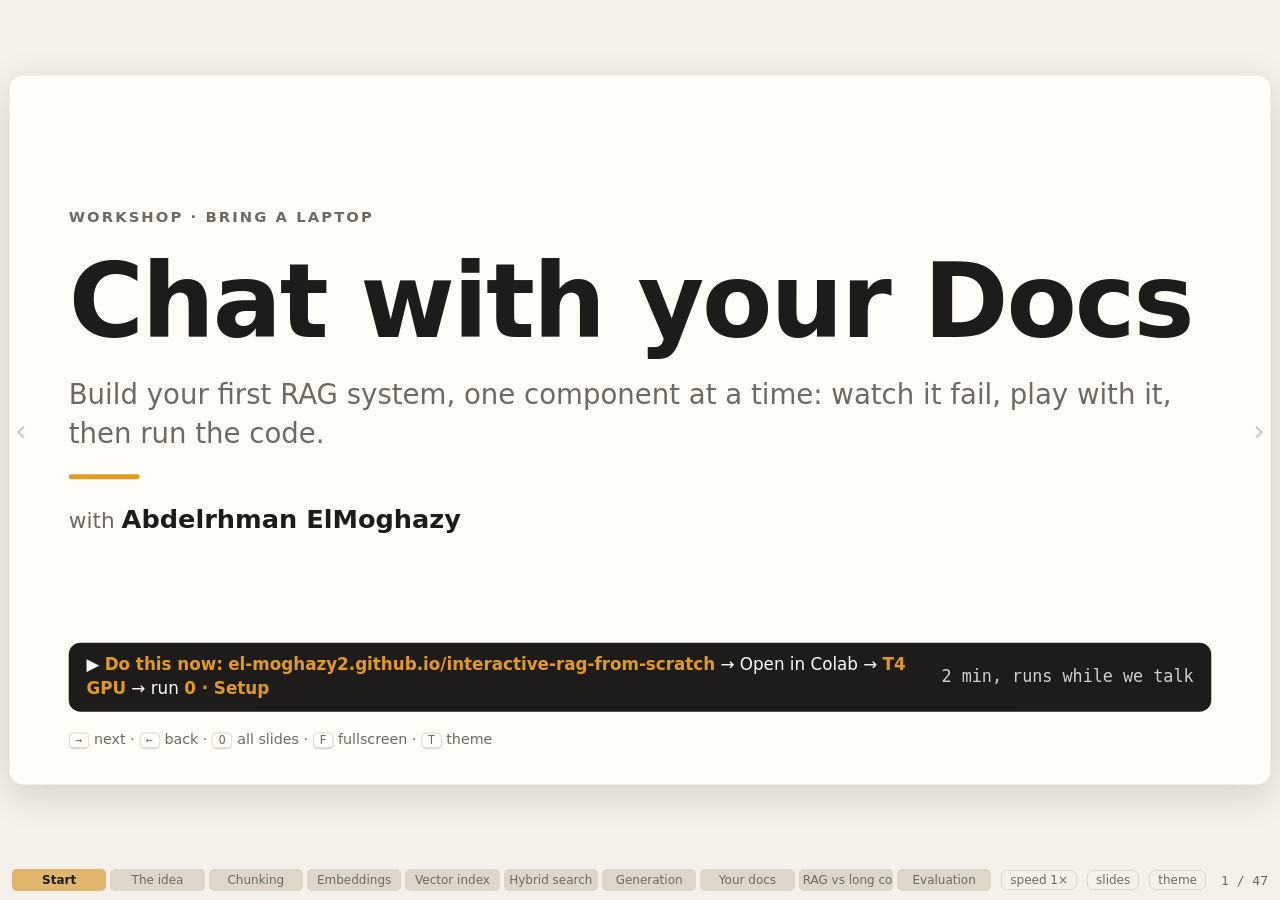
==== site/index.html @ 186dcc96 "Give the pipeline picture's top lane more room so its label no longer touches the pictures" ====
<!doctype html>
<html lang="en" data-theme="light">
<head>
<meta charset="utf-8">
<meta name="viewport" content="width=device-width, initial-scale=1">
<title>Chat with your Docs: build your first RAG</title>
<link rel="stylesheet" href="style.css?v=57937">
</head>
<body>
<div id="viewport"><div id="stage">

<!-- ======================= START ======================= -->
<section class="slide" id="title" data-part="0" style="gap:18px">
  <div class="title-main">
    <div class="kicker">Workshop · bring a laptop</div>
    <h1>Chat with your Docs</h1>
    <p class="lead">Build your first RAG system, one component at a time: watch it fail, play with it, then run the code.</p>
    <div class="rule"></div>
    <p class="speaker">with <b>Abdelrhman ElMoghazy</b></p>
  </div>
  <div class="banner"><span>▶ <b>Do this now:</b> <b>el-moghazy2.github.io/interactive-rag-from-scratch</b> → Open in Colab → <b>T4 GPU</b> → run <b>0 · Setup</b></span><span class="time">2 min, runs while we talk</span></div>
  <div class="title-foot"><span><kbd>→</kbd> next · <kbd>←</kbd> back · <kbd>O</kbd> all slides · <kbd>F</kbd> fullscreen · <kbd>T</kbd> theme</span><span></span></div>
</section>

<!-- ======================= 1 · THE IDEA ======================= -->
<section class="slide" id="ask" data-part="1">
  <div class="kicker"><b>1</b> · The idea · watch it fail</div>
  <h2>Ask a model about a document it has never read</h2>
  <div class="col grow" style="gap:12px">
    <div class="bubble q">Can I retake an exam I failed? <span style="opacity:.6">(I study at Moghazy University)</span></div>
    <div class="bubble a" data-step="1" id="ask-answer" style="font-size:17px"></div>
    <div class="card hit" data-step="2" style="font-size:18px"><span class="tag hit">What the handbook really says</span><br>
      A student who does not pass a final assessment may attempt it again <b>once</b>, during the <b>August resit period</b>. The grade for a repeated attempt is <b>capped at C</b>, and a third attempt is not permitted.</div>
  </div>
  <p class="small" data-step="2">Fluent and confident, but none of it comes from our handbook. The model was never given it. (Answer recorded from gemma3:4b.)</p>
</section>

<section class="slide" id="openbook" data-part="1">
  <div class="kicker"><b>1</b> · The idea</div>
  <h2>Closed-book exam vs open-book exam</h2>
  <div class="cols2" style="align-items:stretch;margin-top:10px">
    <div class="card bad" data-step="1"><span class="tag bad">Closed book</span>
      <h3>The model alone</h3><p>Answers from memory. It has never seen your handbook, your notes or last week's news, so it guesses in a confident voice.</p></div>
    <div class="card hit" data-step="2"><span class="tag hit">Open book</span>
      <h3>The model + the right page</h3><p>Before answering, we look up the relevant page and put it on the desk. Now it only has to read and explain.</p></div>
  </div>
  <div class="card res" data-step="3" style="margin-top:auto;font-size:25px"><b>R</b>etrieval-<b>A</b>ugmented <b>G</b>eneration: <b>retrieve</b> the right pieces of your documents, <b>augment</b> the prompt with them, let the model <b>generate</b> the answer.</div>
</section>

<section class="slide" id="pipeline" data-part="1">
  <div class="kicker"><b>1</b> · The idea</div>
  <h2>The whole system on one slide</h2>
  <div class="grow">
    <svg class="pipe" id="pipe-svg" viewBox="0 0 1160 432">
      <g class="band ret"><rect x="8" y="10" width="588" height="412" rx="16"/><text x="24" y="34">RETRIEVAL</text></g>
      <g class="band aug"><rect x="616" y="238" width="184" height="184" rx="16"/><text x="632" y="262">AUGMENTATION</text></g>
      <g class="band gen"><rect x="820" y="238" width="332" height="184" rx="16"/><text x="836" y="262">GENERATION</text></g>
      <text class="lane" x="130" y="34">INDEXING · once, ahead of time</text>
      <path class="lanesplit" d="M24 234H580"/>
      <text class="lane" x="24" y="258">SEARCH · for every question</text>
      <path class="edge" data-at="1" d="M126 108H187m-8 -6l8 6l-8 6"/>
      <path class="edge" data-at="2" d="M271 108H322m-8 -6l8 6l-8 6"/>
      <path class="edge" data-at="2" d="M426 108H461m-8 -6l8 6l-8 6"/>
      <path class="edge" data-at="4" d="M519 196V272m-6 -8l6 8l6 -8"/>
      <path class="edge" data-at="3" d="M156 322H210m-8 -6l8 6l-8 6"/>
      <path class="edge" data-at="4" d="M314 322H461m-8 -6l8 6l-8 6"/>
      <path class="edge" data-at="5" d="M577 322H666m-8 -6l8 6l-8 6"/>
      <path class="edge" data-at="6" d="M750 322H856m-8 -6l8 6l-8 6"/>
      <path class="edge" data-at="6" d="M952 322H998m-8 -6l8 6l-8 6"/>
      <g class="stage" data-at="1"><g transform="translate(9 -8)"><rect class="pg" x="55.0" y="70.0" width="58" height="76" rx="5"/><path class="tl" d="M64.0 84.0h40"/><path class="tl" d="M64.0 94.0h40"/><path class="tl" d="M64.0 104.0h26"/><path class="tl" d="M64.0 114.0h40"/><path class="tl" d="M64.0 124.0h40"/><path class="tl" d="M64.0 134.0h26"/></g><rect class="pg" x="55.0" y="70.0" width="58" height="76" rx="5"/><path class="tl" d="M64.0 84.0h40"/><path class="tl" d="M64.0 94.0h40"/><path class="tl" d="M64.0 104.0h26"/><path class="tl" d="M64.0 114.0h40"/><path class="tl" d="M64.0 124.0h40"/><path class="tl" d="M64.0 134.0h26"/><text class="t" x="84" y="170">Documents</text><text class="sub" x="84" y="189">the handbook</text></g>
      <g class="stage" data-at="1"><rect x="200" y="70" width="58" height="16" rx="4" fill="#f3c766"/><path class="tl dark" d="M207 78h44"/><rect x="200" y="90" width="58" height="16" rx="4" fill="#6fcabb"/><path class="tl dark" d="M207 98h36"/><rect x="200" y="110" width="58" height="16" rx="4" fill="#9d90ee"/><path class="tl dark" d="M207 118h44"/><rect x="200" y="130" width="58" height="16" rx="4" fill="#ee8fa0"/><path class="tl dark" d="M207 138h36"/><text class="t" x="229" y="170">Chunks</text><text class="sub" x="229" y="189">cut into pieces</text></g>
      <g class="stage" data-at="2"><rect x="336.5" y="73.5" width="9" height="9" rx="2" fill="#f3c766" opacity="0.9"/><rect x="347.5" y="73.5" width="9" height="9" rx="2" fill="#f3c766" opacity="0.3"/><rect x="358.5" y="73.5" width="9" height="9" rx="2" fill="#f3c766" opacity="0.6"/><rect x="369.5" y="73.5" width="9" height="9" rx="2" fill="#f3c766" opacity="1"/><rect x="380.5" y="73.5" width="9" height="9" rx="2" fill="#f3c766" opacity="0.45"/><rect x="391.5" y="73.5" width="9" height="9" rx="2" fill="#f3c766" opacity="0.75"/><rect x="402.5" y="73.5" width="9" height="9" rx="2" fill="#f3c766" opacity="0.25"/><rect x="336.5" y="93.5" width="9" height="9" rx="2" fill="#6fcabb" opacity="0.4"/><rect x="347.5" y="93.5" width="9" height="9" rx="2" fill="#6fcabb" opacity="0.95"/><rect x="358.5" y="93.5" width="9" height="9" rx="2" fill="#6fcabb" opacity="0.3"/><rect x="369.5" y="93.5" width="9" height="9" rx="2" fill="#6fcabb" opacity="0.6"/><rect x="380.5" y="93.5" width="9" height="9" rx="2" fill="#6fcabb" opacity="0.8"/><rect x="391.5" y="93.5" width="9" height="9" rx="2" fill="#6fcabb" opacity="0.2"/><rect x="402.5" y="93.5" width="9" height="9" rx="2" fill="#6fcabb" opacity="0.7"/><rect x="336.5" y="113.5" width="9" height="9" rx="2" fill="#9d90ee" opacity="0.7"/><rect x="347.5" y="113.5" width="9" height="9" rx="2" fill="#9d90ee" opacity="0.5"/><rect x="358.5" y="113.5" width="9" height="9" rx="2" fill="#9d90ee" opacity="1"/><rect x="369.5" y="113.5" width="9" height="9" rx="2" fill="#9d90ee" opacity="0.25"/><rect x="380.5" y="113.5" width="9" height="9" rx="2" fill="#9d90ee" opacity="0.55"/><rect x="391.5" y="113.5" width="9" height="9" rx="2" fill="#9d90ee" opacity="0.9"/><rect x="402.5" y="113.5" width="9" height="9" rx="2" fill="#9d90ee" opacity="0.35"/><rect x="336.5" y="133.5" width="9" height="9" rx="2" fill="#ee8fa0" opacity="0.3"/><rect x="347.5" y="133.5" width="9" height="9" rx="2" fill="#ee8fa0" opacity="0.65"/><rect x="358.5" y="133.5" width="9" height="9" rx="2" fill="#ee8fa0" opacity="0.45"/><rect x="369.5" y="133.5" width="9" height="9" rx="2" fill="#ee8fa0" opacity="0.85"/><rect x="380.5" y="133.5" width="9" height="9" rx="2" fill="#ee8fa0" opacity="1"/><rect x="391.5" y="133.5" width="9" height="9" rx="2" fill="#ee8fa0" opacity="0.5"/><rect x="402.5" y="133.5" width="9" height="9" rx="2" fill="#ee8fa0" opacity="0.6"/><text class="t" x="374" y="170">Embeddings</text><text class="sub" x="374" y="189">chunk → numbers</text></g>
      <g class="stage" data-at="2"><rect class="box" x="469" y="66" width="100" height="84" rx="10"/><circle cx="489" cy="88" r="4.5" fill="#f3c766"/><circle cx="497" cy="100" r="4.5" fill="#f3c766"/><circle cx="485" cy="104" r="4.5" fill="#f3c766"/><circle cx="501" cy="84" r="4.5" fill="#f3c766"/><circle cx="533" cy="86" r="4.5" fill="#6fcabb"/><circle cx="545" cy="94" r="4.5" fill="#6fcabb"/><circle cx="539" cy="80" r="4.5" fill="#6fcabb"/><circle cx="551" cy="82" r="4.5" fill="#6fcabb"/><circle cx="511" cy="124" r="4.5" fill="#9d90ee"/><circle cx="525" cy="130" r="4.5" fill="#9d90ee"/><circle cx="517" cy="136" r="4.5" fill="#9d90ee"/><circle cx="533" cy="120" r="4.5" fill="#9d90ee"/><circle cx="545" cy="132" r="4.5" fill="#ee8fa0"/><circle cx="553" cy="122" r="4.5" fill="#ee8fa0"/><text class="t" x="519" y="170">Index</text><text class="sub" x="519" y="189">grouped by meaning</text></g>
      <g class="stage" data-at="3"><path class="qb" d="M40.0 291.0h104a10 10 0 0 1 10 10v34a10 10 0 0 1 -10 10h-80l-12 12v-12h-12a10 10 0 0 1 -10 -10v-34a10 10 0 0 1 10 -10z"/><text class="bt" x="92" y="323">Can I retake…?</text><text class="t" x="92" y="384">Question</text><text class="sub" x="92" y="403">from a student</text></g>
      <g class="stage" data-at="3"><rect x="224.5" y="317.5" width="9" height="9" rx="2" fill="var(--bad)" opacity="0.7"/><rect x="235.5" y="317.5" width="9" height="9" rx="2" fill="var(--bad)" opacity="0.5"/><rect x="246.5" y="317.5" width="9" height="9" rx="2" fill="var(--bad)" opacity="1"/><rect x="257.5" y="317.5" width="9" height="9" rx="2" fill="var(--bad)" opacity="0.25"/><rect x="268.5" y="317.5" width="9" height="9" rx="2" fill="var(--bad)" opacity="0.55"/><rect x="279.5" y="317.5" width="9" height="9" rx="2" fill="var(--bad)" opacity="0.9"/><rect x="290.5" y="317.5" width="9" height="9" rx="2" fill="var(--bad)" opacity="0.35"/><text class="t" x="262" y="384">Embed it</text><text class="sub" x="262" y="403">same model</text></g>
      <g class="stage" data-at="4"><rect class="box" x="469" y="280" width="100" height="84" rx="10"/><path class="hitline" d="M521 328L511 338"/><path class="hitline" d="M521 328L525 344"/><path class="hitline" d="M521 328L533 334"/><circle cx="489" cy="302" r="4.5" fill="#f3c766"/><circle cx="497" cy="314" r="4.5" fill="#f3c766"/><circle cx="485" cy="318" r="4.5" fill="#f3c766"/><circle cx="501" cy="298" r="4.5" fill="#f3c766"/><circle cx="533" cy="300" r="4.5" fill="#6fcabb"/><circle cx="545" cy="308" r="4.5" fill="#6fcabb"/><circle cx="539" cy="294" r="4.5" fill="#6fcabb"/><circle cx="551" cy="296" r="4.5" fill="#6fcabb"/><circle cx="511" cy="338" r="6" fill="#9d90ee" class="hitdot"/><circle cx="525" cy="344" r="6" fill="#9d90ee" class="hitdot"/><circle cx="517" cy="350" r="4.5" fill="#9d90ee"/><circle cx="533" cy="334" r="6" fill="#9d90ee" class="hitdot"/><circle cx="545" cy="346" r="4.5" fill="#ee8fa0"/><circle cx="553" cy="336" r="4.5" fill="#ee8fa0"/><path class="qmark" d="M521.0 319.0L523.4 324.8L529.6 325.2L524.8 329.2L526.3 335.3L521.0 332.0L515.7 335.3L517.2 329.2L512.4 325.2L518.6 324.8Z"/><text class="t" x="519" y="384">Search</text><text class="sub" x="519" y="403">nearest chunks win</text></g>
      <g class="stage" data-at="5"><rect class="pg" x="675" y="278" width="66" height="88" rx="6"/><rect x="682" y="285" width="52" height="12" rx="3" fill="var(--muted)" opacity=".55"/><rect x="682" y="302" width="52" height="12" rx="3" fill="#9d90ee"/><rect x="682" y="317" width="52" height="12" rx="3" fill="#9d90ee"/><rect x="682" y="332" width="52" height="12" rx="3" fill="#9d90ee"/><rect x="682" y="347" width="52" height="12" rx="3" fill="var(--bad)"/><text class="t" x="708" y="384">Prompt</text><text class="sub" x="708" y="403">rules + chunks + question</text></g>
      <g class="stage" data-at="6"><path class="pin" d="M862 302h8M938 302h8M884 280v8M884 356v8"/><path class="pin" d="M862 322h8M938 322h8M904 280v8M904 356v8"/><path class="pin" d="M862 342h8M938 342h8M924 280v8M924 356v8"/><rect class="chip" x="870" y="288" width="68" height="68" rx="12"/><text class="ct" x="904" y="329">LLM</text><text class="t" x="904" y="384">Model</text><text class="sub" x="904" y="403">reads, then writes</text></g>
      <g class="stage final" data-at="6"><path class="ab" d="M1012.0 287.0h104a10 10 0 0 1 10 10v42a10 10 0 0 1 -10 10h-80l-12 12v-12h-12a10 10 0 0 1 -10 -10v-42a10 10 0 0 1 10 -10z"/><path class="tl dark" d="M1016 302h96M1016 314h80M1016 326h52"/><rect x="1074" y="318" width="38" height="15" rx="4" fill="#9d90ee"/><text class="cite" x="1093" y="329">[c20]</text><text class="t" x="1064" y="384">Answer</text><text class="sub" x="1064" y="403">with its source</text></g>
    </svg>
  </div>
  <div class="caps" style="font-size:22px;min-height:64px">
    <p data-only="0" class="on">Two lanes. Press <kbd>→</kbd> to walk through them.</p>
    <p data-only="1"><b>Chunking.</b> Cut the documents into pieces small enough to send to a model.</p>
    <p data-only="2"><b>Embedding + indexing.</b> Turn each piece into numbers that capture its meaning, and store them so they are quick to search.</p>
    <p data-only="3">A question arrives. We turn it into numbers with the <b>same</b> embedding model.</p>
    <p data-only="4"><b>Retrieval.</b> Find the chunks whose numbers are closest to the question's.</p>
    <p data-only="5"><b>Augmentation.</b> Paste those chunks into the prompt, next to the question.</p>
    <p data-only="6"><b>Generation.</b> The model answers from what is on its desk. Today you build every box.</p>
  </div>
</section>

<section class="slide" id="colab1" data-part="1" style="justify-content:center">
  <div class="kicker"><b>1</b> · Your turn</div>
  <h2>See both versions with your own eyes</h2>
  <ul class="big-list" style="margin:14px 0">
    <li>Run the <b>Part 1</b> cells: ask the model with no documents.</li>
    <li>Run the next cell: the same question with the right paragraph pasted in by hand.</li>
    <li>Compare the two answers with your neighbour's. Did the first ones even agree?</li>
  </ul>
  <p class="lead">Pasting by hand works for one question. The rest of today is about finding the right paragraph automatically.</p>
  <div class="banner"><span>▶ <b>Colab · Part 1</b> run the two cells and compare the answers</span><span class="time">3 min</span></div>
</section>

<!-- ======================= 2 · CHUNKING ======================= -->
<section class="slide" id="map-2" data-part="2" data-focus="1">
  <div class="kicker"><b>2</b> · Chunking · where we are</div>
  <h2>Step 1 of 5: cut the documents into chunks</h2>
  <div class="grow mapholder"></div>
  <p style="font-size:22px">Everything downstream works on chunks, so this first cut decides what can be found later.</p>
</section>

<section class="slide" id="chunk-why" data-part="2">
  <div class="kicker"><b>2</b> · Chunking · watch it fail</div>
  <h2>Why not paste the whole handbook into every prompt?</h2>
  <ul class="big-list grow" style="margin-top:14px">
    <li data-step="1"><b>It may not fit.</b> Ours is 4 pages. A real handbook is 300, a company wiki is millions.</li>
    <li data-step="2"><b>You pay and wait for every word, on every question.</b> Even when the answer is one sentence.</li>
    <li data-step="3"><b>Needles get lost in haystacks.</b> The more unrelated text around the answer, the more often models miss it.</li>
  </ul>
  <div class="card work" data-step="4"><span class="tag work">Predict</span><br>So we cut the document into <b>chunks</b> and send only the useful ones. How big should a chunk be: a sentence, a paragraph, a page? What goes wrong at each extreme?</div>
</section>

<section class="slide" id="chunk-demo" data-part="2">
  <div class="kicker"><b>2</b> · Chunking · play</div>
  <h2>Move the sliders. When does the late-work rule get cut in two?</h2>
  <div class="grow" id="chunk-root"></div>
  <p class="small">Each colour is one chunk. Striped text belongs to two chunks (the overlap). Try: size 150 with overlap 0, then raise the overlap, then switch to paragraphs.</p>
</section>

<section class="slide" id="chunk-rec" data-part="2" style="gap:11px">
  <div class="kicker"><b>2</b> · Chunking · a smarter cut</div>
  <h2>Recursive splitting: cut at the biggest natural break that fits</h2>
  <div class="controls">
    <label>maximum chunk size <input type="range" id="rc-size" min="80" max="400" step="20" value="200"><output id="rc-size-o"></output></label>
    <button class="btn go" id="rc-play">▶ Play</button>
    <button class="btn" id="rc-step">Step</button>
    <button class="btn" id="rc-reset">Reset</button>
    <span class="recrow" id="rc-ladder" style="margin-left:auto"></span>
  </div>
  <div class="recdemo grow">
    <div class="panel"><div class="rctext" id="rc-text"></div></div>
    <div class="panel col" style="gap:6px"><h3 id="rc-title"></h3><div class="rclist" id="rc-list"></div></div>
  </div>
  <div class="card" id="rc-cap" style="font-size:18.5px;padding:10px 16px;min-height:66px;transition:all .3s"></div>
</section>

<section class="slide" id="chunk-code" data-part="2">
  <div class="kicker"><b>2</b> · Chunking · code</div>
  <h2>Recursive splitting is one library call</h2>
<pre class="code" data-hl="1:1;2:5-6;3:7;4:8;5:10" style="font-size:17px">
from langchain_text_splitters import RecursiveCharacterTextSplitter

def make_splitter(size=300, overlap=50):
    return RecursiveCharacterTextSplitter(
        chunk_size=size,                    # the longest a chunk may be, in characters
        chunk_overlap=overlap,              # how much two neighbours share
        separators=["\n\n", "\n", ". ", " ", ""],   # biggest break first
        keep_separator="end")               # a full stop stays with its sentence

pieces = make_splitter(200, 0).split_text(text)
</pre>
  <div class="caps card" style="min-height:104px">
    <p data-only="0" class="on">Press <kbd>→</kbd> to step through the code.</p>
    <p data-only="1"><b>The library.</b> LangChain ships the algorithm you just watched. You do not write the splitting yourself.</p>
    <p data-only="2"><b>Size and overlap.</b> The same two dials as in the first demo: the most characters a chunk may hold, and how much two neighbours repeat.</p>
    <p data-only="3"><b>The separators.</b> The list from the demo, from the biggest break to the smallest: blank line, line break, full stop, space, and finally "anywhere".</p>
    <p data-only="4"><b>Where the separator goes.</b> <span class="mono">"end"</span> keeps each full stop attached to the sentence before it, so chunks do not start with a stray dot.</p>
    <p data-only="5"><b>Use it.</b> A list of strings comes back. In Part 7 your own PDF is cut with this function.</p>
  </div>
</section>

<section class="slide" id="chunk-quiz" data-part="2">
  <div class="kicker"><b>2</b> · Chunking · check</div>
  <h2>Quick check</h2>
  <div class="quiz grow" data-answer="1">
    <p class="q">Your chunks are 2,000 characters long. Answers come back vague and mix several unrelated rules. What do you try first?</p>
    <div class="opts"><button>Even bigger chunks</button><button>Smaller chunks, split at paragraph boundaries</button><button>A bigger language model</button><button>Remove the overlap</button></div>
    <p class="explain">A big chunk carries several topics at once, so it matches many questions weakly and fills the prompt with noise. Chunks that hold one idea each are easier to find and easier to use.</p>
  </div>
  <div class="banner"><span>▶ <b>Colab · Part 2</b> run the cells: fixed size first, then the recursive splitter, then build the chunks</span><span class="time">5 min</span></div>
</section>

<!-- ======================= 3 · EMBEDDINGS ======================= -->
<section class="slide" id="map-3" data-part="3" data-focus="2">
  <div class="kicker"><b>3</b> · Embeddings · where we are</div>
  <h2>Step 2 of 5: turn text into numbers</h2>
  <div class="grow mapholder"></div>
  <p style="font-size:22px">The same embedding model is used twice: once for every chunk ahead of time, and once for each question.</p>
</section>

<section class="slide" id="emb-why" data-part="3">
  <div class="kicker"><b>3</b> · Embeddings · watch it fail</div>
  <h2>Matching words is not matching meaning</h2>
  <div class="cols2" style="font-size:20px">
    <div class="card"><span class="tag">Question</span><br>Can I <u>retake</u> an <u>exam</u> I <u>failed</u>?</div>
    <div class="card"><span class="tag">The right chunk</span><br>A student who does <u>not pass</u> a <u>final assessment</u> may <u>attempt it again</u> once, during the August <u>resit</u> period…</div>
  </div>
  <p data-step="1">Not one important word in common. Here is what a word search returns for this question:</p>
  <div class="rank" id="why-kw" data-step="1" style="max-width:820px"></div>
  <p data-step="2" id="why-kw-note"></p>
  <div class="card work" data-step="3" style="margin-top:auto"><span class="tag work">The idea</span><br>We need to compare <b>meaning</b>, not spelling. So we turn every text into numbers that capture what it means.</div>
</section>

<section class="slide" id="emb-idea" data-part="3" data-steps="1">
  <div class="kicker"><b>3</b> · Embeddings · the idea</div>
  <h2>One query, six sentences: which are closest in meaning?</h2>
  <div class="demo split grow" style="grid-template-columns:1.2fr 1fr">
    <div class="col" style="gap:10px">
      <div class="chips" id="sim-chips"></div>
      <div class="card" style="padding:10px 16px"><span class="tag res">Query</span> <b id="sim-query" style="font-size:22px"></b>
        <div id="sim-vec" style="margin-top:8px"></div>
        <p class="small" style="font-size:14px;margin-top:4px">An embedding model turns the text into a list of 384 numbers. Every sentence below gets its own list.</p></div>
      <div class="col grow" id="sim-rows" style="gap:7px"></div>
    </div>
    <div class="panel col">
      <h3>Each text is a direction. Compare by angle.</h3>
      <svg id="sim-fan" viewBox="0 0 420 400" style="width:100%;flex:1;min-height:0"></svg>
      <p class="small" id="sim-note">cosine similarity = cos(angle). Same direction → 1, unrelated → near 0.</p>
    </div>
  </div>
  <div class="caps small" style="font-size:18px">
    <p data-only="0" class="on"><b>Predict:</b> rank the six sentences from closest to furthest. Then press <kbd>→</kbd>.</p>
    <p data-only="1">Real scores from all-MiniLM-L6-v2. Hover a sentence to find its arrow. Note the ones that share a word with the query but not its meaning.</p>
  </div>
</section>

<section class="slide" id="emb-demo" data-part="3" data-steps="1">
  <div class="kicker"><b>3</b> · Embeddings · play</div>
  <h2>All 47 chunks on a map. Where does your question land?</h2>
  <div class="demo split grow">
    <div class="panel"><svg class="map" id="emb-map"></svg></div>
    <div class="col" style="min-height:0">
      <div id="emb-q"></div>
      <div class="rank" id="emb-rank"></div>
      <div class="panel grow"><h3>Chunk text</h3><p class="hover-text" id="emb-hover">Hover a dot to read it. Which dots sit close together?</p></div>
    </div>
  </div>
  <p class="small">The map squeezes 384 dimensions into 2, so distances on screen are approximate. The scores on the right are the real cosine similarities.</p>
</section>

<section class="slide" id="emb-code" data-part="3">
  <div class="kicker"><b>3</b> · Embeddings · code</div>
  <h2>Embed once, compare with a dot product</h2>
<pre class="code" data-hl="1:1-2;2:4-5;3:7-8">
from sentence_transformers import SentenceTransformer
embedder = SentenceTransformer("all-MiniLM-L6-v2")     # small, free, runs on a laptop

def cosine(a, b):
    return a @ b / (np.linalg.norm(a) * np.linalg.norm(b))

emb = embedder.encode(texts, normalize_embeddings=True)
emb.shape                                              # (47, 384)
</pre>
  <div class="caps card" style="min-height:120px">
    <p data-only="0" class="on">Press <kbd>→</kbd> to step through the code.</p>
    <p data-only="1"><b>The model.</b> The same one that drew the map on the last slide. It is 90 MB and needs no API key.</p>
    <p data-only="2"><b>Cosine similarity.</b> The dot product <span class="mono">a @ b</span> divided by both lengths <span class="mono">np.linalg.norm(a)</span>, <span class="mono">np.linalg.norm(b)</span>.</p>
    <p data-only="3"><b>Embed every chunk once.</b> One row per chunk. <span class="mono">normalize_embeddings=True</span> makes every length 1, so from here on cosine similarity is a plain dot product. That is what the vector index in the next part computes.</p>
  </div>
</section>

<section class="slide" id="emb-quiz" data-part="3">
  <div class="kicker"><b>3</b> · Embeddings · check</div>
  <h2>Quick check</h2>
  <div class="quiz grow" data-answer="2">
    <p class="q">Two texts have a cosine similarity of 0.9. What does that tell you?</p>
    <div class="opts"><button>They share 90% of their words</button><button>One is the correct answer to the other</button><button>The model places their meanings very close together</button><button>They are about the same length</button></div>
    <p class="explain">Similarity is about meaning as the model sees it. It says nothing about shared words, length or truth: a question and a wrong answer on the same topic also score high. That is why generation still has to read carefully.</p>
  </div>
  <div class="banner"><span>▶ <b>Colab · Part 3</b> run the cells: one embedding, cosine similarity, then embed every chunk</span><span class="time">5 min</span></div>
</section>

<!-- ======================= 4 · INDEX ======================= -->
<section class="slide" id="map-4" data-part="4" data-focus="3">
  <div class="kicker"><b>4</b> · Vector index · where we are</div>
  <h2>Step 3 of 5: store the numbers so they are fast to search</h2>
  <div class="grow mapholder"></div>
  <p style="font-size:22px">Built once, ahead of time. Every question will look things up in it.</p>
</section>

<section class="slide" id="idx-why" data-part="4">
  <div class="kicker"><b>4</b> · Vector index · watch it fail</div>
  <h2>Comparing with everything does not scale</h2>
  <div class="row grow" style="align-items:stretch;margin-top:8px">
    <div class="card" style="flex:1"><span class="tag">Our handbook</span><div class="counter" style="margin:14px 0">47</div><p>comparisons per question. Instant.</p></div>
    <div class="card bad" style="flex:1" data-step="1"><span class="tag bad">A university's documents</span><div class="counter" style="margin:14px 0">5,000,000</div><p>comparisons per question, for every student, all day.</p></div>
    <div class="card hit" style="flex:1.2" data-step="2"><span class="tag hit">The trick</span><p style="margin-top:10px">Group similar vectors into <b>clusters</b> ahead of time. For a question, find the nearest cluster centres and search <b>only inside those</b>.</p><p class="small" style="margin-top:8px">Like going to the right shelf in a library instead of reading every spine.</p></div>
  </div>
  <div class="card work" data-step="3"><span class="tag work">Predict</span><br>We skip most of the vectors. Can this shortcut ever return the wrong chunk?</div>
</section>

<section class="slide" id="idx-demo" data-part="4">
  <div class="kicker"><b>4</b> · Vector index · play</div>
  <h2>Open fewer clusters: faster, but sometimes wrong</h2>
  <div class="demo split grow">
    <div class="panel"><svg class="map" id="idx-map"></svg></div>
    <div class="col" style="min-height:0">
      <div id="idx-q"></div>
      <div class="controls"><label>clusters to open <input type="range" id="idx-np" min="1" max="6" value="1" style="width:120px"><output id="idx-np-o"></output></label><button class="btn go" id="idx-run">▶ Run</button></div>
      <div class="row">
        <div class="card" style="flex:1"><span class="small">Exact search</span><div class="counter" id="idx-exact"></div><span class="small">comparisons</span></div>
        <div class="card work" style="flex:1"><span class="small">With the index</span><div class="counter" id="idx-ivf">0</div><span class="small">comparisons</span></div>
      </div>
      <div id="idx-out" class="grow"></div>
    </div>
  </div>
  <p class="small">Colours are 6 clusters found in the real 384-dimensional space; diamonds are their centres. Try each question with 1 cluster, then 2.</p>
</section>

<section class="slide" id="idx-what" data-part="4" style="gap:14px">
  <div class="kicker"><b>4</b> · Vector index · the kinds</div>
  <h2>A vector index answers one question: which stored vectors are nearest?</h2>
  <div class="cols3">
    <div class="card" data-step="1"><svg viewBox="0 0 210 112" class="ixpic"><path class="ix-l" d="M122 70L30 25"/><path class="ix-l" d="M122 70L55 40"/><path class="ix-l" d="M122 70L40 72"/><path class="ix-l" d="M122 70L70 84"/><path class="ix-l" d="M122 70L95 30"/><path class="ix-l" d="M122 70L115 55"/><path class="ix-l" d="M122 70L100 88"/><path class="ix-l" d="M122 70L140 25"/><path class="ix-l" d="M122 70L160 50"/><path class="ix-l" d="M122 70L145 82"/><path class="ix-l" d="M122 70L176 76"/><path class="ix-l" d="M122 70L180 30"/><circle cx="30" cy="25" r="6" class="ix-d hot"/><circle cx="55" cy="40" r="6" class="ix-d hot"/><circle cx="40" cy="72" r="6" class="ix-d hot"/><circle cx="70" cy="84" r="6" class="ix-d hot"/><circle cx="95" cy="30" r="6" class="ix-d hot"/><circle cx="115" cy="55" r="6" class="ix-d hot"/><circle cx="100" cy="88" r="6" class="ix-d hot"/><circle cx="140" cy="25" r="6" class="ix-d hot"/><circle cx="160" cy="50" r="6" class="ix-d hot"/><circle cx="145" cy="82" r="6" class="ix-d hot"/><circle cx="176" cy="76" r="6" class="ix-d hot"/><circle cx="180" cy="30" r="6" class="ix-d hot"/><path class="ix-q" d="M122 59l3.2 7.2l7.8 .8l-5.8 5.3l1.6 7.7l-6.8 -3.9l-6.8 3.9l1.6 -7.7l-5.8 -5.3l7.8 -.8z"/></svg><h3>Flat</h3><p class="ixp">Compare with <b>every</b> vector. Always exact. Fine for thousands of chunks, and what your Colab uses.</p></div>
    <div class="card" data-step="2"><svg viewBox="0 0 210 112" class="ixpic"><circle class="ix-c" cx="48" cy="55" r="40"/><circle class="ix-c on" cx="106" cy="60" r="38"/><circle class="ix-c" cx="161" cy="52" r="40"/><path class="ix-l" d="M122 70L95 30"/><path class="ix-l" d="M122 70L115 55"/><path class="ix-l" d="M122 70L100 88"/><circle cx="30" cy="25" r="6" class="ix-d dim"/><circle cx="55" cy="40" r="6" class="ix-d dim"/><circle cx="40" cy="72" r="6" class="ix-d dim"/><circle cx="70" cy="84" r="6" class="ix-d dim"/><circle cx="95" cy="30" r="6" class="ix-d hot"/><circle cx="115" cy="55" r="6" class="ix-d hot"/><circle cx="100" cy="88" r="6" class="ix-d hot"/><circle cx="140" cy="25" r="6" class="ix-d dim"/><circle cx="160" cy="50" r="6" class="ix-d dim"/><circle cx="145" cy="82" r="6" class="ix-d dim"/><circle cx="176" cy="76" r="6" class="ix-d dim"/><circle cx="180" cy="30" r="6" class="ix-d dim"/><path class="ix-q" d="M122 59l3.2 7.2l7.8 .8l-5.8 5.3l1.6 7.7l-6.8 -3.9l-6.8 3.9l1.6 -7.7l-5.8 -5.3l7.8 -.8z"/></svg><h3>Clusters (IVF)</h3><p class="ixp">Search only inside the <b>nearest clusters</b>. Much faster, can miss. The demo you just played.</p></div>
    <div class="card" data-step="3"><svg viewBox="0 0 210 112" class="ixpic"><path class="ix-e on" d="M30 25L55 40"/><path class="ix-e" d="M55 40L40 72"/><path class="ix-e" d="M40 72L70 84"/><path class="ix-e on" d="M55 40L95 30"/><path class="ix-e on" d="M95 30L115 55"/><path class="ix-e" d="M115 55L100 88"/><path class="ix-e" d="M70 84L100 88"/><path class="ix-e" d="M95 30L140 25"/><path class="ix-e" d="M140 25L160 50"/><path class="ix-e" d="M160 50L145 82"/><path class="ix-e" d="M145 82L176 76"/><path class="ix-e" d="M160 50L180 30"/><path class="ix-e" d="M115 55L160 50"/><path class="ix-e" d="M100 88L145 82"/><circle cx="30" cy="25" r="6" class="ix-d hot"/><circle cx="55" cy="40" r="6" class="ix-d hot"/><circle cx="40" cy="72" r="6" class="ix-d dim"/><circle cx="70" cy="84" r="6" class="ix-d dim"/><circle cx="95" cy="30" r="6" class="ix-d hot"/><circle cx="115" cy="55" r="6" class="ix-d hot"/><circle cx="100" cy="88" r="6" class="ix-d dim"/><circle cx="140" cy="25" r="6" class="ix-d dim"/><circle cx="160" cy="50" r="6" class="ix-d dim"/><circle cx="145" cy="82" r="6" class="ix-d dim"/><circle cx="176" cy="76" r="6" class="ix-d dim"/><circle cx="180" cy="30" r="6" class="ix-d dim"/><path class="ix-q" d="M122 59l3.2 7.2l7.8 .8l-5.8 5.3l1.6 7.7l-6.8 -3.9l-6.8 3.9l1.6 -7.7l-5.8 -5.3l7.8 -.8z"/></svg><h3>Graph (HNSW)</h3><p class="ixp">Hop along <b>links between neighbours</b> toward the question. Fast and accurate, uses more memory. The default in most vector databases.</p></div>
  </div>
  <div data-step="4" class="col" style="gap:10px">
<pre class="code" style="font-size:17.5px;padding:12px 0">
index = faiss.IndexFlatIP(384)           # an empty index for 384-number vectors
index.add(emb)                           # store every chunk's vector
scores, ids = index.search(q, 3)         # ask for the 3 chunks nearest to the question
</pre>
    <p class="small">A vector database (Chroma, Qdrant, pgvector) is an index like these, plus storage on disk, filters and updates.</p>
  </div>
</section>

<section class="slide" id="idx-code" data-part="4">
  <div class="kicker"><b>4</b> · Vector index · code</div>
  <h2>A real vector index in your pipeline</h2>
<pre class="code" data-hl="1:1-2;2:5;3:6-7;4:9-11" style="font-size:17px">
index = faiss.IndexFlatIP(emb.shape[1])        # an empty index for 384-number vectors
index.add(emb)                                 # store every chunk's vector

def semantic_search(question, k=3):
    q = embedder.encode([question], normalize_embeddings=True)
    scores, ids = index.search(q, k)           # ask the index
    return [(int(i), float(s)) for i, s in zip(ids[0], scores[0]) if i >= 0]

ivf = faiss.IndexIVFFlat(faiss.IndexFlatIP(384), 384, 6, faiss.METRIC_INNER_PRODUCT)
ivf.train(emb); ivf.add(emb)                   # find 6 clusters, file every chunk
ivf.nprobe = 2                                 # clusters to open per question
</pre>
  <div class="caps card" style="min-height:104px">
    <p data-only="0" class="on">Press <kbd>→</kbd> to step through the code.</p>
    <p data-only="1"><b>Build the index once.</b> A flat index compares with everything, so it is exact. "IP" is inner product, which equals cosine similarity because our vectors have length 1.</p>
    <p data-only="2"><b>Embed the question</b> with the same model as the chunks. A different model would give numbers from a different space.</p>
    <p data-only="3"><b>Ask the index.</b> It returns two arrays: the scores, and the positions of the nearest chunks. Every later part of your RAG searches through this function.</p>
    <p data-only="4"><b>The shortcut at scale.</b> The same call on a clustered index; <span class="mono">nprobe</span> is the slider you just played with. Your pipeline keeps the exact index.</p>
  </div>
</section>

<section class="slide" id="idx-quiz" data-part="4">
  <div class="kicker"><b>4</b> · Vector index · check</div>
  <h2>Quick check</h2>
  <div class="quiz grow" data-answer="0">
    <p class="q">With one cluster open, the index missed the best chunk. What is the cheapest fix?</p>
    <div class="opts"><button>Open more clusters per question (raise nprobe)</button><button>Embed all documents again</button><button>Use a bigger language model</button><button>Make the chunks smaller</button></div>
    <p class="explain">An index trades a little accuracy for a lot of speed, and nprobe is the dial. Nothing has to be rebuilt. With all clusters open you are back to exact search.</p>
  </div>
  <div class="banner"><span>▶ <b>Colab · Part 4</b> run the cells: build the index, search it, then try the clustered index</span><span class="time">5 min</span></div>
</section>

<!-- ======================= 5 · HYBRID ======================= -->
<section class="slide" id="map-5" data-part="5" data-focus="4">
  <div class="kicker"><b>5</b> · Hybrid search · where we are</div>
  <h2>Step 4 of 5: find the right chunks for this question</h2>
  <div class="grow mapholder"></div>
  <p style="font-size:22px">This is the R in RAG. If the right chunk is not found here, nothing later can fix it.</p>
</section>

<section class="slide" id="hyb-why" data-part="5">
  <div class="kicker"><b>5</b> · Hybrid search · watch it fail</div>
  <h2>Now semantic search lets us down</h2>
  <div class="bubble q" id="hyb-why-q" style="align-self:flex-start"></div>
  <div data-step="1" class="col" style="gap:8px">
    <p class="small">Semantic search, top 4:</p>
    <div class="rank" id="hyb-why-rank" style="max-width:760px"></div>
  </div>
  <p data-step="2">To an embedding model, <span class="mono">CS-240</span> and <span class="mono">CS-204</span> both mean "some computer science course". Exact codes, names and numbers get blurred.</p>
  <div class="card work" data-step="3" style="margin-top:auto"><span class="tag work">Predict</span><br>Old-fashioned keyword search would nail <span class="mono">CS-240</span>. But which search wins on "Can I retake an exam I failed?" And what if we used both?</div>
</section>

<section class="slide" id="hyb-demo" data-part="5" data-steps="1">
  <div class="kicker"><b>5</b> · Hybrid search · play</div>
  <h2>Keyword vs meaning vs both</h2>
  <div id="hyb-q"></div>
  <p class="small">Keywords the search sees: <span class="mono" id="hyb-tokens"></span></p>
  <div class="cols3 grow">
    <div class="panel"><h3>Keyword (BM25)</h3><div class="rank" id="hyb-kw"></div></div>
    <div class="panel"><h3>Meaning (embeddings)</h3><div class="rank" id="hyb-sem"></div></div>
    <div class="panel" style="border-color:var(--res)"><h3>Hybrid (rank fusion)</h3><div class="flip" id="hyb-fused"></div></div>
  </div>
  <div class="controls"><span>trust keywords</span><input type="range" id="hyb-mix" min="0" max="100" value="50" style="width:320px"><span>trust meaning</span><output id="hyb-mix-o" style="min-width:140px"></output>
    <span class="small" style="margin-left:auto">Each search nominates its top 5; a chunk earns 1 / (60 + position) per list. Purple marks the right chunk.</span></div>
</section>

<section class="slide" id="hyb-code" data-part="5">
  <div class="kicker"><b>5</b> · Hybrid search · code</div>
  <h2>BM25 for keywords, rank fusion to combine</h2>
<pre class="code" data-hl="1:1-2;2:6-7;3:8;4:9">
bm25 = BM25Okapi([tokenize(t) for t in texts])        # count words in every chunk
scores = bm25.get_scores(tokenize(question))          # rare matching words score high

def rrf(rankings, k=60):
    points = {}
    for ranking in rankings:                          # one ranked list per search method
        for rank, i in enumerate(ranking, start=1):
            points[i] = points.get(i, 0) + 1 / (k + rank)
    return sorted(points.items(), key=lambda item: -item[1])
</pre>
  <div class="caps card" style="min-height:110px">
    <p data-only="0" class="on">Press <kbd>→</kbd> to step through the code.</p>
    <p data-only="1"><b>BM25.</b> A chunk scores when it contains the question's words. A rare word such as <span class="mono">cs-240</span> counts far more than a common one such as <span class="mono">semester</span>.</p>
    <p data-only="2"><b>Two lists in.</b> BM25 scores (0 to 10) and cosine scores (0 to 1) cannot be added. So we throw the scores away and keep only the positions.</p>
    <p data-only="3"><b>Reciprocal rank fusion.</b> Position 1 earns 1/61, position 2 earns 1/62, and so on. A chunk that is near the top of both lists collects the most points.</p>
    <p data-only="4"><b>Sort by points.</b> That is the whole algorithm, and it is what many production search systems use.</p>
  </div>
</section>

<section class="slide" id="hyb-quiz" data-part="5">
  <div class="kicker"><b>5</b> · Hybrid search · check</div>
  <h2>Quick check</h2>
  <div class="quiz grow" data-answer="1">
    <p class="q">Users of a support bot paste error codes like "E-4012" and also describe problems in their own words. Which retrieval do you ship?</p>
    <div class="opts"><button>Semantic only: it understands meaning</button><button>Hybrid: keywords catch the codes, embeddings catch the paraphrases</button><button>Keyword only: it is exact</button><button>No retrieval, a bigger model will know</button></div>
    <p class="explain">Each method fails on the other's strength. Fusing the two rankings costs a few lines and covers both kinds of question.</p>
  </div>
  <div class="banner"><span>▶ <b>Colab · Part 5</b> run the cells and compare keyword, semantic and hybrid search</span><span class="time">6 min</span></div>
</section>

<!-- ======================= 6 · GENERATION ======================= -->
<section class="slide" id="map-6" data-part="6" data-focus="5">
  <div class="kicker"><b>6</b> · Generation · where we are</div>
  <h2>Step 5 of 5: build the prompt and let the model answer</h2>
  <div class="grow mapholder"></div>
  <p style="font-size:22px">The A and the G: paste the retrieved chunks next to the question, then generate.</p>
</section>

<section class="slide" id="gen-why" data-part="6">
  <div class="kicker"><b>6</b> · Generation · watch it fail</div>
  <h2>The model can only be as good as what is on its desk</h2>
  <div class="bubble q" style="align-self:flex-start">How much does a campus parking permit cost? <span style="opacity:.6">(the handbook never mentions parking)</span></div>
  <div class="cols2" style="align-items:start">
    <div class="card bad" data-step="1"><span class="tag bad">No retrieval</span><p class="answer" id="gen-why-loose" style="font-size:17px"></p></div>
    <div class="card hit" data-step="2"><span class="tag hit">3 retrieved chunks + rules: only the context, say when you don't know</span><p class="answer" id="gen-why-strict" style="font-size:19px"></p></div>
  </div>
  <div class="card work" data-step="3"><span class="tag work">And when retrieval hands over the wrong chunk?</span>
    <p style="font-size:18px">"Can I retake an exam I failed?" with only <b>one</b> retrieved chunk (the absence rule, not the resit rule):</p>
    <p class="answer" id="gen-why-k1" style="font-size:18px;font-style:italic"></p></div>
  <p class="small" data-step="3">All three answers recorded from gemma3:4b. It followed the rules faithfully, and was confidently wrong when given the wrong page.</p>
</section>

<section class="slide" id="gen-demo" data-part="6">
  <div class="kicker"><b>6</b> · Generation · play</div>
  <h2>Build the prompt, watch the answer change</h2>
  <div id="gen-q"></div>
  <div class="controls">
    <label class="switch"><input type="checkbox" id="gen-ret" checked> retrieval on</label>
    <label>chunks <select id="gen-k"><option>1</option><option selected>3</option><option>5</option></select></label>
    <label class="switch"><input type="checkbox" id="gen-strict" checked> "only the context"</label>
    <label class="switch"><input type="checkbox" id="gen-cite" checked> "cite your sources"</label>
    <span class="small" id="gen-words" style="margin-left:auto"></span>
  </div>
  <div class="demo split grow">
    <div class="panel"><h3>The prompt we send</h3><div class="prompt" id="gen-prompt" style="height:calc(100% - 26px)"></div></div>
    <div class="panel" style="border-color:var(--res)"><h3>The model's answer (recorded, gemma3:4b)</h3><div class="answer" id="gen-answer" style="height:calc(100% - 26px)"></div></div>
  </div>
  <p class="small"><span class="prompt" style="font-size:14px"><span class="rule">rules</span> · <span class="ctx">retrieved chunks</span> · <span class="qq">question</span></span> &nbsp; Try: any question with retrieval off · "retake" with 1 chunk, then 3 · the rules off and on.</p>
</section>

<section class="slide" id="gen-code" data-part="6">
  <div class="kicker"><b>6</b> · Generation · code</div>
  <h2>The last two functions: your RAG is complete</h2>
<pre class="code" data-hl="1:2;2:3-6;3:7-8;4:10-12" style="font-size:16.5px">
def build_prompt(question, results):
    context = "\n".join(f"[{chunks[i]['id']}] {chunks[i]['text']}" for i, _ in results)
    return f"""You are a helpful assistant for Moghazy University students.
Answer the question using ONLY the context below.
If the answer is not in the context, say "I don't know based on the handbook."
Cite the chunk ids you used in square brackets, like [c12].
Context: {context}
Question: {question}"""

def rag(question, k=3):
    results = hybrid_search(question, k)                 # retrieve
    return ask_llm(build_prompt(question, results))      # augment + generate
</pre>
  <div class="caps card" style="min-height:92px">
    <p data-only="0" class="on">Press <kbd>→</kbd> to step through the code.</p>
    <p data-only="1"><b>Context.</b> One line per retrieved chunk, each starting with its id so the model can cite it.</p>
    <p data-only="2"><b>Rules.</b> Stay inside the context, admit when the answer is missing, say where the answer came from.</p>
    <p data-only="3"><b>The open book and the question.</b> This is the "augmented" in RAG: plain text pasted into a prompt.</p>
    <p data-only="4"><b>Three lines for the whole system:</b> retrieve, augment, generate.</p>
  </div>
</section>

<section class="slide" id="gen-quiz" data-part="6">
  <div class="kicker"><b>6</b> · Generation · check</div>
  <h2>Quick check</h2>
  <div class="quiz grow" data-answer="3">
    <p class="q">The answer is wrong. You print the retrieved chunks and the right one is there, at position 1. Where is the problem?</p>
    <div class="opts"><button>Chunking</button><button>The embedding model</button><button>The vector index</button><button>Generation: the prompt or the model</button></div>
    <p class="explain">Always look at the retrieved chunks first. Right chunk present: fix the prompt or the model. Right chunk missing: fix chunking or search. This one habit solves most RAG bugs.</p>
  </div>
  <div class="banner"><span>▶ <b>Colab · Part 6</b> run the cells: build the prompt, then ask all four questions</span><span class="time">6 min</span></div>
</section>

<!-- ======================= 7 · YOUR DOCS ======================= -->
<section class="slide" id="clinic" data-part="7">
  <div class="kicker"><b>7</b> · Failure clinic</div>
  <h2>Three broken RAGs. Which part do you fix?</h2>
  <div class="col grow" style="gap:10px">
    <div class="card quiz mini" data-answer="0"><p class="q"><b>Case 1.</b> "What is the late penalty?" → "You lose 10% per day." It never mentions the zero after five days. The retrieved chunk ends in the middle of a sentence.</p>
      <div class="opts"><button>Chunking</button><button>Search</button><button>Prompt rules</button><button>Bigger LLM</button></div><p class="explain">The fact was split across two chunks. Split at paragraph boundaries or add overlap.</p></div>
    <div class="card quiz mini" data-answer="1"><p class="q"><b>Case 2.</b> "Which semester is CS-240 taught in?" → a confident answer about CS-204. The CS-240 chunk is not among the retrieved chunks.</p>
      <div class="opts"><button>Chunking</button><button>Search</button><button>Prompt rules</button><button>Bigger LLM</button></div><p class="explain">The right chunk was never retrieved. Add keyword search and fuse the rankings.</p></div>
    <div class="card quiz mini" data-answer="2"><p class="q"><b>Case 3.</b> "How much is a parking permit?" → "A permit costs 50 lumens per semester." The handbook has no parking section.</p>
      <div class="opts"><button>Chunking</button><button>Search</button><button>Prompt rules</button><button>Bigger LLM</button></div><p class="explain">Nothing to retrieve, so the model filled the gap. Tell it to answer only from the context and to say when it does not know.</p></div>
  </div>
</section>

<section class="slide" id="yours" data-part="7" style="justify-content:center">
  <div class="kicker"><b>7</b> · Your turn</div>
  <h2>Now chat with your own document</h2>
  <ul class="big-list" style="margin:14px 0">
    <li>Upload any text PDF: a course syllabus, lecture notes, a paper.</li>
    <li>The notebook cuts it with the recursive splitter, embeds it and rebuilds both indexes.</li>
    <li>Ask it three things: one easy, one with an exact name or number, one it cannot know.</li>
    <li>When an answer is wrong, print the retrieved chunks and name the broken part.</li>
  </ul>
  <div class="banner"><span>▶ <b>Colab · Part 7</b> upload a PDF and start the chat loop</span><span class="time">8 min</span></div>
</section>

<section class="slide" id="recap" data-part="7">
  <div class="kicker"><b>7</b> · Recap</div>
  <h2>You built every box</h2>
  <div id="recap-pipe" style="height:330px"></div>
  <div class="row" style="font-size:18px">
    <div class="card" style="flex:1"><b>Reranking</b><br><span class="small">Retrieve 20, let a stronger model pick the best 3.</span></div>
    <div class="card" style="flex:1"><b>Evaluation</b><br><span class="small">20 questions with known answers; how often is the right chunk in the top 3?</span></div>
    <div class="card" style="flex:1"><b>Vector databases</b><br><span class="small">Chroma, Qdrant, pgvector: the same index, kept on disk.</span></div>
    <div class="card" style="flex:1"><b>Agentic search</b><br><span class="small">Let the model decide what to look up, and when.</span></div>
  </div>
</section>

<!-- ======================= 8 · RAG VS LONG CONTEXT ======================= -->
<section class="slide" id="lc-question" data-part="8">
  <div class="kicker"><b>8</b> · RAG vs long context</div>
  <h2>Some models now read a million tokens at once. Is RAG still needed?</h2>
  <div class="cols2" style="align-items:stretch;margin-top:10px">
    <div class="card hit"><span class="tag hit">RAG</span><h3>Select, then read</h3>
      <p>Chunk, embed, index, search. Send the model a few passages.</p>
      <p class="small" style="margin-top:8px">What you built today.</p></div>
    <div class="card work" data-step="1"><span class="tag work">Long context</span><h3>Read everything, every time</h3>
      <p>No chunks, no embeddings, no index. Paste all the documents into the prompt and let the model find the answer.</p>
      <p class="small" style="margin-top:8px">A million tokens is roughly 700,000 words: several long novels.</p></div>
  </div>
  <div class="card" data-step="2" style="margin-top:auto">Our whole handbook is about 2,500 tokens. It fits in any model, hundreds of times over. So was today a waste? Two views coming up, then a calculator.</div>
</section>

<section class="slide" id="lc-debate" data-part="8">
  <div class="kicker"><b>8</b> · RAG vs long context</div>
  <h2>Three points each way</h2>
  <div class="cols2 grow" style="align-items:start">
    <div class="col">
      <span class="tag work" style="align-self:flex-start">For long context</span>
      <div class="card" data-step="1"><b>Far fewer moving parts.</b> <span class="small">No chunking strategy, embedding model, vector store or sync job to break.</span></div>
      <div class="card" data-step="2"><b>No retrieval misses.</b> <span class="small">RAG can fail silently: the answer was in the data, but search never showed it to the model.</span></div>
      <div class="card" data-step="3"><b>Whole-document questions.</b> <span class="small">"What is in the requirements but missing from the release notes?" needs both documents in full, not a few snippets.</span></div>
    </div>
    <div class="col">
      <span class="tag hit" style="align-self:flex-start">For RAG</span>
      <div class="card" data-step="4"><b>No re-reading.</b> <span class="small">Long context processes every document again on every question. RAG pays once, at indexing time. Caching helps when the documents rarely change.</span></div>
      <div class="card" data-step="5"><b>Less noise.</b> <span class="small">Models can miss a detail buried deep inside a huge prompt. A handful of relevant chunks keeps the model on the signal.</span></div>
      <div class="card" data-step="6"><b>Data bigger than any window.</b> <span class="small">A company's documents are measured in terabytes. Something has to choose what goes in.</span></div>
    </div>
  </div>
  <p class="small">Summarised from Martin Keen, "Is RAG Still Needed? Choosing the Best Approach for LLMs", IBM Technology (YouTube, 2026).</p>
</section>

<section class="slide" id="lc-cache" data-part="8">
  <div class="kicker"><b>8</b> · RAG vs long context · caching</div>
  <h2>Prompt caching: the model skips what it has just read</h2>
  <div class="cols2 grow" style="grid-template-columns:1.5fr 1fr;align-items:stretch">
    <div class="panel col" style="gap:14px;justify-content:center">
      <div class="pc-legend"><span><i class="pc-new"></i>read now · full price</span><span><i class="pc-hit"></i>reused from the cache · a small fraction of the price</span></div>
      <div class="pc-axis"><span>start of the prompt</span><span>end</span></div>
      <div class="pc-row">
        <b>Question 1</b>
        <div class="pc-bar"><span class="pc-new" style="flex:8">instructions + documents</span><span class="pc-new" style="flex:1.3">Q1</span></div>
        <em class="pc-full">full price</em>
        <p>The first time, the model reads everything. The provider keeps that work for a while.</p>
      </div>
      <div class="pc-row" data-step="1">
        <b>Question 2</b>
        <div class="pc-bar"><span class="pc-hit" style="flex:8">instructions + documents · not read again</span><span class="pc-new" style="flex:1.3">Q2</span></div>
        <em class="pc-cheap">a fraction</em>
        <p>The prompt starts exactly like the last one, so only the new question is read.</p>
      </div>
      <div class="pc-row" data-step="2">
        <b>Question 3</b>
        <div class="pc-bar"><span class="pc-new pc-chg" style="flex:1.2">date</span><span class="pc-new" style="flex:6.8">instructions + documents · read again</span><span class="pc-new" style="flex:1.3">Q3</span></div>
        <em class="pc-full">full price again</em>
        <p>Someone added today's date at the top. The prompt no longer starts the same, so nothing can be reused.</p>
      </div>
    </div>
    <div class="col" style="justify-content:center">
      <div class="card" data-step="3"><b>Keep the start identical.</b> <span class="small">Instructions and documents first, the question last. Anything that changes goes at the end.</span></div>
      <div class="card" data-step="3"><b>It does not last.</b> <span class="small">The saved work is kept for minutes to hours, so it pays off when questions come often.</span></div>
      <div class="card bad" data-step="4"><b>It saves money and time, not attention.</b> <span class="small">The model still looks across every document, so a detail buried in a huge prompt is as easy to miss as before. And the documents still have to fit in the window.</span></div>
    </div>
  </div>
</section>

<section class="slide" id="lc-caches" data-part="8">
  <div class="kicker"><b>8</b> · RAG vs long context · caching</div>
  <h2>Four caches, four different jobs</h2>
  <div class="cachegrid grow">
    <div class="ch">&nbsp;</div><div class="ch">What is reused</div><div class="ch">What it saves</div><div class="ch">Helps</div>
    <div class="cn" data-step="1"><b>KV cache</b><span>inside the model, during one answer</span></div>
    <div data-step="1">The attention keys and values already computed for earlier tokens. Each new word reuses them instead of re-reading the whole prompt.</div>
    <div data-step="1">Time per generated word. Always on; you never configure it.</div>
    <div data-step="1"><span class="tag">both</span></div>
    <div class="cn" data-step="2"><b>Prompt cache</b><span>at the provider, across requests</span></div>
    <div data-step="2">That same KV state for an identical prompt prefix, kept between calls.</div>
    <div data-step="2">Input cost and time to first word, when many questions share the same long prefix.</div>
    <div data-step="2"><span class="tag work">long context</span></div>
    <div class="cn" data-step="3"><b>Embeddings + index</b><span>in your system, built once</span></div>
    <div data-step="3">The vector of every chunk. Documents are read once at indexing time, not on every question.</div>
    <div data-step="3">Almost all document processing. Only changed documents are embedded again.</div>
    <div data-step="3"><span class="tag hit">RAG</span></div>
    <div class="cn" data-step="4"><b>Answer cache</b><span>in your system, across users</span></div>
    <div data-step="4">A stored answer, returned when a new question is close enough in meaning to an earlier one (a semantic cache).</div>
    <div data-step="4">The whole model call. Risky when answers must be fresh or personal.</div>
    <div data-step="4"><span class="tag">both</span></div>
  </div>
  <p class="small" data-step="5">Put the first two together and you get <b>cache-augmented generation</b>: load a fixed set of documents into the model's cache once, then ask many questions with no retrieval step. It works while the documents are stable and fit in the window.</p>
</section>

<section class="slide" id="lc-calc" data-part="8">
  <div class="kicker"><b>8</b> · RAG vs long context · play</div>
  <h2>What does each question cost? Real prices, your scenario</h2>
  <div class="demo split grow" style="grid-template-columns:1fr 1.3fr">
    <div class="panel col" style="gap:12px">
      <h3>Model (OpenAI list prices per 1M tokens)</h3>
      <div class="chips" id="lc-models"></div>
      <p class="mono" id="lc-rates" style="font-size:14.5px;line-height:1.6"></p>
      <h3 style="margin-top:6px">Your scenario</h3>
      <div class="controls"><label style="flex:1">documents <input type="range" id="lc-size" min="3.4" max="6.3" step="0.02" value="5.7"><output id="lc-size-o"></output></label></div>
      <div class="controls"><label style="flex:1">questions <input type="range" id="lc-q" min="0" max="4" step="0.05" value="2.3"><output id="lc-q-o"></output></label></div>
      <div class="controls"><label style="flex:1">RAG sends per question <input type="range" id="lc-rag" min="500" max="20000" step="500" value="3000"><output id="lc-rag-o"></output></label></div>
    </div>
    <div class="col" style="min-height:0;gap:10px">
      <div class="panel"><h3>Input cost per question</h3><div id="lc-bars" style="margin-top:8px"></div></div>
      <p><span class="verdict" id="lc-fit"></span></p>
      <p id="lc-ratio" style="font-size:18px"></p>
    </div>
  </div>
  <p class="small" style="font-size:14.5px">Prices: OpenAI API pricing page, Standard tier, read on 12 Nov 2026; check before presenting. A request with more than 272K input tokens is billed at 2× the input and cache rates. Left out: output tokens, the one-off cost of embedding the documents, hosting the index, and engineering time.</p>
</section>

<section class="slide" id="lc-bench" data-part="8">
  <div class="kicker"><b>8</b> · RAG vs long context · measured</div>
  <h2>A small benchmark: same documents, same model, two approaches</h2>
  <div class="cols2 grow" style="align-items:start">
    <div class="col">
      <div class="card"><span class="tag">Documents</span><p style="font-size:19px">37 open-access papers in four nested collections: about 45K, 200K, 500K and 780K tokens.</p></div>
      <div class="card work"><span class="tag work">Long context + prompt caching</span><p style="font-size:19px">Send the full collection with every question, keeping the document prefix identical so its processing can be reused.</p></div>
      <div class="card hit"><span class="tag hit">RAG + answer caching</span><p style="font-size:19px">FAISS vector search fused with BM25, top six passages to the model. Reuse a stored answer when a new question is close enough to an earlier one.</p></div>
    </div>
    <div class="col">
      <div class="card"><span class="tag">Workload</span><p style="font-size:19px">20 questions with reference answers, each asked three ways (original + two paraphrases): 60 queries per system, per collection size.</p></div>
      <div class="card res"><span class="tag res">Measured</span><p style="font-size:19px"><b>Cost</b> per query · <b>Latency</b> (median) · <b>Quality</b>: correctness, faithfulness and relevance graded blind by a second model, plus whether the right page was cited.</p></div>
      <div class="card" id="lc-results" data-step="1"><span class="tag">Results</span>
        <img src="benchmark.png" alt="Benchmark results" style="max-width:100%;max-height:150px;display:block" onerror="this.style.display='none';this.nextElementSibling.style.display='block'">
        <p class="small" style="display:none">Add your results chart as <code>site/benchmark.png</code> and it appears here.</p></div>
    </div>
  </div>
  <p class="small">Limits worth saying out loud: 20 underlying questions, one run, one model and provider, single-page lookups, an AI judge, API cost only.</p>
</section>

<section class="slide" id="lc-decide" data-part="8">
  <div class="kicker"><b>8</b> · RAG vs long context</div>
  <h2>So which one? Ask four questions about your problem</h2>
  <div class="cols2" style="align-items:stretch">
    <div class="card work" data-step="1"><span class="tag work">Lean to long context when</span>
      <ul style="margin:6px 0 0;padding-left:22px;font-size:21px;line-height:1.55"><li>the documents are few and bounded (one contract, one book)</li><li>the question needs the whole text: summarise, compare, find what is missing</li><li>questions are rare, or the text is stable enough to cache</li></ul></div>
    <div class="card hit" data-step="2"><span class="tag hit">Lean to RAG when</span>
      <ul style="margin:6px 0 0;padding-left:22px;font-size:21px;line-height:1.55"><li>the data is larger than the window, or keeps growing</li><li>questions are lookups: one fact, one rule, one page</li><li>many people ask, all day: cost and waiting time add up</li><li>you must show the source of every answer</li></ul></div>
  </div>
  <div class="card res" data-step="3" style="margin-top:auto;font-size:23px">In practice it is often <b>both</b>: retrieve generously, then give a long-context model whole sections instead of tiny snippets. Retrieval decides <i>what</i> the model reads; the window decides <i>how much</i>.</div>
</section>

<!-- ======================= 9 · EVALUATION ======================= -->
<section class="slide" id="ev-why" data-part="9">
  <div class="kicker"><b>9</b> · Evaluation</div>
  <h2>"It looks right" is not a measurement</h2>
  <p class="lead" style="font-size:22px">You changed the chunk size. Is the system better or worse? Ragas scores a RAG from 0 to 1 on separate questions, so you can tell <b>which part</b> got better or worse.</p>
  <div class="evalgrid grow">
    <div class="ch">Metric</div><div class="ch">The question it answers</div><div class="ch">What it reads</div><div class="ch">Watches</div>
    <div class="cn" data-step="1"><b>Context precision</b></div><div data-step="1">Are the useful chunks ranked above the useless ones?</div><div data-step="1" class="small">question · retrieved chunks · reference answer</div><div data-step="1"><span class="tag hit">retrieval</span></div>
    <div class="cn" data-step="2"><b>Context recall</b></div><div data-step="2">Did we retrieve everything the right answer needs?</div><div data-step="2" class="small">retrieved chunks · reference answer</div><div data-step="2"><span class="tag hit">retrieval</span></div>
    <div class="cn" data-step="3"><b>Faithfulness</b></div><div data-step="3">Is every claim in the answer backed by the retrieved chunks?</div><div data-step="3" class="small">answer · retrieved chunks</div><div data-step="3"><span class="tag res">generation</span></div>
    <div class="cn" data-step="4"><b>Response relevancy</b></div><div data-step="4">Does the answer address the question that was asked, and only that?</div><div data-step="4" class="small">question · answer</div><div data-step="4"><span class="tag res">generation</span></div>
    <div class="cn" data-step="5"><b>Answer accuracy</b></div><div data-step="5">Does the answer agree with the reference answer?</div><div data-step="5" class="small">question · answer · reference answer</div><div data-step="5"><span class="tag">end to end</span></div>
  </div>
  <p class="small" data-step="6">A <b>reference answer</b> is the correct answer written by a person. Three of the five metrics need one. An LLM acts as the judge for all five.</p>
</section>

<section class="slide" id="ev-bars" data-part="9" style="gap:11px">
  <div class="kicker"><b>9</b> · Evaluation · play</div>
  <h2>Drag a score. See what it means, and what to fix first.</h2>
  <div class="chips" id="eb-presets"></div>
  <div class="col grow" id="eb-rows" style="gap:9px;min-height:0"></div>
  <div class="card" id="eb-head" style="font-size:18px;padding:11px 18px;transition:all .3s"></div>
  <p class="small" style="font-size:14px">You set the levels; nothing here is measured. The pictures are sketches: four retrieved chunks, a four-sentence answer, four facts in the reference answer.</p>
</section>

<section class="slide" id="ev-code" data-part="9">
  <div class="kicker"><b>9</b> · Evaluation · code</div>
  <h2>Scoring your RAG with Ragas</h2>
<pre class="code" data-hl="1:1-6;2:8-10;3:12-14;4:16-18" style="font-size:16.5px">
from openai import AsyncOpenAI
from ragas.llms import llm_factory
from ragas.metrics.collections import Faithfulness, ContextRecall

judge = llm_factory("gemma3:4b",                               # the judge: our own Ollama model
    client=AsyncOpenAI(base_url="http://localhost:11434/v1", api_key="ollama"))

results = hybrid_search(question, 3)                           # your pipeline from today
contexts = [chunks[i]["text"] for i, _ in results]
answer = rag(question)

faith = await Faithfulness(llm=judge).ascore(
    user_input=question, response=answer, retrieved_contexts=contexts)
print(faith.value)                                             # 0 to 1

recall = await ContextRecall(llm=judge).ascore(
    user_input=question, retrieved_contexts=contexts,
    reference="Yes, once, in the August resit period, capped at grade C.")
</pre>
  <div class="caps card" style="min-height:96px">
    <p data-only="0" class="on">Press <kbd>→</kbd> to step through the code.</p>
    <p data-only="1"><b>The judge.</b> Ragas needs an LLM to split answers into claims and check them. Ollama speaks the same protocol as OpenAI, so the model already running in your Colab can be the judge, with no API key. A small judge is lenient; a stronger one is more trustworthy.</p>
    <p data-only="2"><b>Your system's output.</b> Ragas does not run your RAG. You hand it the question, the chunks you retrieved and the answer you generated.</p>
    <p data-only="3"><b>Faithfulness</b> needs no reference answer, so it can run on real user questions.</p>
    <p data-only="4"><b>Context recall</b> needs a reference answer. <span class="mono">ContextPrecision</span> and <span class="mono">AnswerAccuracy</span> follow the same pattern.</p>
  </div>
  <div class="banner"><span>▶ <b>Colab · Part 8</b> (optional) score three questions, then set <code>k=1</code> and watch which score falls</span><span class="time">take home</span></div>
</section>

<section class="slide" id="end" data-part="9" style="justify-content:center">
  <div class="row" style="align-items:center;gap:60px">
    <div class="col" style="flex:1;gap:22px">
      <div class="kicker">Thank you</div>
      <h1>Questions?</h1>
      <p class="lead">You now have a working RAG in your Colab. Break it on purpose, then fix it: that is how the ideas stick.</p>
      <p class="small">Press <kbd>O</kbd> to jump back to any slide or demo during questions.</p>
    </div>
    <div class="card col center" style="gap:10px;padding:22px 26px">
      <svg viewBox="0 0 37 37" width="210" height="210" role="img" aria-label="QR code for linkedin.com/in/abdelrhman-elmoghazy"><rect width="37" height="37" fill="#fff"/><path d="M2 2h1v1h-1zM3 2h1v1h-1zM4 2h1v1h-1zM5 2h1v1h-1zM6 2h1v1h-1zM7 2h1v1h-1zM8 2h1v1h-1zM13 2h1v1h-1zM14 2h1v1h-1zM16 2h1v1h-1zM17 2h1v1h-1zM20 2h1v1h-1zM21 2h1v1h-1zM23 2h1v1h-1zM24 2h1v1h-1zM25 2h1v1h-1zM28 2h1v1h-1zM29 2h1v1h-1zM30 2h1v1h-1zM31 2h1v1h-1zM32 2h1v1h-1zM33 2h1v1h-1zM34 2h1v1h-1zM2 3h1v1h-1zM8 3h1v1h-1zM14 3h1v1h-1zM17 3h1v1h-1zM19 3h1v1h-1zM23 3h1v1h-1zM24 3h1v1h-1zM25 3h1v1h-1zM28 3h1v1h-1zM34 3h1v1h-1zM2 4h1v1h-1zM4 4h1v1h-1zM5 4h1v1h-1zM6 4h1v1h-1zM8 4h1v1h-1zM12 4h1v1h-1zM13 4h1v1h-1zM16 4h1v1h-1zM18 4h1v1h-1zM19 4h1v1h-1zM21 4h1v1h-1zM22 4h1v1h-1zM24 4h1v1h-1zM25 4h1v1h-1zM28 4h1v1h-1zM30 4h1v1h-1zM31 4h1v1h-1zM32 4h1v1h-1zM34 4h1v1h-1zM2 5h1v1h-1zM4 5h1v1h-1zM5 5h1v1h-1zM6 5h1v1h-1zM8 5h1v1h-1zM11 5h1v1h-1zM12 5h1v1h-1zM13 5h1v1h-1zM14 5h1v1h-1zM15 5h1v1h-1zM17 5h1v1h-1zM19 5h1v1h-1zM24 5h1v1h-1zM28 5h1v1h-1zM30 5h1v1h-1zM31 5h1v1h-1zM32 5h1v1h-1zM34 5h1v1h-1zM2 6h1v1h-1zM4 6h1v1h-1zM5 6h1v1h-1zM6 6h1v1h-1zM8 6h1v1h-1zM12 6h1v1h-1zM13 6h1v1h-1zM15 6h1v1h-1zM18 6h1v1h-1zM21 6h1v1h-1zM23 6h1v1h-1zM25 6h1v1h-1zM28 6h1v1h-1zM30 6h1v1h-1zM31 6h1v1h-1zM32 6h1v1h-1zM34 6h1v1h-1zM2 7h1v1h-1zM8 7h1v1h-1zM10 7h1v1h-1zM11 7h1v1h-1zM13 7h1v1h-1zM16 7h1v1h-1zM19 7h1v1h-1zM22 7h1v1h-1zM23 7h1v1h-1zM26 7h1v1h-1zM28 7h1v1h-1zM34 7h1v1h-1zM2 8h1v1h-1zM3 8h1v1h-1zM4 8h1v1h-1zM5 8h1v1h-1zM6 8h1v1h-1zM7 8h1v1h-1zM8 8h1v1h-1zM10 8h1v1h-1zM12 8h1v1h-1zM14 8h1v1h-1zM16 8h1v1h-1zM18 8h1v1h-1zM20 8h1v1h-1zM22 8h1v1h-1zM24 8h1v1h-1zM26 8h1v1h-1zM28 8h1v1h-1zM29 8h1v1h-1zM30 8h1v1h-1zM31 8h1v1h-1zM32 8h1v1h-1zM33 8h1v1h-1zM34 8h1v1h-1zM11 9h1v1h-1zM12 9h1v1h-1zM13 9h1v1h-1zM19 9h1v1h-1zM20 9h1v1h-1zM21 9h1v1h-1zM22 9h1v1h-1zM23 9h1v1h-1zM26 9h1v1h-1zM2 10h1v1h-1zM5 10h1v1h-1zM7 10h1v1h-1zM8 10h1v1h-1zM10 10h1v1h-1zM11 10h1v1h-1zM12 10h1v1h-1zM15 10h1v1h-1zM16 10h1v1h-1zM17 10h1v1h-1zM18 10h1v1h-1zM21 10h1v1h-1zM23 10h1v1h-1zM25 10h1v1h-1zM26 10h1v1h-1zM27 10h1v1h-1zM29 10h1v1h-1zM2 11h1v1h-1zM5 11h1v1h-1zM6 11h1v1h-1zM10 11h1v1h-1zM12 11h1v1h-1zM13 11h1v1h-1zM18 11h1v1h-1zM23 11h1v1h-1zM26 11h1v1h-1zM27 11h1v1h-1zM28 11h1v1h-1zM29 11h1v1h-1zM34 11h1v1h-1zM4 12h1v1h-1zM5 12h1v1h-1zM6 12h1v1h-1zM7 12h1v1h-1zM8 12h1v1h-1zM13 12h1v1h-1zM14 12h1v1h-1zM18 12h1v1h-1zM19 12h1v1h-1zM21 12h1v1h-1zM22 12h1v1h-1zM26 12h1v1h-1zM29 12h1v1h-1zM30 12h1v1h-1zM32 12h1v1h-1zM34 12h1v1h-1zM3 13h1v1h-1zM4 13h1v1h-1zM5 13h1v1h-1zM6 13h1v1h-1zM11 13h1v1h-1zM13 13h1v1h-1zM14 13h1v1h-1zM16 13h1v1h-1zM18 13h1v1h-1zM19 13h1v1h-1zM23 13h1v1h-1zM24 13h1v1h-1zM25 13h1v1h-1zM26 13h1v1h-1zM28 13h1v1h-1zM30 13h1v1h-1zM31 13h1v1h-1zM33 13h1v1h-1zM34 13h1v1h-1zM3 14h1v1h-1zM7 14h1v1h-1zM8 14h1v1h-1zM10 14h1v1h-1zM11 14h1v1h-1zM12 14h1v1h-1zM14 14h1v1h-1zM17 14h1v1h-1zM21 14h1v1h-1zM23 14h1v1h-1zM25 14h1v1h-1zM26 14h1v1h-1zM27 14h1v1h-1zM28 14h1v1h-1zM31 14h1v1h-1zM33 14h1v1h-1zM2 15h1v1h-1zM6 15h1v1h-1zM7 15h1v1h-1zM11 15h1v1h-1zM13 15h1v1h-1zM14 15h1v1h-1zM17 15h1v1h-1zM18 15h1v1h-1zM26 15h1v1h-1zM28 15h1v1h-1zM29 15h1v1h-1zM30 15h1v1h-1zM31 15h1v1h-1zM33 15h1v1h-1zM34 15h1v1h-1zM3 16h1v1h-1zM4 16h1v1h-1zM8 16h1v1h-1zM9 16h1v1h-1zM13 16h1v1h-1zM14 16h1v1h-1zM16 16h1v1h-1zM22 16h1v1h-1zM23 16h1v1h-1zM25 16h1v1h-1zM27 16h1v1h-1zM28 16h1v1h-1zM31 16h1v1h-1zM33 16h1v1h-1zM3 17h1v1h-1zM4 17h1v1h-1zM6 17h1v1h-1zM10 17h1v1h-1zM11 17h1v1h-1zM15 17h1v1h-1zM17 17h1v1h-1zM19 17h1v1h-1zM20 17h1v1h-1zM21 17h1v1h-1zM23 17h1v1h-1zM26 17h1v1h-1zM28 17h1v1h-1zM30 17h1v1h-1zM33 17h1v1h-1zM2 18h1v1h-1zM3 18h1v1h-1zM4 18h1v1h-1zM5 18h1v1h-1zM6 18h1v1h-1zM7 18h1v1h-1zM8 18h1v1h-1zM9 18h1v1h-1zM12 18h1v1h-1zM13 18h1v1h-1zM14 18h1v1h-1zM16 18h1v1h-1zM19 18h1v1h-1zM21 18h1v1h-1zM22 18h1v1h-1zM23 18h1v1h-1zM24 18h1v1h-1zM25 18h1v1h-1zM26 18h1v1h-1zM28 18h1v1h-1zM30 18h1v1h-1zM33 18h1v1h-1zM2 19h1v1h-1zM9 19h1v1h-1zM10 19h1v1h-1zM13 19h1v1h-1zM14 19h1v1h-1zM16 19h1v1h-1zM25 19h1v1h-1zM29 19h1v1h-1zM31 19h1v1h-1zM33 19h1v1h-1zM3 20h1v1h-1zM4 20h1v1h-1zM5 20h1v1h-1zM7 20h1v1h-1zM8 20h1v1h-1zM9 20h1v1h-1zM10 20h1v1h-1zM11 20h1v1h-1zM12 20h1v1h-1zM13 20h1v1h-1zM14 20h1v1h-1zM18 20h1v1h-1zM20 20h1v1h-1zM23 20h1v1h-1zM24 20h1v1h-1zM27 20h1v1h-1zM28 20h1v1h-1zM32 20h1v1h-1zM33 20h1v1h-1zM34 20h1v1h-1zM3 21h1v1h-1zM5 21h1v1h-1zM6 21h1v1h-1zM10 21h1v1h-1zM11 21h1v1h-1zM12 21h1v1h-1zM14 21h1v1h-1zM15 21h1v1h-1zM16 21h1v1h-1zM19 21h1v1h-1zM20 21h1v1h-1zM23 21h1v1h-1zM24 21h1v1h-1zM26 21h1v1h-1zM27 21h1v1h-1zM29 21h1v1h-1zM33 21h1v1h-1zM2 22h1v1h-1zM3 22h1v1h-1zM6 22h1v1h-1zM7 22h1v1h-1zM8 22h1v1h-1zM9 22h1v1h-1zM11 22h1v1h-1zM12 22h1v1h-1zM15 22h1v1h-1zM17 22h1v1h-1zM18 22h1v1h-1zM19 22h1v1h-1zM20 22h1v1h-1zM21 22h1v1h-1zM23 22h1v1h-1zM25 22h1v1h-1zM26 22h1v1h-1zM27 22h1v1h-1zM33 22h1v1h-1zM3 23h1v1h-1zM6 23h1v1h-1zM7 23h1v1h-1zM9 23h1v1h-1zM10 23h1v1h-1zM15 23h1v1h-1zM16 23h1v1h-1zM17 23h1v1h-1zM18 23h1v1h-1zM20 23h1v1h-1zM21 23h1v1h-1zM22 23h1v1h-1zM24 23h1v1h-1zM26 23h1v1h-1zM27 23h1v1h-1zM28 23h1v1h-1zM31 23h1v1h-1zM32 23h1v1h-1zM33 23h1v1h-1zM34 23h1v1h-1zM2 24h1v1h-1zM3 24h1v1h-1zM4 24h1v1h-1zM5 24h1v1h-1zM6 24h1v1h-1zM7 24h1v1h-1zM8 24h1v1h-1zM15 24h1v1h-1zM17 24h1v1h-1zM22 24h1v1h-1zM23 24h1v1h-1zM28 24h1v1h-1zM29 24h1v1h-1zM32 24h1v1h-1zM34 24h1v1h-1zM3 25h1v1h-1zM4 25h1v1h-1zM5 25h1v1h-1zM6 25h1v1h-1zM9 25h1v1h-1zM11 25h1v1h-1zM12 25h1v1h-1zM15 25h1v1h-1zM16 25h1v1h-1zM18 25h1v1h-1zM20 25h1v1h-1zM23 25h1v1h-1zM24 25h1v1h-1zM26 25h1v1h-1zM29 25h1v1h-1zM31 25h1v1h-1zM34 25h1v1h-1zM2 26h1v1h-1zM4 26h1v1h-1zM5 26h1v1h-1zM6 26h1v1h-1zM8 26h1v1h-1zM10 26h1v1h-1zM12 26h1v1h-1zM13 26h1v1h-1zM14 26h1v1h-1zM16 26h1v1h-1zM17 26h1v1h-1zM18 26h1v1h-1zM19 26h1v1h-1zM20 26h1v1h-1zM21 26h1v1h-1zM22 26h1v1h-1zM23 26h1v1h-1zM25 26h1v1h-1zM26 26h1v1h-1zM27 26h1v1h-1zM28 26h1v1h-1zM29 26h1v1h-1zM30 26h1v1h-1zM34 26h1v1h-1zM10 27h1v1h-1zM11 27h1v1h-1zM12 27h1v1h-1zM14 27h1v1h-1zM15 27h1v1h-1zM16 27h1v1h-1zM21 27h1v1h-1zM22 27h1v1h-1zM24 27h1v1h-1zM26 27h1v1h-1zM30 27h1v1h-1zM31 27h1v1h-1zM34 27h1v1h-1zM2 28h1v1h-1zM3 28h1v1h-1zM4 28h1v1h-1zM5 28h1v1h-1zM6 28h1v1h-1zM7 28h1v1h-1zM8 28h1v1h-1zM12 28h1v1h-1zM13 28h1v1h-1zM16 28h1v1h-1zM24 28h1v1h-1zM26 28h1v1h-1zM28 28h1v1h-1zM30 28h1v1h-1zM31 28h1v1h-1zM32 28h1v1h-1zM33 28h1v1h-1zM2 29h1v1h-1zM8 29h1v1h-1zM10 29h1v1h-1zM11 29h1v1h-1zM12 29h1v1h-1zM14 29h1v1h-1zM17 29h1v1h-1zM21 29h1v1h-1zM22 29h1v1h-1zM23 29h1v1h-1zM24 29h1v1h-1zM26 29h1v1h-1zM30 29h1v1h-1zM33 29h1v1h-1zM2 30h1v1h-1zM4 30h1v1h-1zM5 30h1v1h-1zM6 30h1v1h-1zM8 30h1v1h-1zM12 30h1v1h-1zM13 30h1v1h-1zM14 30h1v1h-1zM16 30h1v1h-1zM17 30h1v1h-1zM18 30h1v1h-1zM21 30h1v1h-1zM22 30h1v1h-1zM23 30h1v1h-1zM26 30h1v1h-1zM27 30h1v1h-1zM28 30h1v1h-1zM29 30h1v1h-1zM30 30h1v1h-1zM31 30h1v1h-1zM34 30h1v1h-1zM2 31h1v1h-1zM4 31h1v1h-1zM5 31h1v1h-1zM6 31h1v1h-1zM8 31h1v1h-1zM10 31h1v1h-1zM11 31h1v1h-1zM12 31h1v1h-1zM14 31h1v1h-1zM17 31h1v1h-1zM19 31h1v1h-1zM21 31h1v1h-1zM22 31h1v1h-1zM23 31h1v1h-1zM25 31h1v1h-1zM26 31h1v1h-1zM28 31h1v1h-1zM30 31h1v1h-1zM31 31h1v1h-1zM32 31h1v1h-1zM2 32h1v1h-1zM4 32h1v1h-1zM5 32h1v1h-1zM6 32h1v1h-1zM8 32h1v1h-1zM11 32h1v1h-1zM12 32h1v1h-1zM14 32h1v1h-1zM16 32h1v1h-1zM19 32h1v1h-1zM25 32h1v1h-1zM26 32h1v1h-1zM27 32h1v1h-1zM30 32h1v1h-1zM31 32h1v1h-1zM32 32h1v1h-1zM34 32h1v1h-1zM2 33h1v1h-1zM8 33h1v1h-1zM13 33h1v1h-1zM14 33h1v1h-1zM17 33h1v1h-1zM18 33h1v1h-1zM19 33h1v1h-1zM20 33h1v1h-1zM21 33h1v1h-1zM22 33h1v1h-1zM23 33h1v1h-1zM25 33h1v1h-1zM26 33h1v1h-1zM27 33h1v1h-1zM28 33h1v1h-1zM2 34h1v1h-1zM3 34h1v1h-1zM4 34h1v1h-1zM5 34h1v1h-1zM6 34h1v1h-1zM7 34h1v1h-1zM8 34h1v1h-1zM10 34h1v1h-1zM11 34h1v1h-1zM15 34h1v1h-1zM16 34h1v1h-1zM18 34h1v1h-1zM21 34h1v1h-1zM23 34h1v1h-1zM26 34h1v1h-1zM30 34h1v1h-1zM31 34h1v1h-1zM33 34h1v1h-1z" fill="#111"/></svg>
      <b style="font-size:22px">Abdelrhman ElMoghazy</b>
      <span class="mono" style="font-size:15px">linkedin.com/in/abdelrhman-elmoghazy</span>
    </div>
  </div>
</section>

</div></div>

<button class="navbtn" id="prev" aria-label="Previous">‹</button>
<button class="navbtn" id="next" aria-label="Next">›</button>
<div id="bar">
  <div id="parts"></div>
  <button class="mini" id="speed" title="Animation speed">speed 1×</button>
  <button class="mini" id="ovbtn" title="All slides (O)">slides</button>
  <button class="mini" id="theme" title="Light or dark (T)">theme</button>
  <span id="count"></span>
</div>
<div id="overview"></div>

<script src="data.js?v=57937"></script>
<script src="demos.js?v=57937"></script>
<script src="deck.js?v=57937"></script>
</body>
</html>
---- site/style.css ----
:root {
  --bg: #f4f1ea; --stage: #fffdf8; --ink: #1d1c1a; --muted: #6d6a63; --line: #ddd7ca;
  --soft: #efeadf; --work: #e39a22; --work-bg: #fdf0d6; --hit: #14917f; --hit-bg: #d9f1ec;
  --res: #6452d9; --res-bg: #e7e3fb; --bad: #cf4257; --bad-bg: #fbe1e5;
  --code-bg: #23242b; --code-ink: #e8e6df;
  --mono: ui-monospace, "Cascadia Code", Consolas, Menlo, monospace;
  --sans: "Segoe UI", system-ui, -apple-system, Roboto, Helvetica, Arial, sans-serif;
}
:root[data-theme="dark"] {
  --bg: #0f1013; --stage: #18191e; --ink: #ecebe6; --muted: #a09d95; --line: #33353d;
  --soft: #22242b; --work: #f0b24a; --work-bg: #3d3018; --hit: #3cc4b0; --hit-bg: #143a35;
  --res: #9d90ff; --res-bg: #2a2552; --bad: #f0768a; --bad-bg: #45202a;
  --code-bg: #0c0d10; --code-ink: #e8e6df;
}
* { box-sizing: border-box; }
html, body { margin: 0; height: 100%; overflow: hidden; background: var(--bg); color: var(--ink); font-family: var(--sans); }
button, input, select { font: inherit; color: inherit; }

/* ---------- stage ---------- */
#viewport { position: fixed; inset: 0 0 40px 0; }
#stage { position: absolute; left: 50%; top: 50%; width: 1280px; height: 720px; transform-origin: 0 0;
  background: var(--stage); border-radius: 14px; box-shadow: 0 10px 40px rgba(0,0,0,.14); overflow: hidden; font-size: 22px; line-height: 1.4; }
.slide { position: absolute; inset: 0; padding: 44px 60px 36px; display: none; flex-direction: column; gap: 16px; }
.slide.current { display: flex; }
.kicker { font-size: 15px; letter-spacing: .14em; text-transform: uppercase; color: var(--muted); font-weight: 600; }
.kicker b { color: var(--work); }
h1 { font-size: 76px; line-height: 1.02; margin: 0; letter-spacing: -.02em; }
h2 { font-size: 38px; line-height: 1.12; margin: 0; letter-spacing: -.01em; }
h3 { font-size: 21px; margin: 0 0 6px; }
p { margin: 0; }
.lead { font-size: 26px; color: var(--muted); max-width: 980px; }
.small { font-size: 17px; color: var(--muted); }
.grow { flex: 1; min-height: 0; }
.row { display: flex; gap: 22px; }
.col { display: flex; flex-direction: column; gap: 14px; }
.cols2 { display: grid; grid-template-columns: 1fr 1fr; gap: 26px; }
.center { align-items: center; justify-content: center; text-align: center; }

[data-step], [data-only] { opacity: 0; visibility: hidden; transition: opacity .35s; }
[data-step].on, [data-only].on { opacity: 1; visibility: visible; }
.caps { display: grid; }
.caps > * { grid-area: 1 / 1; }

.card { background: var(--soft); border: 1px solid var(--line); border-radius: 12px; padding: 16px 20px; }
.card.bad { background: var(--bad-bg); border-color: var(--bad); }
.card.hit { background: var(--hit-bg); border-color: var(--hit); }
.card.res { background: var(--res-bg); border-color: var(--res); }
.card.work { background: var(--work-bg); border-color: var(--work); }
.tag { display: inline-block; font-size: 14px; font-weight: 700; letter-spacing: .08em; text-transform: uppercase; padding: 2px 9px; border-radius: 99px; background: var(--ink); color: var(--stage); margin-bottom: 8px; }
.tag.bad { background: var(--bad); } .tag.hit { background: var(--hit); } .tag.res { background: var(--res); } .tag.work { background: var(--work); }
.bubble { border-radius: 16px; padding: 12px 18px; max-width: 86%; font-size: 20px; }
.bubble.q { background: var(--ink); color: var(--stage); align-self: flex-end; border-bottom-right-radius: 4px; }
.bubble.a { background: var(--soft); border: 1px solid var(--line); border-bottom-left-radius: 4px; white-space: pre-wrap; }
.big-list { margin: 0; padding: 0; list-style: none; display: flex; flex-direction: column; gap: 14px; }
.big-list li { padding-left: 34px; position: relative; font-size: 25px; }
.big-list li::before { content: ""; position: absolute; left: 4px; top: 12px; width: 14px; height: 14px; border-radius: 4px; background: var(--work); }
.banner { margin-top: auto; display: flex; align-items: center; gap: 14px; background: var(--ink); color: var(--stage); border-radius: 12px; padding: 12px 20px; font-size: 20px; }
.banner b { color: var(--work); }
.banner .time { margin-left: auto; font-family: var(--mono); font-size: 17px; opacity: .8; }

/* ---------- controls ---------- */
.controls { display: flex; flex-wrap: wrap; align-items: center; gap: 12px 20px; font-size: 17px; }
.controls label { display: flex; align-items: center; gap: 8px; color: var(--muted); }
.controls output { font-family: var(--mono); color: var(--ink); min-width: 44px; }
input[type=range] { accent-color: var(--work); width: 170px; }
.chip, .btn { border: 1px solid var(--line); background: var(--stage); border-radius: 99px; padding: 5px 14px; font-size: 16px; cursor: pointer; }
.chip:hover, .btn:hover { border-color: var(--ink); }
.chip.sel { background: var(--ink); color: var(--stage); border-color: var(--ink); }
.btn.go { background: var(--work); border-color: var(--work); color: #1d1c1a; font-weight: 700; }
.btn:disabled { opacity: .5; cursor: default; }
.chips { display: flex; flex-wrap: wrap; gap: 8px; }
.textin { border: 1px solid var(--line); background: var(--stage); border-radius: 8px; padding: 6px 12px; font-size: 17px; flex: 1; min-width: 220px; }
select { border: 1px solid var(--line); background: var(--stage); border-radius: 8px; padding: 5px 8px; }
.switch { display: inline-flex; align-items: center; gap: 8px; cursor: pointer; }
.switch input { width: 18px; height: 18px; accent-color: var(--hit); }

/* ---------- code ---------- */
pre.code { margin: 0; background: var(--code-bg); color: var(--code-ink); border-radius: 12px; padding: 16px 0; font-family: var(--mono); font-size: 18px; line-height: 1.55; overflow: hidden; }
pre.code .ln { display: block; padding: 0 18px 0 0; border-left: 4px solid transparent; white-space: pre; transition: background .25s, opacity .25s; }
pre.code .ln::before { content: attr(data-n); display: inline-block; width: 40px; text-align: right; margin-right: 16px; opacity: .35; }
pre.code.has-hl .ln { opacity: .42; }
pre.code .ln.hl { opacity: 1; background: rgba(227,154,34,.2); border-left-color: var(--work); }
pre.code .c { color: #8d93a3; font-style: italic; } pre.code .s { color: #a6d189; } pre.code .k { color: #c8a6ff; } pre.code .n { color: #f2b56b; }
pre.code .blank { background: var(--work); color: #1d1c1a; border-radius: 4px; padding: 0 6px; font-weight: 700; }
code { font-family: var(--mono); font-size: .9em; background: var(--soft); border-radius: 5px; padding: 1px 6px; }
.codewrap { display: grid; grid-template-columns: 1.35fr 1fr; gap: 24px; align-items: start; }
.trace { font-size: 20px; }
.trace .card { min-height: 190px; }
.trace .mono, .mono { font-family: var(--mono); font-size: 17px; }

/* ---------- quiz ---------- */
.quiz .q { font-size: 27px; font-weight: 600; margin-bottom: 16px; }
.quiz .opts { display: grid; grid-template-columns: 1fr 1fr; gap: 12px; }
.quiz .opts button { text-align: left; border: 2px solid var(--line); background: var(--stage); border-radius: 12px; padding: 13px 18px; font-size: 21px; cursor: pointer; }
.quiz .opts button:hover { border-color: var(--ink); }
.quiz .opts button.right { border-color: var(--hit); background: var(--hit-bg); }
.quiz .opts button.wrong { border-color: var(--bad); background: var(--bad-bg); }
.quiz .explain { margin-top: 14px; font-size: 20px; color: var(--muted); opacity: 0; transition: opacity .3s; }
.quiz.answered .explain { opacity: 1; }
.quiz.mini .q { font-size: 20px; margin-bottom: 8px; font-weight: 500; }
.quiz.mini .opts { grid-template-columns: repeat(4, 1fr); gap: 8px; }
.quiz.mini .opts button { font-size: 16px; padding: 7px 10px; text-align: center; }
.quiz.mini .explain { font-size: 16px; margin-top: 8px; }

/* ---------- pipeline diagram ---------- */
.pipe { width: 100%; height: 100%; }
.pipe .node rect { fill: var(--soft); stroke: var(--line); stroke-width: 2; transition: all .3s; }
.pipe .node text { fill: var(--ink); font-size: 19px; font-weight: 600; text-anchor: middle; }
.pipe .node .sub { font-size: 14px; font-weight: 400; fill: var(--muted); }
.pipe .node.active rect { fill: var(--work-bg); stroke: var(--work); stroke-width: 3; }
.pipe .node.done rect { fill: var(--hit-bg); stroke: var(--hit); }
.pipe .node.final.active rect, .pipe .node.final.done rect { fill: var(--res-bg); stroke: var(--res); }
.pipe .edge { stroke: var(--line); stroke-width: 3; fill: none; transition: stroke .3s; }
.pipe .edge.active { stroke: var(--work); } .pipe .edge.done { stroke: var(--hit); }
.pipe .lane { font-size: 14px; letter-spacing: .14em; fill: var(--muted); font-weight: 700; }
.pipe.lit .node rect { fill: var(--hit-bg); stroke: var(--hit); }
.pipe.lit .node.final rect { fill: var(--res-bg); stroke: var(--res); }
.pipe.lit .edge { stroke: var(--hit); }

/* ---------- demos ---------- */
.demo { display: grid; gap: 18px; min-height: 0; }
.demo.split { grid-template-columns: 1.25fr 1fr; }
.panel { background: var(--soft); border: 1px solid var(--line); border-radius: 12px; padding: 14px 16px; min-height: 0; overflow: hidden; }
.panel h3 { font-size: 15px; letter-spacing: .1em; text-transform: uppercase; color: var(--muted); }
.chunktext { font-size: 16.5px; line-height: 1.75; overflow: auto; max-height: 100%; }
.chunktext span { padding: 3px 0; }
.ck0 { background: #fde6b8; } .ck1 { background: #cdeee8; } .ck2 { background: #ddd8fa; } .ck3 { background: #f9d3da; }
.ckov { background: repeating-linear-gradient(45deg, rgba(0,0,0,.16) 0 4px, transparent 4px 8px), #ffe08a; }
:root[data-theme="dark"] .ck0 { background: #5a431a; } :root[data-theme="dark"] .ck1 { background: #1c4a44; }
:root[data-theme="dark"] .ck2 { background: #3a3470; } :root[data-theme="dark"] .ck3 { background: #5c2a35; }
:root[data-theme="dark"] .ckov { background: repeating-linear-gradient(45deg, rgba(255,255,255,.22) 0 4px, transparent 4px 8px), #7a5a10; }
.stat { display: flex; gap: 22px; align-items: baseline; font-size: 17px; color: var(--muted); }
.stat b { font-family: var(--mono); font-size: 24px; color: var(--ink); }
.verdict { font-weight: 700; padding: 4px 12px; border-radius: 99px; font-size: 16px; }
.verdict.ok { background: var(--hit-bg); color: var(--hit); } .verdict.no { background: var(--bad-bg); color: var(--bad); }

svg.map { width: 100%; height: 100%; display: block; }
.map .dot { fill: var(--muted); opacity: .55; stroke: var(--stage); stroke-width: 1.5; cursor: pointer; transition: all .25s; }
.map .dot:hover { opacity: 1; r: 9; }
.map .dot.top { fill: var(--hit); opacity: 1; }
.map .dot.best { fill: var(--res); opacity: 1; }
.map .dot.scan { fill: var(--work); opacity: 1; }
.map .dot.dim { opacity: .18; }
.map .link { stroke: var(--hit); stroke-width: 2; opacity: .7; }
.map .qstar { fill: var(--bad); stroke: var(--stage); stroke-width: 2; }
.map .qlabel { font-size: 13px; fill: var(--bad); font-weight: 700; }
.map .cent { fill: none; stroke-width: 3; }
.map .lbl { font-size: 11px; fill: var(--muted); pointer-events: none; }
.rank { display: flex; flex-direction: column; gap: 7px; }
.rankrow { display: grid; grid-template-columns: 44px 1fr 56px; gap: 8px; align-items: center; font-size: 15.5px; background: var(--stage); border: 1px solid var(--line); border-radius: 8px; padding: 5px 9px; position: relative; overflow: hidden; }
.rankrow .id { font-family: var(--mono); color: var(--muted); }
.rankrow .ttl { white-space: nowrap; overflow: hidden; text-overflow: ellipsis; position: relative; }
.rankrow .sc { font-family: var(--mono); text-align: right; position: relative; }
.rankrow .bar { position: absolute; left: 0; top: 0; bottom: 0; background: var(--hit-bg); }
.rankrow.gold { border-color: var(--res); box-shadow: inset 4px 0 0 var(--res); }
.rankrow.gold .ttl::after { content: "  ✓ right chunk"; color: var(--res); font-weight: 700; }
.hover-text { font-size: 15.5px; line-height: 1.5; color: var(--ink); }
.cols3 { display: grid; grid-template-columns: repeat(3, 1fr); gap: 16px; }
.flip { position: relative; height: 215px; }
.flip .rankrow { position: absolute; left: 0; right: 0; top: 0; transition: transform .6s cubic-bezier(.2,.8,.2,1), opacity .4s; }
.counter { font-family: var(--mono); font-size: 44px; font-weight: 700; line-height: 1; }
.prompt { font-family: var(--mono); font-size: 14px; line-height: 1.5; white-space: pre-wrap; overflow: auto; max-height: 100%; }
.prompt .rule { background: var(--work-bg); border-radius: 3px; }
.prompt .ctx { background: var(--hit-bg); border-radius: 3px; }
.prompt .qq { background: var(--res-bg); border-radius: 3px; }
.answer { font-size: 18px; line-height: 1.5; white-space: pre-wrap; overflow: auto; }
.vec { display: flex; align-items: center; gap: 3px; height: 70px; }
.vec i { flex: 1; background: var(--hit); border-radius: 2px; min-width: 3px; }
.vec i.neg { background: var(--bad); }
.pair { display: grid; grid-template-columns: 1fr 1fr 110px; gap: 12px; align-items: center; font-size: 18px; }
.pair .score { font-family: var(--mono); font-size: 26px; font-weight: 700; text-align: right; color: var(--hit); }

/* ---------- chrome ---------- */
#bar { position: fixed; left: 0; right: 0; bottom: 0; height: 40px; display: flex; align-items: center; gap: 10px; padding: 0 12px; font-size: 13px; color: var(--muted); }
#parts { flex: 1; display: flex; gap: 4px; height: 22px; }
#parts button { flex: 1; border: 0; border-radius: 5px; background: var(--line); color: var(--muted); font-size: 12px; cursor: pointer; position: relative; overflow: hidden; white-space: nowrap; padding: 0 4px; }
#parts button i { position: absolute; left: 0; top: 0; bottom: 0; background: var(--work); opacity: .55; transition: width .3s; }
#parts button span { position: relative; }
#parts button.cur { color: var(--ink); font-weight: 700; }
#bar .mini { border: 1px solid var(--line); background: transparent; border-radius: 6px; padding: 2px 8px; cursor: pointer; font-size: 12px; }
#count { font-family: var(--mono); min-width: 52px; text-align: right; }
.navbtn { position: fixed; top: 50%; width: 38px; height: 70px; margin-top: -55px; border: 0; background: transparent; color: var(--muted); font-size: 30px; cursor: pointer; opacity: .35; z-index: 3; }
.navbtn:hover { opacity: 1; } #prev { left: 2px; } #next { right: 2px; }
#overview { position: fixed; inset: 0; background: var(--bg); z-index: 10; padding: 28px 36px; overflow: auto; display: none; }
#overview.open { display: block; }
#overview h3 { margin: 18px 0 8px; font-size: 14px; letter-spacing: .12em; text-transform: uppercase; color: var(--muted); }
#overview .grid { display: grid; grid-template-columns: repeat(auto-fill, minmax(220px, 1fr)); gap: 8px; }
#overview button { text-align: left; border: 1px solid var(--line); background: var(--stage); border-radius: 8px; padding: 9px 12px; font-size: 14px; cursor: pointer; }
#overview button.cur { border-color: var(--work); box-shadow: inset 4px 0 0 var(--work); }
kbd { font-family: var(--mono); font-size: .8em; border: 1px solid var(--line); border-bottom-width: 2px; border-radius: 5px; padding: 0 6px; background: var(--stage); }
.banner code { background: rgba(255,255,255,.16); color: inherit; }
:root[data-theme="dark"] .banner code { background: rgba(0,0,0,.14); }
.demo { grid-template-rows: minmax(0, 1fr); overflow: hidden; }
.demo > .col { overflow: hidden; }
.qtext { font-size: 18px; font-weight: 600; margin-top: 8px; }
#lc-calc .controls label { font-size: 17px; }
#lc-calc input[type=range] { flex: 1; width: auto; min-width: 120px; }
#lc-calc .controls output { min-width: 128px; text-align: right; }

/* pipeline pictograms */
.pipe .stage { opacity: .22; transition: opacity .4s; }
.pipe .stage.active, .pipe .stage.done, .pipe.lit .stage { opacity: 1; }
.pipe .stage text { text-anchor: middle; }
.pipe .stage .t { font-size: 19px; font-weight: 700; fill: var(--ink); transition: fill .3s; }
.pipe .stage.active .t { fill: var(--work); }
.pipe .stage .sub { font-size: 13.5px; fill: var(--muted); }
.pipe .pg { fill: var(--stage); stroke: var(--muted); stroke-width: 2; }
.pipe .tl { stroke: var(--line); stroke-width: 3; stroke-linecap: round; fill: none; }
.pipe .tl.dark { stroke: rgba(0,0,0,.28); }
.pipe .box { fill: var(--soft); stroke: var(--muted); stroke-width: 2; }
.pipe .hitline { stroke: var(--bad); stroke-width: 2; }
.pipe .hitdot { stroke: var(--bad); stroke-width: 2.5; }
.pipe .qmark { fill: var(--bad); }
.pipe .qb { fill: var(--ink); }
.pipe .bt { font-size: 14px; fill: var(--stage); font-weight: 600; }
.pipe .ab { fill: var(--res-bg); stroke: var(--res); stroke-width: 2; }
.pipe .chip { fill: var(--ink); }
.pipe .ct { font-size: 19px; font-weight: 800; fill: var(--stage); }
.pipe .pin { stroke: var(--muted); stroke-width: 3; stroke-linecap: round; }
.pipe .cite { font-size: 10px; font-weight: 700; fill: #1d1c1a; }
.pipe .edge { stroke-linecap: round; stroke-linejoin: round; opacity: .5; }
.pipe .edge.active, .pipe .edge.done, .pipe.lit .edge { opacity: 1; }

/* caching slides */
.pbar { display: flex; height: 44px; border-radius: 9px; overflow: hidden; gap: 3px; font-size: 15.5px; font-weight: 600; }
.pbar span { display: flex; align-items: center; justify-content: center; white-space: nowrap; overflow: hidden; color: #1d1c1a; }
.pbar .work { background: var(--work); } .pbar .hit { background: var(--hit); color: #fff; } .pbar .bad { background: var(--bad); color: #fff; }
.pbar .q { background: var(--res); color: #fff; }
.cachegrid { display: grid; grid-template-columns: 250px 1.25fr 1fr 150px; gap: 0 18px; align-content: start; font-size: 18px; line-height: 1.35; }
.cachegrid > div { padding: 12px 0; border-top: 1px solid var(--line); }
.cachegrid .ch { border-top: 0; padding: 0 0 6px; font-size: 14px; letter-spacing: .1em; text-transform: uppercase; color: var(--muted); font-weight: 700; }
.cachegrid .cn b { display: block; font-size: 22px; }
.cachegrid .cn span { font-size: 15px; color: var(--muted); }

/* where-we-are map slides */
.mapholder { display: flex; align-items: center; }
.pipe.focus .stage { opacity: .16; }
.pipe.focus .stage.was { opacity: .5; }
.pipe.focus .stage.here { opacity: 1; }
.pipe.focus .stage.here .t { fill: var(--work); font-size: 22px; }
.pipe.focus .edge { stroke: var(--line); opacity: .5; }
.pipe.focus .edge.was { stroke: var(--hit); opacity: .5; }
.pipe.focus .edge.here { stroke: var(--work); opacity: 1; stroke-width: 4; }
/* evaluation */
.evalgrid { display: grid; grid-template-columns: 250px 1.3fr 1fr 150px; gap: 0 18px; align-content: start; font-size: 19px; line-height: 1.3; }
.evalgrid > div { padding: 11px 0; border-top: 1px solid var(--line); }
.evalgrid .ch { border-top: 0; padding: 0 0 6px; font-size: 14px; letter-spacing: .1em; text-transform: uppercase; color: var(--muted); font-weight: 700; }
.evalgrid .cn b { display: block; font-size: 21px; }
.evalgrid .cn span { font-size: 15px; color: var(--muted); }
.mcard { padding: 10px 16px; font-size: 15px; line-height: 1.4; display: grid; grid-template-columns: 96px 1fr; gap: 2px 14px; align-items: start; transition: border-color .3s, background .3s; }
.mcard .num { font-family: var(--mono); font-size: 36px; font-weight: 800; line-height: 1; grid-row: span 3; transition: color .3s; }
.mcard h3 { font-size: 15px; letter-spacing: .08em; text-transform: uppercase; margin: 0; }
.mcard .work { font-family: var(--mono); font-size: 13.5px; color: var(--muted); }
.mcard .why { font-size: 15px; }
.mcard ul { margin: 2px 0; padding: 0; list-style: none; }
.mcard li { padding-left: 20px; position: relative; }
.mcard li::before { position: absolute; left: 0; font-weight: 800; }
.mcard li.y::before { content: "✓"; color: var(--hit); } .mcard li.n::before { content: "✗"; color: var(--bad); }
.mcard li.n { color: var(--bad); }
.mcard li i { color: var(--muted); font-style: normal; font-size: 13px; }
.errow { display: grid; grid-template-columns: 28px 1fr auto auto; gap: 8px; align-items: center; background: var(--stage); border: 1px solid var(--line); border-radius: 8px; padding: 4px 8px; font-size: 15.5px; }
.errow.y { box-shadow: inset 4px 0 0 var(--hit); } .errow.n { box-shadow: inset 4px 0 0 var(--bad); }
.errow .k { font-family: var(--mono); color: var(--muted); }
.errow .badge { font-size: 13px; font-weight: 700; } .errow.y .badge { color: var(--hit); } .errow.n .badge { color: var(--bad); }
.errow button { border: 1px solid var(--line); background: var(--soft); border-radius: 6px; width: 28px; height: 26px; cursor: pointer; font-size: 14px; padding: 0; }
.errow button:hover { border-color: var(--ink); } .errow button:disabled { opacity: .3; cursor: default; }

#eg-demo .mcard { padding: 7px 14px; font-size: 13.5px; line-height: 1.32; grid-template-columns: 78px 1fr; }
#eg-demo .mcard .num { font-size: 30px; }
#eg-demo .mcard h3 { font-size: 13.5px; }
#eg-demo .mcard .work { font-size: 12.5px; }
#eg-demo .mcard .why { font-size: 13.5px; }
#eg-demo .mcard li i { font-size: 12px; }
#eg-answer { font-size: 16px !important; padding: 9px 14px; }
#eg-verdict { font-size: 15.5px !important; padding: 9px 14px !important; }
#eg-chips .chip { font-size: 14.5px; padding: 5px 11px; white-space: nowrap; }
#ev-generation { gap: 11px; }
#eg-demo > .col { gap: 6px !important; } #eg-demo .mcard { padding: 6px 14px; }

/* evaluation bars */
.ebrow { display: grid; grid-template-columns: 1fr 64px; gap: 3px 14px; align-items: center; padding: 7px 0; border-top: 1px solid var(--line); }
.ebrow:first-child { border-top: 0; }
.ebname { grid-column: 1 / -1; display: flex; align-items: center; gap: 10px; font-size: 19px; }
.ebname .tag { margin: 0; font-size: 11.5px; }
.ebrow output { font-family: var(--mono); font-size: 25px; font-weight: 800; text-align: right; transition: color .2s; }
.ebrow p { grid-column: 1 / -1; font-size: 15.5px; color: var(--muted); }
input.ebar { -webkit-appearance: none; appearance: none; width: 100%; height: 20px; border-radius: 10px; cursor: ew-resize; outline: none;
  background: linear-gradient(to right, var(--fill) 0, var(--fill) var(--pct), var(--line) var(--pct), var(--line) 100%); }
input.ebar::-webkit-slider-thumb { -webkit-appearance: none; width: 26px; height: 26px; border-radius: 50%; background: var(--stage); border: 4px solid var(--fill); box-shadow: 0 1px 4px rgba(0,0,0,.25); }
input.ebar::-moz-range-thumb { width: 20px; height: 20px; border-radius: 50%; background: var(--stage); border: 4px solid var(--fill); }
#eb-todo { margin: 6px 0 0; padding-left: 22px; font-size: 17px; line-height: 1.35; }
#eb-todo > li { margin-bottom: 8px; }
#eb-todo ul { margin: 2px 0 0; padding-left: 18px; font-size: 15.5px; color: var(--muted); }
.ebrow { grid-template-columns: 275px 1fr 62px; gap: 2px 14px; padding: 9px 0; }
.ebname { grid-column: 1; font-size: 17.5px; gap: 8px; white-space: nowrap; }
.ebrow p { font-size: 15px; }

/* component bands on the pipeline picture */
.pipe .band rect { fill-opacity: .55; stroke-width: 1.5; stroke-opacity: .55; }
.pipe .band text { font-size: 13px; font-weight: 800; letter-spacing: .14em; }
.pipe .band .bandnote { font-weight: 500; letter-spacing: .04em; }
.pipe .band.idx rect { fill: var(--soft); stroke: var(--muted); } .pipe .band.idx text { fill: var(--muted); }
.pipe .band.ret rect { fill: var(--hit-bg); stroke: var(--hit); } .pipe .band.ret text { fill: var(--hit); }
.pipe .band.aug rect { fill: var(--work-bg); stroke: var(--work); } .pipe .band.aug text { fill: var(--work); }
.pipe .band.gen rect { fill: var(--res-bg); stroke: var(--res); } .pipe .band.gen text { fill: var(--res); }
.pipe .box { fill: var(--stage); }

.pipe .lane { font-size: 12.5px; letter-spacing: .1em; font-weight: 600; fill: var(--muted); }
.pipe .lanesplit { stroke: var(--hit); stroke-opacity: .45; stroke-width: 1.5; stroke-dasharray: 5 6; fill: none; }
.pipe .band text { font-size: 14px; }
.pipe.focus .stage.here .t { font-size: 19px; }

.vcells { display: flex; align-items: center; gap: 5px; flex-wrap: nowrap; }
.vcells b { font-family: var(--mono); font-size: 14px; font-weight: 600; padding: 3px 7px; border-radius: 5px; }
.vcells .small { margin-left: 6px; white-space: nowrap; }

.speaker { font-size: 24px; color: var(--muted); }
.speaker b { color: var(--ink); }

/* title slide */
.title-main { display: flex; flex-direction: column; justify-content: center; gap: 22px; flex: 1; min-height: 0; }
.title-main h1 { font-size: 104px; white-space: nowrap; }
.title-main .lead { font-size: 28px; max-width: none; }
.title-main .rule { width: 72px; height: 5px; border-radius: 3px; background: var(--work); }
.speaker { font-size: 22px; color: var(--muted); }
.speaker b { color: var(--ink); font-size: 26px; }
.title-foot { display: flex; justify-content: space-between; gap: 20px; font-size: 14.5px; color: var(--muted); }
#title .banner { margin-top: 0; font-size: 17px; padding: 11px 18px; }
#title .banner .time { white-space: nowrap; }
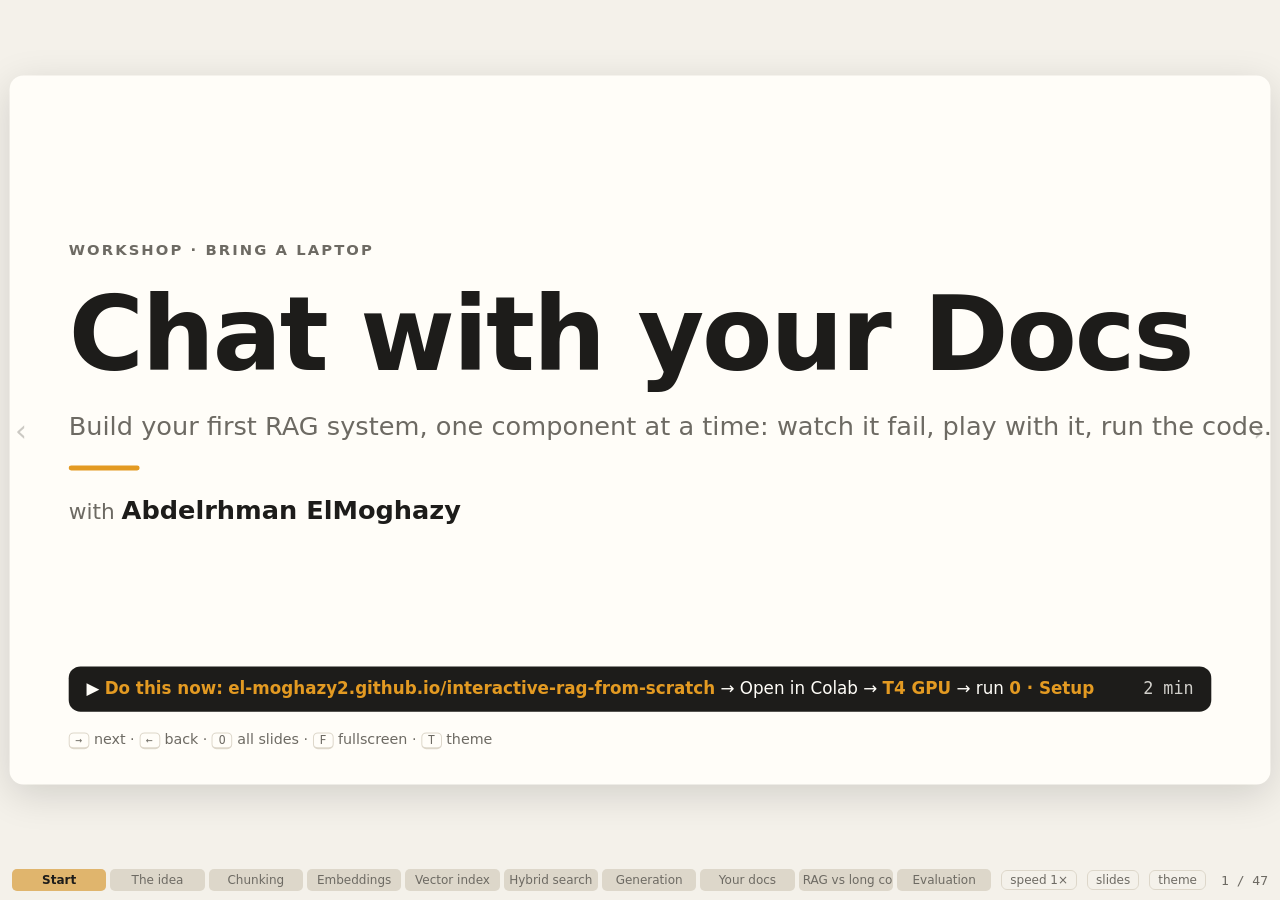
==== commit aeb697cf: "Restore slide styles that the title script was deleting, and tidy the title slide" ====
--- a/site/index.html
+++ b/site/index.html
@@ -4,7 +4,7 @@
 <meta charset="utf-8">
 <meta name="viewport" content="width=device-width, initial-scale=1">
 <title>Chat with your Docs: build your first RAG</title>
-<link rel="stylesheet" href="style.css?v=57937">
+<link rel="stylesheet" href="style.css?v=57944">
 </head>
 <body>
 <div id="viewport"><div id="stage">
@@ -14,11 +14,11 @@
   <div class="title-main">
     <div class="kicker">Workshop · bring a laptop</div>
     <h1>Chat with your Docs</h1>
-    <p class="lead">Build your first RAG system, one component at a time: watch it fail, play with it, then run the code.</p>
+    <p class="lead">Build your first RAG system, one component at a time: watch it fail, play with it, run the code.</p>
     <div class="rule"></div>
     <p class="speaker">with <b>Abdelrhman ElMoghazy</b></p>
   </div>
-  <div class="banner"><span>▶ <b>Do this now:</b> <b>el-moghazy2.github.io/interactive-rag-from-scratch</b> → Open in Colab → <b>T4 GPU</b> → run <b>0 · Setup</b></span><span class="time">2 min, runs while we talk</span></div>
+  <div class="banner"><span>▶ <b>Do this now:</b> <b>el-moghazy2.github.io/interactive-rag-from-scratch</b> → Open in Colab → <b>T4 GPU</b> → run <b>0 · Setup</b></span><span class="time">2 min</span></div>
   <div class="title-foot"><span><kbd>→</kbd> next · <kbd>←</kbd> back · <kbd>O</kbd> all slides · <kbd>F</kbd> fullscreen · <kbd>T</kbd> theme</span><span></span></div>
 </section>
 
@@ -780,8 +780,8 @@
 </div>
 <div id="overview"></div>
 
-<script src="data.js?v=57937"></script>
-<script src="demos.js?v=57937"></script>
-<script src="deck.js?v=57937"></script>
+<script src="data.js?v=57944"></script>
+<script src="demos.js?v=57944"></script>
+<script src="deck.js?v=57944"></script>
 </body>
 </html>
--- a/site/style.css
+++ b/site/style.css
@@ -317,10 +317,85 @@
 .speaker { font-size: 24px; color: var(--muted); }
 .speaker b { color: var(--ink); }
 
+/* evaluation slide, version 2 */
+.ev2 { display: grid; grid-template-columns: 1fr 1.05fr; gap: 26px; align-items: center; padding: 9px 18px; }
+.ev2-bars h3 { font-size: 15px; letter-spacing: .1em; text-transform: uppercase; color: var(--ink); margin: 0 0 4px; }
+.ev2-bars h3 span { text-transform: none; letter-spacing: 0; font-weight: 400; color: var(--muted); font-size: 15.5px; margin-left: 6px; }
+.ev2-row { display: grid; grid-template-columns: 178px 1fr 54px; gap: 12px; align-items: center; padding: 4px 0; font-size: 17px; }
+.ev2-row output { font-family: var(--mono); font-size: 22px; font-weight: 800; text-align: right; transition: color .2s; }
+.ev2-pic { font-size: 14.5px; color: var(--muted); min-width: 0; }
+.ev2-pic p { margin: 5px 0 0; color: var(--ink); font-size: 15px; }
+.picrow { display: flex; align-items: center; gap: 6px; flex-wrap: nowrap; }
+.picrow em { font-style: normal; font-size: 12.5px; width: 86px; line-height: 1.2; flex: none; }
+.ck { display: inline-flex; flex-direction: column; align-items: center; justify-content: center; width: 66px; height: 44px; border-radius: 8px; font-size: 13px; font-weight: 700; line-height: 1.15; text-align: center; transition: all .25s; }
+.ck i { font-style: normal; font-family: var(--mono); font-size: 11px; font-weight: 500; opacity: .75; }
+.ck.u { background: var(--hit); color: #fff; } .ck.n { background: var(--line); color: var(--muted); }
+.ck.miss { width: 88px; background: transparent; border: 2px dashed var(--bad); color: var(--bad); font-size: 11.5px; font-weight: 600; }
+.alines { display: flex; flex-direction: column; gap: 4px; }
+.aline { display: flex; align-items: center; gap: 8px; font-size: 12.5px; }
+.aline i { height: 9px; border-radius: 5px; background: var(--hit); flex: none; transition: all .25s; }
+.aline b { font-weight: 600; color: var(--hit); } .aline.uns i { background: var(--bad); } .aline.uns b { color: var(--bad); }
+.aline u { text-decoration: none; border: 1.5px solid var(--work); color: var(--work); border-radius: 99px; padding: 0 7px; font-weight: 600; }
+.aline.off i { opacity: .45; }
+.fact { display: inline-flex; align-items: center; justify-content: center; width: 34px; height: 34px; border-radius: 8px; font-weight: 800; font-size: 17px; flex: none; }
+.fact.y { background: var(--hit); color: #fff; } .fact.n { border: 2px dashed var(--bad); color: var(--bad); }
+#eb-head .steps { display: flex; gap: 22px; margin-top: 6px; font-size: 15.5px; }
+#eb-head .step { flex: 1; } #eb-head .step em { font-style: normal; font-weight: 800; text-transform: uppercase; font-size: 12px; letter-spacing: .1em; color: var(--muted); margin-right: 4px; }
+
+/* prompt caching slide */
+.pc-legend { display: flex; gap: 26px; font-size: 16px; color: var(--ink); }
+.pc-legend i { display: inline-block; width: 22px; height: 14px; border-radius: 4px; margin-right: 8px; vertical-align: -1px; }
+.pc-new { background: var(--work); color: #1d1c1a; } .pc-hit { background: var(--hit); color: #fff; }
+.pc-axis { display: flex; justify-content: space-between; font-size: 12.5px; letter-spacing: .08em; text-transform: uppercase; color: var(--muted); margin: 2px 142px -8px 118px; }
+.pc-row { display: grid; grid-template-columns: 104px 1fr 128px; gap: 4px 14px; align-items: center; }
+.pc-row > b { font-size: 18px; }
+.pc-row > em { font-style: normal; font-weight: 800; font-size: 16px; text-align: right; }
+.pc-row > em.pc-full { color: var(--work); } .pc-row > em.pc-cheap { color: var(--hit); }
+.pc-row > p { grid-column: 2 / 4; font-size: 16.5px; color: var(--muted); }
+.pc-bar { display: flex; gap: 3px; height: 46px; border-radius: 9px; overflow: hidden; font-size: 15.5px; font-weight: 600; }
+.pc-bar span { display: flex; align-items: center; justify-content: center; white-space: nowrap; overflow: hidden; }
+.pc-bar .pc-chg { box-shadow: inset 0 0 0 3px var(--bad); color: var(--bad); background: var(--bad-bg); font-weight: 800; }
+
+/* vector index kinds */
+#idx-what .card { padding: 12px 16px; }
+#idx-what .card h3 { font-size: 21px; margin: 4px 0 2px; }
+.ixp { font-size: 17px; line-height: 1.35; }
+.ixpic { width: 100%; height: 118px; display: block; }
+.ixpic .ix-d { fill: var(--muted); opacity: .9; stroke: var(--soft); stroke-width: 1.5; }
+.ixpic .ix-d.hot { fill: var(--hit); } .ixpic .ix-d.dim { opacity: .28; }
+.ixpic .ix-l { stroke: var(--hit); stroke-width: 1.6; opacity: .55; }
+.ixpic .ix-c { fill: none; stroke: var(--line); stroke-width: 2; stroke-dasharray: 4 4; }
+.ixpic .ix-c.on { stroke: var(--hit); fill: var(--hit-bg); stroke-dasharray: none; }
+.ixpic .ix-e { stroke: var(--line); stroke-width: 2; }
+.ixpic .ix-e.on { stroke: var(--work); stroke-width: 4; }
+.ixpic .ix-q { fill: var(--bad); stroke: var(--soft); stroke-width: 1.5; }
+
+/* recursive splitting demo */
+.recrow { display: flex; align-items: center; gap: 7px; }
+.recrow em { font-style: normal; color: var(--muted); font-size: 16px; }
+.recstep { display: inline-flex; align-items: center; gap: 7px; font-size: 15px; background: var(--soft); border: 1px solid var(--line); border-radius: 99px; padding: 3px 11px 3px 4px; opacity: .55; transition: all .3s; }
+.recstep b { width: 22px; height: 22px; border-radius: 50%; background: var(--ink); color: var(--stage); display: inline-flex; align-items: center; justify-content: center; font-size: 12.5px; flex: none; }
+.recstep i { font-style: normal; font-weight: 700; }
+.recstep.used { opacity: 1; }
+.recstep.now { opacity: 1; background: var(--work); border-color: var(--work); color: #1d1c1a; }
+.recdemo { display: grid; grid-template-columns: 1.6fr 1fr; gap: 16px; min-height: 0; }
+.recdemo > * { min-width: 0; }
+.rctext { font-size: 17.5px; line-height: 1.8; white-space: pre-wrap; }
+.rctext .rp { padding: 3px 0; -webkit-box-decoration-break: clone; box-decoration-break: clone; transition: background .4s; }
+.rctext .rp.ok { background: var(--hit-bg); } .rctext .rp.long { background: var(--bad-bg); }
+.rctext .cut { display: inline-block; width: 3px; height: 1.15em; vertical-align: -3px; margin: 0 3px; border-radius: 2px; background: var(--muted); }
+.rctext .cut.new { background: var(--work); width: 5px; box-shadow: 0 0 0 3px var(--work-bg); }
+.rclist { display: flex; flex-direction: column; gap: 4px; font-size: 14.5px; overflow: hidden; }
+.rclist div { display: grid; grid-template-columns: 24px 1fr auto; gap: 8px; align-items: center; background: var(--stage); border: 1px solid var(--line); border-radius: 7px; padding: 3px 9px; }
+.rclist div.ok { box-shadow: inset 4px 0 0 var(--hit); } .rclist div.long { box-shadow: inset 4px 0 0 var(--bad); }
+.rclist div span { white-space: nowrap; overflow: hidden; text-overflow: ellipsis; }
+.rclist div b { font-family: var(--mono); font-weight: 600; } .rclist div.long b { color: var(--bad); } .rclist div.ok b { color: var(--hit); }
+.rclist p { font-size: 14px; color: var(--muted); }
+
 /* title slide */
 .title-main { display: flex; flex-direction: column; justify-content: center; gap: 22px; flex: 1; min-height: 0; }
 .title-main h1 { font-size: 104px; white-space: nowrap; }
-.title-main .lead { font-size: 28px; max-width: none; }
+.title-main .lead { font-size: 26px; max-width: none; white-space: nowrap; }
 .title-main .rule { width: 72px; height: 5px; border-radius: 3px; background: var(--work); }
 .speaker { font-size: 22px; color: var(--muted); }
 .speaker b { color: var(--ink); font-size: 26px; }
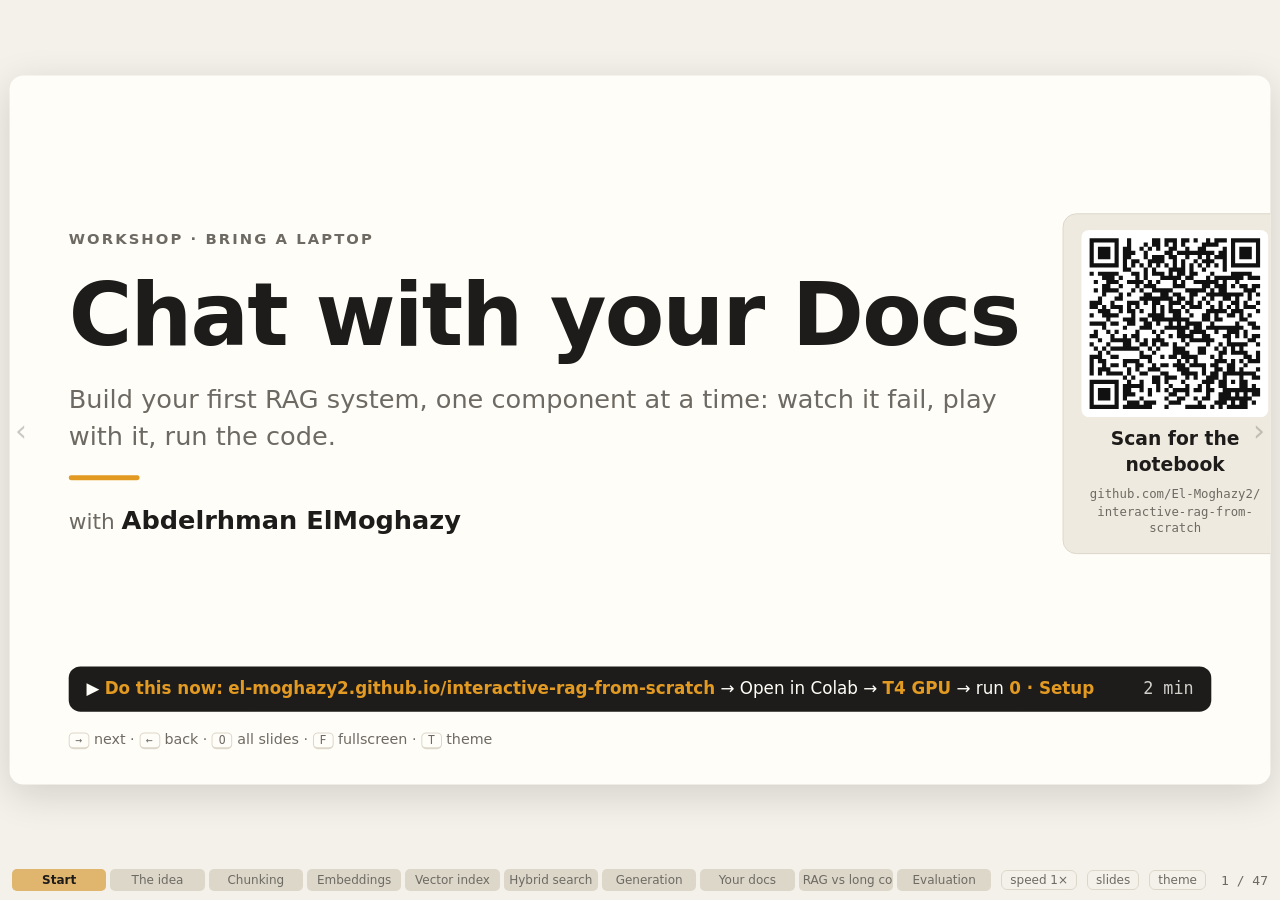
==== commit 2df6e1e0: "Title slide: QR code for the notebook on GitHub" ====
--- a/site/index.html
+++ b/site/index.html
@@ -4,19 +4,26 @@
 <meta charset="utf-8">
 <meta name="viewport" content="width=device-width, initial-scale=1">
 <title>Chat with your Docs: build your first RAG</title>
-<link rel="stylesheet" href="style.css?v=57944">
+<link rel="stylesheet" href="style.css?v=57948">
 </head>
 <body>
 <div id="viewport"><div id="stage">
 
 <!-- ======================= START ======================= -->
 <section class="slide" id="title" data-part="0" style="gap:18px">
+  <div class="title-row">
   <div class="title-main">
     <div class="kicker">Workshop · bring a laptop</div>
     <h1>Chat with your Docs</h1>
     <p class="lead">Build your first RAG system, one component at a time: watch it fail, play with it, run the code.</p>
     <div class="rule"></div>
     <p class="speaker">with <b>Abdelrhman ElMoghazy</b></p>
+  </div>
+  <div class="title-qr">
+    <svg viewBox="0 0 45 45" width="190" height="190" role="img" aria-label="QR code for the workshop notebook on GitHub"><rect width="45" height="45" fill="#fff"/><path d="M2 2h1v1h-1zM3 2h1v1h-1zM4 2h1v1h-1zM5 2h1v1h-1zM6 2h1v1h-1zM7 2h1v1h-1zM8 2h1v1h-1zM11 2h1v1h-1zM17 2h1v1h-1zM18 2h1v1h-1zM20 2h1v1h-1zM21 2h1v1h-1zM22 2h1v1h-1zM24 2h1v1h-1zM25 2h1v1h-1zM27 2h1v1h-1zM30 2h1v1h-1zM32 2h1v1h-1zM33 2h1v1h-1zM34 2h1v1h-1zM36 2h1v1h-1zM37 2h1v1h-1zM38 2h1v1h-1zM39 2h1v1h-1zM40 2h1v1h-1zM41 2h1v1h-1zM42 2h1v1h-1zM2 3h1v1h-1zM8 3h1v1h-1zM11 3h1v1h-1zM15 3h1v1h-1zM17 3h1v1h-1zM18 3h1v1h-1zM20 3h1v1h-1zM22 3h1v1h-1zM24 3h1v1h-1zM29 3h1v1h-1zM30 3h1v1h-1zM31 3h1v1h-1zM32 3h1v1h-1zM36 3h1v1h-1zM42 3h1v1h-1zM2 4h1v1h-1zM4 4h1v1h-1zM5 4h1v1h-1zM6 4h1v1h-1zM8 4h1v1h-1zM10 4h1v1h-1zM11 4h1v1h-1zM14 4h1v1h-1zM16 4h1v1h-1zM18 4h1v1h-1zM21 4h1v1h-1zM22 4h1v1h-1zM25 4h1v1h-1zM28 4h1v1h-1zM29 4h1v1h-1zM34 4h1v1h-1zM36 4h1v1h-1zM38 4h1v1h-1zM39 4h1v1h-1zM40 4h1v1h-1zM42 4h1v1h-1zM2 5h1v1h-1zM4 5h1v1h-1zM5 5h1v1h-1zM6 5h1v1h-1zM8 5h1v1h-1zM10 5h1v1h-1zM11 5h1v1h-1zM12 5h1v1h-1zM15 5h1v1h-1zM20 5h1v1h-1zM21 5h1v1h-1zM23 5h1v1h-1zM24 5h1v1h-1zM25 5h1v1h-1zM26 5h1v1h-1zM27 5h1v1h-1zM28 5h1v1h-1zM29 5h1v1h-1zM30 5h1v1h-1zM31 5h1v1h-1zM33 5h1v1h-1zM34 5h1v1h-1zM36 5h1v1h-1zM38 5h1v1h-1zM39 5h1v1h-1zM40 5h1v1h-1zM42 5h1v1h-1zM2 6h1v1h-1zM4 6h1v1h-1zM5 6h1v1h-1zM6 6h1v1h-1zM8 6h1v1h-1zM10 6h1v1h-1zM11 6h1v1h-1zM15 6h1v1h-1zM17 6h1v1h-1zM18 6h1v1h-1zM19 6h1v1h-1zM21 6h1v1h-1zM22 6h1v1h-1zM25 6h1v1h-1zM28 6h1v1h-1zM30 6h1v1h-1zM32 6h1v1h-1zM33 6h1v1h-1zM34 6h1v1h-1zM36 6h1v1h-1zM38 6h1v1h-1zM39 6h1v1h-1zM40 6h1v1h-1zM42 6h1v1h-1zM2 7h1v1h-1zM8 7h1v1h-1zM10 7h1v1h-1zM12 7h1v1h-1zM13 7h1v1h-1zM16 7h1v1h-1zM17 7h1v1h-1zM18 7h1v1h-1zM19 7h1v1h-1zM22 7h1v1h-1zM24 7h1v1h-1zM27 7h1v1h-1zM29 7h1v1h-1zM30 7h1v1h-1zM31 7h1v1h-1zM34 7h1v1h-1zM36 7h1v1h-1zM42 7h1v1h-1zM2 8h1v1h-1zM3 8h1v1h-1zM4 8h1v1h-1zM5 8h1v1h-1zM6 8h1v1h-1zM7 8h1v1h-1zM8 8h1v1h-1zM10 8h1v1h-1zM12 8h1v1h-1zM14 8h1v1h-1zM16 8h1v1h-1zM18 8h1v1h-1zM20 8h1v1h-1zM22 8h1v1h-1zM24 8h1v1h-1zM26 8h1v1h-1zM28 8h1v1h-1zM30 8h1v1h-1zM32 8h1v1h-1zM34 8h1v1h-1zM36 8h1v1h-1zM37 8h1v1h-1zM38 8h1v1h-1zM39 8h1v1h-1zM40 8h1v1h-1zM41 8h1v1h-1zM42 8h1v1h-1zM10 9h1v1h-1zM11 9h1v1h-1zM15 9h1v1h-1zM17 9h1v1h-1zM21 9h1v1h-1zM22 9h1v1h-1zM23 9h1v1h-1zM24 9h1v1h-1zM26 9h1v1h-1zM29 9h1v1h-1zM34 9h1v1h-1zM2 10h1v1h-1zM4 10h1v1h-1zM5 10h1v1h-1zM6 10h1v1h-1zM7 10h1v1h-1zM8 10h1v1h-1zM12 10h1v1h-1zM13 10h1v1h-1zM15 10h1v1h-1zM17 10h1v1h-1zM18 10h1v1h-1zM19 10h1v1h-1zM21 10h1v1h-1zM23 10h1v1h-1zM24 10h1v1h-1zM26 10h1v1h-1zM27 10h1v1h-1zM31 10h1v1h-1zM36 10h1v1h-1zM37 10h1v1h-1zM38 10h1v1h-1zM39 10h1v1h-1zM40 10h1v1h-1zM5 11h1v1h-1zM6 11h1v1h-1zM7 11h1v1h-1zM9 11h1v1h-1zM13 11h1v1h-1zM15 11h1v1h-1zM19 11h1v1h-1zM20 11h1v1h-1zM21 11h1v1h-1zM22 11h1v1h-1zM23 11h1v1h-1zM25 11h1v1h-1zM26 11h1v1h-1zM30 11h1v1h-1zM32 11h1v1h-1zM33 11h1v1h-1zM34 11h1v1h-1zM35 11h1v1h-1zM36 11h1v1h-1zM37 11h1v1h-1zM38 11h1v1h-1zM40 11h1v1h-1zM41 11h1v1h-1zM42 11h1v1h-1zM3 12h1v1h-1zM6 12h1v1h-1zM7 12h1v1h-1zM8 12h1v1h-1zM11 12h1v1h-1zM12 12h1v1h-1zM13 12h1v1h-1zM14 12h1v1h-1zM16 12h1v1h-1zM18 12h1v1h-1zM22 12h1v1h-1zM24 12h1v1h-1zM27 12h1v1h-1zM28 12h1v1h-1zM29 12h1v1h-1zM30 12h1v1h-1zM31 12h1v1h-1zM32 12h1v1h-1zM34 12h1v1h-1zM37 12h1v1h-1zM5 13h1v1h-1zM6 13h1v1h-1zM9 13h1v1h-1zM13 13h1v1h-1zM15 13h1v1h-1zM16 13h1v1h-1zM17 13h1v1h-1zM22 13h1v1h-1zM23 13h1v1h-1zM24 13h1v1h-1zM29 13h1v1h-1zM30 13h1v1h-1zM32 13h1v1h-1zM33 13h1v1h-1zM34 13h1v1h-1zM36 13h1v1h-1zM38 13h1v1h-1zM39 13h1v1h-1zM41 13h1v1h-1zM42 13h1v1h-1zM3 14h1v1h-1zM5 14h1v1h-1zM6 14h1v1h-1zM7 14h1v1h-1zM8 14h1v1h-1zM12 14h1v1h-1zM14 14h1v1h-1zM17 14h1v1h-1zM18 14h1v1h-1zM19 14h1v1h-1zM20 14h1v1h-1zM21 14h1v1h-1zM25 14h1v1h-1zM26 14h1v1h-1zM27 14h1v1h-1zM28 14h1v1h-1zM29 14h1v1h-1zM31 14h1v1h-1zM33 14h1v1h-1zM34 14h1v1h-1zM39 14h1v1h-1zM40 14h1v1h-1zM41 14h1v1h-1zM5 15h1v1h-1zM9 15h1v1h-1zM11 15h1v1h-1zM15 15h1v1h-1zM16 15h1v1h-1zM19 15h1v1h-1zM20 15h1v1h-1zM22 15h1v1h-1zM23 15h1v1h-1zM26 15h1v1h-1zM27 15h1v1h-1zM30 15h1v1h-1zM31 15h1v1h-1zM32 15h1v1h-1zM33 15h1v1h-1zM34 15h1v1h-1zM35 15h1v1h-1zM36 15h1v1h-1zM37 15h1v1h-1zM38 15h1v1h-1zM40 15h1v1h-1zM42 15h1v1h-1zM4 16h1v1h-1zM8 16h1v1h-1zM9 16h1v1h-1zM14 16h1v1h-1zM15 16h1v1h-1zM16 16h1v1h-1zM17 16h1v1h-1zM18 16h1v1h-1zM19 16h1v1h-1zM20 16h1v1h-1zM21 16h1v1h-1zM23 16h1v1h-1zM24 16h1v1h-1zM26 16h1v1h-1zM29 16h1v1h-1zM31 16h1v1h-1zM34 16h1v1h-1zM35 16h1v1h-1zM37 16h1v1h-1zM40 16h1v1h-1zM2 17h1v1h-1zM3 17h1v1h-1zM4 17h1v1h-1zM7 17h1v1h-1zM11 17h1v1h-1zM12 17h1v1h-1zM13 17h1v1h-1zM15 17h1v1h-1zM17 17h1v1h-1zM18 17h1v1h-1zM21 17h1v1h-1zM22 17h1v1h-1zM23 17h1v1h-1zM25 17h1v1h-1zM26 17h1v1h-1zM28 17h1v1h-1zM30 17h1v1h-1zM33 17h1v1h-1zM36 17h1v1h-1zM37 17h1v1h-1zM39 17h1v1h-1zM42 17h1v1h-1zM2 18h1v1h-1zM3 18h1v1h-1zM5 18h1v1h-1zM7 18h1v1h-1zM8 18h1v1h-1zM9 18h1v1h-1zM11 18h1v1h-1zM13 18h1v1h-1zM17 18h1v1h-1zM19 18h1v1h-1zM21 18h1v1h-1zM24 18h1v1h-1zM26 18h1v1h-1zM27 18h1v1h-1zM28 18h1v1h-1zM31 18h1v1h-1zM33 18h1v1h-1zM35 18h1v1h-1zM37 18h1v1h-1zM39 18h1v1h-1zM40 18h1v1h-1zM41 18h1v1h-1zM4 19h1v1h-1zM5 19h1v1h-1zM6 19h1v1h-1zM9 19h1v1h-1zM11 19h1v1h-1zM12 19h1v1h-1zM14 19h1v1h-1zM17 19h1v1h-1zM19 19h1v1h-1zM21 19h1v1h-1zM22 19h1v1h-1zM23 19h1v1h-1zM25 19h1v1h-1zM30 19h1v1h-1zM31 19h1v1h-1zM32 19h1v1h-1zM33 19h1v1h-1zM34 19h1v1h-1zM36 19h1v1h-1zM37 19h1v1h-1zM38 19h1v1h-1zM42 19h1v1h-1zM2 20h1v1h-1zM5 20h1v1h-1zM6 20h1v1h-1zM7 20h1v1h-1zM8 20h1v1h-1zM12 20h1v1h-1zM16 20h1v1h-1zM17 20h1v1h-1zM18 20h1v1h-1zM19 20h1v1h-1zM22 20h1v1h-1zM23 20h1v1h-1zM26 20h1v1h-1zM29 20h1v1h-1zM30 20h1v1h-1zM32 20h1v1h-1zM35 20h1v1h-1zM36 20h1v1h-1zM38 20h1v1h-1zM40 20h1v1h-1zM6 21h1v1h-1zM10 21h1v1h-1zM11 21h1v1h-1zM12 21h1v1h-1zM14 21h1v1h-1zM15 21h1v1h-1zM17 21h1v1h-1zM18 21h1v1h-1zM19 21h1v1h-1zM20 21h1v1h-1zM21 21h1v1h-1zM22 21h1v1h-1zM23 21h1v1h-1zM24 21h1v1h-1zM25 21h1v1h-1zM29 21h1v1h-1zM30 21h1v1h-1zM32 21h1v1h-1zM33 21h1v1h-1zM38 21h1v1h-1zM39 21h1v1h-1zM2 22h1v1h-1zM3 22h1v1h-1zM4 22h1v1h-1zM5 22h1v1h-1zM7 22h1v1h-1zM8 22h1v1h-1zM11 22h1v1h-1zM12 22h1v1h-1zM15 22h1v1h-1zM16 22h1v1h-1zM18 22h1v1h-1zM21 22h1v1h-1zM23 22h1v1h-1zM25 22h1v1h-1zM26 22h1v1h-1zM27 22h1v1h-1zM28 22h1v1h-1zM31 22h1v1h-1zM37 22h1v1h-1zM40 22h1v1h-1zM41 22h1v1h-1zM5 23h1v1h-1zM10 23h1v1h-1zM14 23h1v1h-1zM15 23h1v1h-1zM16 23h1v1h-1zM20 23h1v1h-1zM21 23h1v1h-1zM22 23h1v1h-1zM23 23h1v1h-1zM24 23h1v1h-1zM25 23h1v1h-1zM27 23h1v1h-1zM28 23h1v1h-1zM30 23h1v1h-1zM31 23h1v1h-1zM32 23h1v1h-1zM33 23h1v1h-1zM34 23h1v1h-1zM35 23h1v1h-1zM36 23h1v1h-1zM37 23h1v1h-1zM38 23h1v1h-1zM41 23h1v1h-1zM42 23h1v1h-1zM3 24h1v1h-1zM6 24h1v1h-1zM8 24h1v1h-1zM13 24h1v1h-1zM17 24h1v1h-1zM19 24h1v1h-1zM23 24h1v1h-1zM24 24h1v1h-1zM26 24h1v1h-1zM27 24h1v1h-1zM28 24h1v1h-1zM29 24h1v1h-1zM32 24h1v1h-1zM35 24h1v1h-1zM36 24h1v1h-1zM37 24h1v1h-1zM39 24h1v1h-1zM2 25h1v1h-1zM3 25h1v1h-1zM7 25h1v1h-1zM10 25h1v1h-1zM12 25h1v1h-1zM13 25h1v1h-1zM18 25h1v1h-1zM21 25h1v1h-1zM23 25h1v1h-1zM24 25h1v1h-1zM25 25h1v1h-1zM26 25h1v1h-1zM29 25h1v1h-1zM30 25h1v1h-1zM34 25h1v1h-1zM35 25h1v1h-1zM37 25h1v1h-1zM39 25h1v1h-1zM41 25h1v1h-1zM42 25h1v1h-1zM4 26h1v1h-1zM7 26h1v1h-1zM8 26h1v1h-1zM9 26h1v1h-1zM10 26h1v1h-1zM11 26h1v1h-1zM13 26h1v1h-1zM15 26h1v1h-1zM17 26h1v1h-1zM18 26h1v1h-1zM19 26h1v1h-1zM24 26h1v1h-1zM26 26h1v1h-1zM27 26h1v1h-1zM28 26h1v1h-1zM29 26h1v1h-1zM30 26h1v1h-1zM31 26h1v1h-1zM35 26h1v1h-1zM40 26h1v1h-1zM41 26h1v1h-1zM2 27h1v1h-1zM6 27h1v1h-1zM10 27h1v1h-1zM11 27h1v1h-1zM14 27h1v1h-1zM15 27h1v1h-1zM17 27h1v1h-1zM19 27h1v1h-1zM20 27h1v1h-1zM22 27h1v1h-1zM25 27h1v1h-1zM30 27h1v1h-1zM33 27h1v1h-1zM35 27h1v1h-1zM36 27h1v1h-1zM37 27h1v1h-1zM38 27h1v1h-1zM39 27h1v1h-1zM42 27h1v1h-1zM3 28h1v1h-1zM5 28h1v1h-1zM7 28h1v1h-1zM8 28h1v1h-1zM9 28h1v1h-1zM10 28h1v1h-1zM11 28h1v1h-1zM12 28h1v1h-1zM13 28h1v1h-1zM16 28h1v1h-1zM18 28h1v1h-1zM22 28h1v1h-1zM23 28h1v1h-1zM24 28h1v1h-1zM28 28h1v1h-1zM29 28h1v1h-1zM32 28h1v1h-1zM34 28h1v1h-1zM36 28h1v1h-1zM38 28h1v1h-1zM4 29h1v1h-1zM6 29h1v1h-1zM14 29h1v1h-1zM17 29h1v1h-1zM22 29h1v1h-1zM23 29h1v1h-1zM24 29h1v1h-1zM25 29h1v1h-1zM28 29h1v1h-1zM29 29h1v1h-1zM33 29h1v1h-1zM34 29h1v1h-1zM36 29h1v1h-1zM37 29h1v1h-1zM38 29h1v1h-1zM39 29h1v1h-1zM42 29h1v1h-1zM2 30h1v1h-1zM3 30h1v1h-1zM4 30h1v1h-1zM7 30h1v1h-1zM8 30h1v1h-1zM14 30h1v1h-1zM15 30h1v1h-1zM16 30h1v1h-1zM19 30h1v1h-1zM21 30h1v1h-1zM22 30h1v1h-1zM24 30h1v1h-1zM25 30h1v1h-1zM26 30h1v1h-1zM27 30h1v1h-1zM31 30h1v1h-1zM33 30h1v1h-1zM39 30h1v1h-1zM40 30h1v1h-1zM42 30h1v1h-1zM2 31h1v1h-1zM4 31h1v1h-1zM5 31h1v1h-1zM10 31h1v1h-1zM11 31h1v1h-1zM12 31h1v1h-1zM13 31h1v1h-1zM16 31h1v1h-1zM23 31h1v1h-1zM25 31h1v1h-1zM27 31h1v1h-1zM32 31h1v1h-1zM33 31h1v1h-1zM34 31h1v1h-1zM36 31h1v1h-1zM38 31h1v1h-1zM40 31h1v1h-1zM41 31h1v1h-1zM42 31h1v1h-1zM2 32h1v1h-1zM5 32h1v1h-1zM7 32h1v1h-1zM8 32h1v1h-1zM10 32h1v1h-1zM13 32h1v1h-1zM14 32h1v1h-1zM17 32h1v1h-1zM19 32h1v1h-1zM20 32h1v1h-1zM22 32h1v1h-1zM23 32h1v1h-1zM24 32h1v1h-1zM26 32h1v1h-1zM27 32h1v1h-1zM28 32h1v1h-1zM29 32h1v1h-1zM31 32h1v1h-1zM32 32h1v1h-1zM35 32h1v1h-1zM36 32h1v1h-1zM39 32h1v1h-1zM2 33h1v1h-1zM4 33h1v1h-1zM5 33h1v1h-1zM6 33h1v1h-1zM11 33h1v1h-1zM13 33h1v1h-1zM16 33h1v1h-1zM17 33h1v1h-1zM18 33h1v1h-1zM23 33h1v1h-1zM24 33h1v1h-1zM25 33h1v1h-1zM29 33h1v1h-1zM32 33h1v1h-1zM33 33h1v1h-1zM35 33h1v1h-1zM36 33h1v1h-1zM38 33h1v1h-1zM42 33h1v1h-1zM2 34h1v1h-1zM4 34h1v1h-1zM6 34h1v1h-1zM7 34h1v1h-1zM8 34h1v1h-1zM9 34h1v1h-1zM11 34h1v1h-1zM14 34h1v1h-1zM15 34h1v1h-1zM19 34h1v1h-1zM20 34h1v1h-1zM24 34h1v1h-1zM25 34h1v1h-1zM26 34h1v1h-1zM27 34h1v1h-1zM29 34h1v1h-1zM31 34h1v1h-1zM32 34h1v1h-1zM34 34h1v1h-1zM35 34h1v1h-1zM36 34h1v1h-1zM37 34h1v1h-1zM38 34h1v1h-1zM39 34h1v1h-1zM40 34h1v1h-1zM41 34h1v1h-1zM10 35h1v1h-1zM12 35h1v1h-1zM17 35h1v1h-1zM18 35h1v1h-1zM20 35h1v1h-1zM21 35h1v1h-1zM22 35h1v1h-1zM25 35h1v1h-1zM27 35h1v1h-1zM30 35h1v1h-1zM31 35h1v1h-1zM32 35h1v1h-1zM34 35h1v1h-1zM38 35h1v1h-1zM41 35h1v1h-1zM42 35h1v1h-1zM2 36h1v1h-1zM3 36h1v1h-1zM4 36h1v1h-1zM5 36h1v1h-1zM6 36h1v1h-1zM7 36h1v1h-1zM8 36h1v1h-1zM11 36h1v1h-1zM14 36h1v1h-1zM17 36h1v1h-1zM18 36h1v1h-1zM20 36h1v1h-1zM24 36h1v1h-1zM29 36h1v1h-1zM30 36h1v1h-1zM31 36h1v1h-1zM33 36h1v1h-1zM34 36h1v1h-1zM36 36h1v1h-1zM38 36h1v1h-1zM39 36h1v1h-1zM2 37h1v1h-1zM8 37h1v1h-1zM10 37h1v1h-1zM11 37h1v1h-1zM12 37h1v1h-1zM13 37h1v1h-1zM14 37h1v1h-1zM18 37h1v1h-1zM21 37h1v1h-1zM25 37h1v1h-1zM28 37h1v1h-1zM30 37h1v1h-1zM33 37h1v1h-1zM34 37h1v1h-1zM38 37h1v1h-1zM39 37h1v1h-1zM41 37h1v1h-1zM2 38h1v1h-1zM4 38h1v1h-1zM5 38h1v1h-1zM6 38h1v1h-1zM8 38h1v1h-1zM10 38h1v1h-1zM11 38h1v1h-1zM14 38h1v1h-1zM16 38h1v1h-1zM18 38h1v1h-1zM20 38h1v1h-1zM22 38h1v1h-1zM23 38h1v1h-1zM24 38h1v1h-1zM25 38h1v1h-1zM27 38h1v1h-1zM28 38h1v1h-1zM30 38h1v1h-1zM31 38h1v1h-1zM34 38h1v1h-1zM35 38h1v1h-1zM36 38h1v1h-1zM37 38h1v1h-1zM38 38h1v1h-1zM39 38h1v1h-1zM40 38h1v1h-1zM41 38h1v1h-1zM42 38h1v1h-1zM2 39h1v1h-1zM4 39h1v1h-1zM5 39h1v1h-1zM6 39h1v1h-1zM8 39h1v1h-1zM10 39h1v1h-1zM11 39h1v1h-1zM12 39h1v1h-1zM16 39h1v1h-1zM21 39h1v1h-1zM22 39h1v1h-1zM25 39h1v1h-1zM30 39h1v1h-1zM33 39h1v1h-1zM34 39h1v1h-1zM35 39h1v1h-1zM37 39h1v1h-1zM39 39h1v1h-1zM41 39h1v1h-1zM42 39h1v1h-1zM2 40h1v1h-1zM4 40h1v1h-1zM5 40h1v1h-1zM6 40h1v1h-1zM8 40h1v1h-1zM10 40h1v1h-1zM14 40h1v1h-1zM20 40h1v1h-1zM23 40h1v1h-1zM24 40h1v1h-1zM27 40h1v1h-1zM29 40h1v1h-1zM30 40h1v1h-1zM33 40h1v1h-1zM34 40h1v1h-1zM35 40h1v1h-1zM36 40h1v1h-1zM37 40h1v1h-1zM38 40h1v1h-1zM39 40h1v1h-1zM40 40h1v1h-1zM2 41h1v1h-1zM8 41h1v1h-1zM11 41h1v1h-1zM12 41h1v1h-1zM13 41h1v1h-1zM15 41h1v1h-1zM16 41h1v1h-1zM17 41h1v1h-1zM21 41h1v1h-1zM22 41h1v1h-1zM23 41h1v1h-1zM28 41h1v1h-1zM32 41h1v1h-1zM33 41h1v1h-1zM34 41h1v1h-1zM36 41h1v1h-1zM38 41h1v1h-1zM39 41h1v1h-1zM41 41h1v1h-1zM2 42h1v1h-1zM3 42h1v1h-1zM4 42h1v1h-1zM5 42h1v1h-1zM6 42h1v1h-1zM7 42h1v1h-1zM8 42h1v1h-1zM10 42h1v1h-1zM11 42h1v1h-1zM12 42h1v1h-1zM13 42h1v1h-1zM14 42h1v1h-1zM15 42h1v1h-1zM16 42h1v1h-1zM20 42h1v1h-1zM25 42h1v1h-1zM26 42h1v1h-1zM27 42h1v1h-1zM28 42h1v1h-1zM29 42h1v1h-1zM31 42h1v1h-1zM33 42h1v1h-1zM35 42h1v1h-1zM36 42h1v1h-1zM37 42h1v1h-1zM38 42h1v1h-1zM39 42h1v1h-1z" fill="#111"/></svg>
+    <b>Scan for the notebook</b>
+    <span>github.com/El-Moghazy2/<br>interactive-rag-from-scratch</span>
+  </div>
   </div>
   <div class="banner"><span>▶ <b>Do this now:</b> <b>el-moghazy2.github.io/interactive-rag-from-scratch</b> → Open in Colab → <b>T4 GPU</b> → run <b>0 · Setup</b></span><span class="time">2 min</span></div>
   <div class="title-foot"><span><kbd>→</kbd> next · <kbd>←</kbd> back · <kbd>O</kbd> all slides · <kbd>F</kbd> fullscreen · <kbd>T</kbd> theme</span><span></span></div>
@@ -99,7 +106,7 @@
     <li>Compare the two answers with your neighbour's. Did the first ones even agree?</li>
   </ul>
   <p class="lead">Pasting by hand works for one question. The rest of today is about finding the right paragraph automatically.</p>
-  <div class="banner"><span>▶ <b>Colab · Part 1</b> run the two cells and compare the answers</span><span class="time">3 min</span></div>
+  <div class="banner"><span>▶ <b>Colab · Part 1</b> <code>GENERATION</code> run the cell: the model answers with no documents</span><span class="time">3 min</span></div>
 </section>
 
 <!-- ======================= 2 · CHUNKING ======================= -->
@@ -166,7 +173,7 @@
     <p data-only="2"><b>Size and overlap.</b> The same two dials as in the first demo: the most characters a chunk may hold, and how much two neighbours repeat.</p>
     <p data-only="3"><b>The separators.</b> The list from the demo, from the biggest break to the smallest: blank line, line break, full stop, space, and finally "anywhere".</p>
     <p data-only="4"><b>Where the separator goes.</b> <span class="mono">"end"</span> keeps each full stop attached to the sentence before it, so chunks do not start with a stray dot.</p>
-    <p data-only="5"><b>Use it.</b> A list of strings comes back. In Part 7 your own PDF is cut with this function.</p>
+    <p data-only="5"><b>Use it.</b> A list of strings comes back. These strings are the chunks the rest of the pipeline uses.</p>
   </div>
 </section>
 
@@ -178,7 +185,7 @@
     <div class="opts"><button>Even bigger chunks</button><button>Smaller chunks, split at paragraph boundaries</button><button>A bigger language model</button><button>Remove the overlap</button></div>
     <p class="explain">A big chunk carries several topics at once, so it matches many questions weakly and fills the prompt with noise. Chunks that hold one idea each are easier to find and easier to use.</p>
   </div>
-  <div class="banner"><span>▶ <b>Colab · Part 2</b> run the cells: fixed size first, then the recursive splitter, then build the chunks</span><span class="time">5 min</span></div>
+  <div class="banner"><span>▶ <b>Colab · Part 2</b> <code>INDEXING</code> run the cells: load the PDF, then cut it into chunks</span><span class="time">5 min</span></div>
 </section>
 
 <!-- ======================= 3 · EMBEDDINGS ======================= -->
@@ -268,7 +275,7 @@
     <div class="opts"><button>They share 90% of their words</button><button>One is the correct answer to the other</button><button>The model places their meanings very close together</button><button>They are about the same length</button></div>
     <p class="explain">Similarity is about meaning as the model sees it. It says nothing about shared words, length or truth: a question and a wrong answer on the same topic also score high. That is why generation still has to read carefully.</p>
   </div>
-  <div class="banner"><span>▶ <b>Colab · Part 3</b> run the cells: one embedding, cosine similarity, then embed every chunk</span><span class="time">5 min</span></div>
+  <div class="banner"><span>▶ <b>Colab · Part 3</b> <code>INDEXING</code> run the cell: embed every chunk</span><span class="time">5 min</span></div>
 </section>
 
 <!-- ======================= 4 · INDEX ======================= -->
@@ -359,7 +366,7 @@
     <div class="opts"><button>Open more clusters per question (raise nprobe)</button><button>Embed all documents again</button><button>Use a bigger language model</button><button>Make the chunks smaller</button></div>
     <p class="explain">An index trades a little accuracy for a lot of speed, and nprobe is the dial. Nothing has to be rebuilt. With all clusters open you are back to exact search.</p>
   </div>
-  <div class="banner"><span>▶ <b>Colab · Part 4</b> run the cells: build the index, search it, then try the clustered index</span><span class="time">5 min</span></div>
+  <div class="banner"><span>▶ <b>Colab · Part 4</b> run the cells: build the vector index (<code>INDEXING</code>), then search it (<code>RETRIEVAL</code>)</span><span class="time">5 min</span></div>
 </section>
 
 <!-- ======================= 5 · HYBRID ======================= -->
@@ -427,7 +434,7 @@
     <div class="opts"><button>Semantic only: it understands meaning</button><button>Hybrid: keywords catch the codes, embeddings catch the paraphrases</button><button>Keyword only: it is exact</button><button>No retrieval, a bigger model will know</button></div>
     <p class="explain">Each method fails on the other's strength. Fusing the two rankings costs a few lines and covers both kinds of question.</p>
   </div>
-  <div class="banner"><span>▶ <b>Colab · Part 5</b> run the cells and compare keyword, semantic and hybrid search</span><span class="time">6 min</span></div>
+  <div class="banner"><span>▶ <b>Colab · Part 5</b> run the cells: keyword index (<code>INDEXING</code>), keyword and hybrid search (<code>RETRIEVAL</code>)</span><span class="time">6 min</span></div>
 </section>
 
 <!-- ======================= 6 · GENERATION ======================= -->
@@ -504,7 +511,7 @@
     <div class="opts"><button>Chunking</button><button>The embedding model</button><button>The vector index</button><button>Generation: the prompt or the model</button></div>
     <p class="explain">Always look at the retrieved chunks first. Right chunk present: fix the prompt or the model. Right chunk missing: fix chunking or search. This one habit solves most RAG bugs.</p>
   </div>
-  <div class="banner"><span>▶ <b>Colab · Part 6</b> run the cells: build the prompt, then ask all four questions</span><span class="time">6 min</span></div>
+  <div class="banner"><span>▶ <b>Colab · Part 6</b> run the cells: build the prompt (<code>AUGMENTATION</code>), then ask all four questions (<code>GENERATION</code>)</span><span class="time">6 min</span></div>
 </section>
 
 <!-- ======================= 7 · YOUR DOCS ======================= -->
@@ -516,21 +523,20 @@
       <div class="opts"><button>Chunking</button><button>Search</button><button>Prompt rules</button><button>Bigger LLM</button></div><p class="explain">The fact was split across two chunks. Split at paragraph boundaries or add overlap.</p></div>
     <div class="card quiz mini" data-answer="1"><p class="q"><b>Case 2.</b> "Which semester is CS-240 taught in?" → a confident answer about CS-204. The CS-240 chunk is not among the retrieved chunks.</p>
       <div class="opts"><button>Chunking</button><button>Search</button><button>Prompt rules</button><button>Bigger LLM</button></div><p class="explain">The right chunk was never retrieved. Add keyword search and fuse the rankings.</p></div>
-    <div class="card quiz mini" data-answer="2"><p class="q"><b>Case 3.</b> "How much is a parking permit?" → "A permit costs 50 lumens per semester." The handbook has no parking section.</p>
+    <div class="card quiz mini" data-answer="2"><p class="q"><b>Case 3.</b> "How much is a parking permit?" → "A permit costs 50 dollars per semester." The handbook has no parking section.</p>
       <div class="opts"><button>Chunking</button><button>Search</button><button>Prompt rules</button><button>Bigger LLM</button></div><p class="explain">Nothing to retrieve, so the model filled the gap. Tell it to answer only from the context and to say when it does not know.</p></div>
   </div>
 </section>
 
 <section class="slide" id="yours" data-part="7" style="justify-content:center">
   <div class="kicker"><b>7</b> · Your turn</div>
-  <h2>Now chat with your own document</h2>
+  <h2>Now chat with the handbook</h2>
   <ul class="big-list" style="margin:14px 0">
-    <li>Upload any text PDF: a course syllabus, lecture notes, a paper.</li>
-    <li>The notebook cuts it with the recursive splitter, embeds it and rebuilds both indexes.</li>
+    <li>Run the chat loop: every question goes through retrieve, augment, generate.</li>
     <li>Ask it three things: one easy, one with an exact name or number, one it cannot know.</li>
     <li>When an answer is wrong, print the retrieved chunks and name the broken part.</li>
   </ul>
-  <div class="banner"><span>▶ <b>Colab · Part 7</b> upload a PDF and start the chat loop</span><span class="time">8 min</span></div>
+  <div class="banner"><span>▶ <b>Colab · Part 7</b> start the chat loop and ask the handbook your own questions</span><span class="time">8 min</span></div>
 </section>
 
 <section class="slide" id="recap" data-part="7">
@@ -780,8 +786,8 @@
 </div>
 <div id="overview"></div>
 
-<script src="data.js?v=57944"></script>
-<script src="demos.js?v=57944"></script>
-<script src="deck.js?v=57944"></script>
+<script src="data.js?v=57948"></script>
+<script src="demos.js?v=57948"></script>
+<script src="deck.js?v=57948"></script>
 </body>
 </html>
--- a/site/style.css
+++ b/site/style.css
@@ -394,8 +394,13 @@
 
 /* title slide */
 .title-main { display: flex; flex-direction: column; justify-content: center; gap: 22px; flex: 1; min-height: 0; }
-.title-main h1 { font-size: 104px; white-space: nowrap; }
-.title-main .lead { font-size: 26px; max-width: none; white-space: nowrap; }
+.title-row { display: flex; align-items: center; gap: 44px; flex: 1; min-height: 0; }
+.title-main h1 { font-size: 88px; white-space: nowrap; }
+.title-main .lead { font-size: 26px; max-width: none; }
+.title-qr { display: flex; flex-direction: column; align-items: center; gap: 8px; text-align: center; padding: 16px 18px; background: var(--soft); border: 1px solid var(--line); border-radius: 14px; }
+.title-qr svg { border-radius: 8px; display: block; }
+.title-qr b { font-size: 19px; }
+.title-qr span { font-family: var(--mono); font-size: 12.5px; color: var(--muted); }
 .title-main .rule { width: 72px; height: 5px; border-radius: 3px; background: var(--work); }
 .speaker { font-size: 22px; color: var(--muted); }
 .speaker b { color: var(--ink); font-size: 26px; }
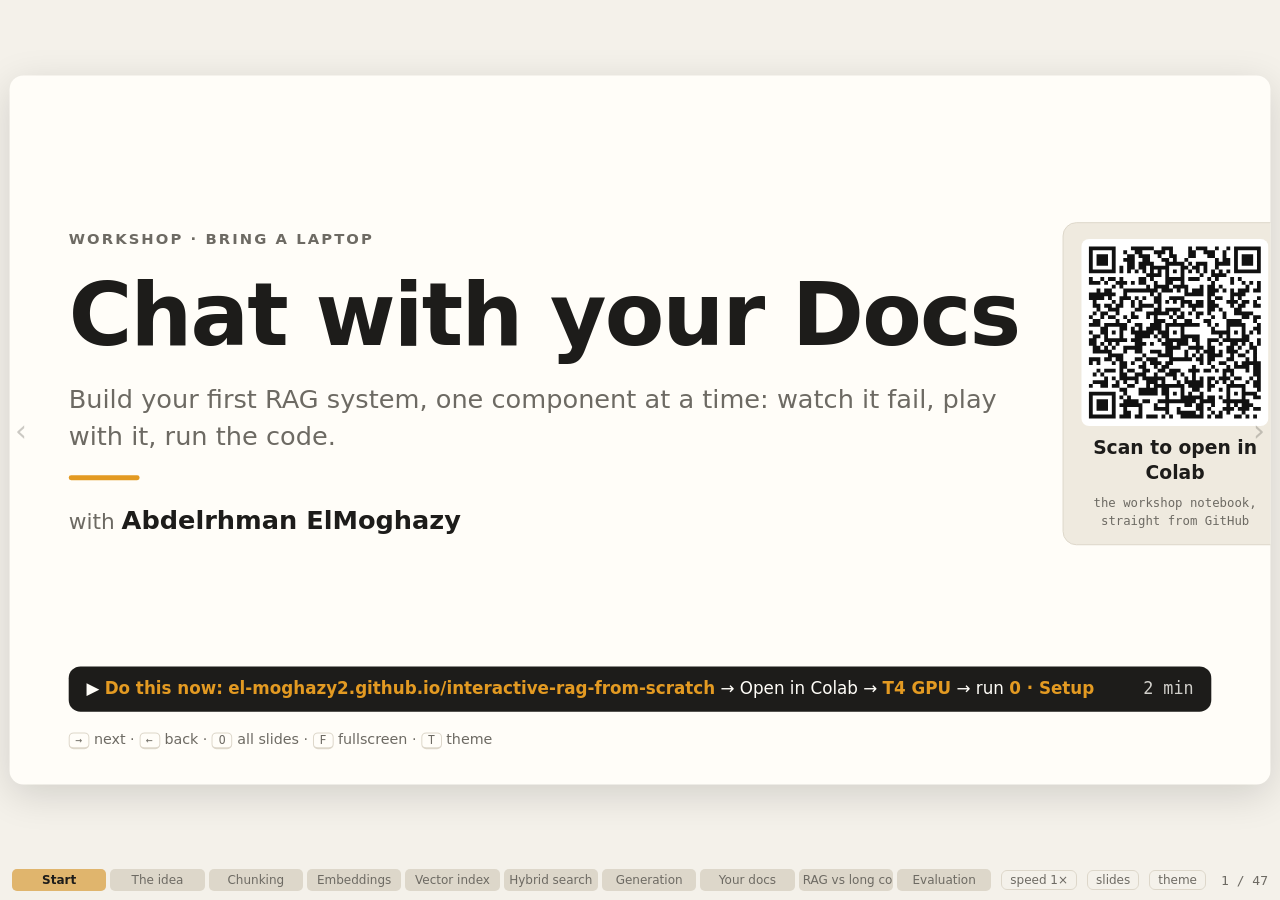
==== commit 0859495f: "Title slide: QR code opens the notebook directly in Colab" ====
--- a/site/index.html
+++ b/site/index.html
@@ -4,7 +4,7 @@
 <meta charset="utf-8">
 <meta name="viewport" content="width=device-width, initial-scale=1">
 <title>Chat with your Docs: build your first RAG</title>
-<link rel="stylesheet" href="style.css?v=57948">
+<link rel="stylesheet" href="style.css?v=57949">
 </head>
 <body>
 <div id="viewport"><div id="stage">
@@ -20,9 +20,9 @@
     <p class="speaker">with <b>Abdelrhman ElMoghazy</b></p>
   </div>
   <div class="title-qr">
-    <svg viewBox="0 0 45 45" width="190" height="190" role="img" aria-label="QR code for the workshop notebook on GitHub"><rect width="45" height="45" fill="#fff"/><path d="M2 2h1v1h-1zM3 2h1v1h-1zM4 2h1v1h-1zM5 2h1v1h-1zM6 2h1v1h-1zM7 2h1v1h-1zM8 2h1v1h-1zM11 2h1v1h-1zM17 2h1v1h-1zM18 2h1v1h-1zM20 2h1v1h-1zM21 2h1v1h-1zM22 2h1v1h-1zM24 2h1v1h-1zM25 2h1v1h-1zM27 2h1v1h-1zM30 2h1v1h-1zM32 2h1v1h-1zM33 2h1v1h-1zM34 2h1v1h-1zM36 2h1v1h-1zM37 2h1v1h-1zM38 2h1v1h-1zM39 2h1v1h-1zM40 2h1v1h-1zM41 2h1v1h-1zM42 2h1v1h-1zM2 3h1v1h-1zM8 3h1v1h-1zM11 3h1v1h-1zM15 3h1v1h-1zM17 3h1v1h-1zM18 3h1v1h-1zM20 3h1v1h-1zM22 3h1v1h-1zM24 3h1v1h-1zM29 3h1v1h-1zM30 3h1v1h-1zM31 3h1v1h-1zM32 3h1v1h-1zM36 3h1v1h-1zM42 3h1v1h-1zM2 4h1v1h-1zM4 4h1v1h-1zM5 4h1v1h-1zM6 4h1v1h-1zM8 4h1v1h-1zM10 4h1v1h-1zM11 4h1v1h-1zM14 4h1v1h-1zM16 4h1v1h-1zM18 4h1v1h-1zM21 4h1v1h-1zM22 4h1v1h-1zM25 4h1v1h-1zM28 4h1v1h-1zM29 4h1v1h-1zM34 4h1v1h-1zM36 4h1v1h-1zM38 4h1v1h-1zM39 4h1v1h-1zM40 4h1v1h-1zM42 4h1v1h-1zM2 5h1v1h-1zM4 5h1v1h-1zM5 5h1v1h-1zM6 5h1v1h-1zM8 5h1v1h-1zM10 5h1v1h-1zM11 5h1v1h-1zM12 5h1v1h-1zM15 5h1v1h-1zM20 5h1v1h-1zM21 5h1v1h-1zM23 5h1v1h-1zM24 5h1v1h-1zM25 5h1v1h-1zM26 5h1v1h-1zM27 5h1v1h-1zM28 5h1v1h-1zM29 5h1v1h-1zM30 5h1v1h-1zM31 5h1v1h-1zM33 5h1v1h-1zM34 5h1v1h-1zM36 5h1v1h-1zM38 5h1v1h-1zM39 5h1v1h-1zM40 5h1v1h-1zM42 5h1v1h-1zM2 6h1v1h-1zM4 6h1v1h-1zM5 6h1v1h-1zM6 6h1v1h-1zM8 6h1v1h-1zM10 6h1v1h-1zM11 6h1v1h-1zM15 6h1v1h-1zM17 6h1v1h-1zM18 6h1v1h-1zM19 6h1v1h-1zM21 6h1v1h-1zM22 6h1v1h-1zM25 6h1v1h-1zM28 6h1v1h-1zM30 6h1v1h-1zM32 6h1v1h-1zM33 6h1v1h-1zM34 6h1v1h-1zM36 6h1v1h-1zM38 6h1v1h-1zM39 6h1v1h-1zM40 6h1v1h-1zM42 6h1v1h-1zM2 7h1v1h-1zM8 7h1v1h-1zM10 7h1v1h-1zM12 7h1v1h-1zM13 7h1v1h-1zM16 7h1v1h-1zM17 7h1v1h-1zM18 7h1v1h-1zM19 7h1v1h-1zM22 7h1v1h-1zM24 7h1v1h-1zM27 7h1v1h-1zM29 7h1v1h-1zM30 7h1v1h-1zM31 7h1v1h-1zM34 7h1v1h-1zM36 7h1v1h-1zM42 7h1v1h-1zM2 8h1v1h-1zM3 8h1v1h-1zM4 8h1v1h-1zM5 8h1v1h-1zM6 8h1v1h-1zM7 8h1v1h-1zM8 8h1v1h-1zM10 8h1v1h-1zM12 8h1v1h-1zM14 8h1v1h-1zM16 8h1v1h-1zM18 8h1v1h-1zM20 8h1v1h-1zM22 8h1v1h-1zM24 8h1v1h-1zM26 8h1v1h-1zM28 8h1v1h-1zM30 8h1v1h-1zM32 8h1v1h-1zM34 8h1v1h-1zM36 8h1v1h-1zM37 8h1v1h-1zM38 8h1v1h-1zM39 8h1v1h-1zM40 8h1v1h-1zM41 8h1v1h-1zM42 8h1v1h-1zM10 9h1v1h-1zM11 9h1v1h-1zM15 9h1v1h-1zM17 9h1v1h-1zM21 9h1v1h-1zM22 9h1v1h-1zM23 9h1v1h-1zM24 9h1v1h-1zM26 9h1v1h-1zM29 9h1v1h-1zM34 9h1v1h-1zM2 10h1v1h-1zM4 10h1v1h-1zM5 10h1v1h-1zM6 10h1v1h-1zM7 10h1v1h-1zM8 10h1v1h-1zM12 10h1v1h-1zM13 10h1v1h-1zM15 10h1v1h-1zM17 10h1v1h-1zM18 10h1v1h-1zM19 10h1v1h-1zM21 10h1v1h-1zM23 10h1v1h-1zM24 10h1v1h-1zM26 10h1v1h-1zM27 10h1v1h-1zM31 10h1v1h-1zM36 10h1v1h-1zM37 10h1v1h-1zM38 10h1v1h-1zM39 10h1v1h-1zM40 10h1v1h-1zM5 11h1v1h-1zM6 11h1v1h-1zM7 11h1v1h-1zM9 11h1v1h-1zM13 11h1v1h-1zM15 11h1v1h-1zM19 11h1v1h-1zM20 11h1v1h-1zM21 11h1v1h-1zM22 11h1v1h-1zM23 11h1v1h-1zM25 11h1v1h-1zM26 11h1v1h-1zM30 11h1v1h-1zM32 11h1v1h-1zM33 11h1v1h-1zM34 11h1v1h-1zM35 11h1v1h-1zM36 11h1v1h-1zM37 11h1v1h-1zM38 11h1v1h-1zM40 11h1v1h-1zM41 11h1v1h-1zM42 11h1v1h-1zM3 12h1v1h-1zM6 12h1v1h-1zM7 12h1v1h-1zM8 12h1v1h-1zM11 12h1v1h-1zM12 12h1v1h-1zM13 12h1v1h-1zM14 12h1v1h-1zM16 12h1v1h-1zM18 12h1v1h-1zM22 12h1v1h-1zM24 12h1v1h-1zM27 12h1v1h-1zM28 12h1v1h-1zM29 12h1v1h-1zM30 12h1v1h-1zM31 12h1v1h-1zM32 12h1v1h-1zM34 12h1v1h-1zM37 12h1v1h-1zM5 13h1v1h-1zM6 13h1v1h-1zM9 13h1v1h-1zM13 13h1v1h-1zM15 13h1v1h-1zM16 13h1v1h-1zM17 13h1v1h-1zM22 13h1v1h-1zM23 13h1v1h-1zM24 13h1v1h-1zM29 13h1v1h-1zM30 13h1v1h-1zM32 13h1v1h-1zM33 13h1v1h-1zM34 13h1v1h-1zM36 13h1v1h-1zM38 13h1v1h-1zM39 13h1v1h-1zM41 13h1v1h-1zM42 13h1v1h-1zM3 14h1v1h-1zM5 14h1v1h-1zM6 14h1v1h-1zM7 14h1v1h-1zM8 14h1v1h-1zM12 14h1v1h-1zM14 14h1v1h-1zM17 14h1v1h-1zM18 14h1v1h-1zM19 14h1v1h-1zM20 14h1v1h-1zM21 14h1v1h-1zM25 14h1v1h-1zM26 14h1v1h-1zM27 14h1v1h-1zM28 14h1v1h-1zM29 14h1v1h-1zM31 14h1v1h-1zM33 14h1v1h-1zM34 14h1v1h-1zM39 14h1v1h-1zM40 14h1v1h-1zM41 14h1v1h-1zM5 15h1v1h-1zM9 15h1v1h-1zM11 15h1v1h-1zM15 15h1v1h-1zM16 15h1v1h-1zM19 15h1v1h-1zM20 15h1v1h-1zM22 15h1v1h-1zM23 15h1v1h-1zM26 15h1v1h-1zM27 15h1v1h-1zM30 15h1v1h-1zM31 15h1v1h-1zM32 15h1v1h-1zM33 15h1v1h-1zM34 15h1v1h-1zM35 15h1v1h-1zM36 15h1v1h-1zM37 15h1v1h-1zM38 15h1v1h-1zM40 15h1v1h-1zM42 15h1v1h-1zM4 16h1v1h-1zM8 16h1v1h-1zM9 16h1v1h-1zM14 16h1v1h-1zM15 16h1v1h-1zM16 16h1v1h-1zM17 16h1v1h-1zM18 16h1v1h-1zM19 16h1v1h-1zM20 16h1v1h-1zM21 16h1v1h-1zM23 16h1v1h-1zM24 16h1v1h-1zM26 16h1v1h-1zM29 16h1v1h-1zM31 16h1v1h-1zM34 16h1v1h-1zM35 16h1v1h-1zM37 16h1v1h-1zM40 16h1v1h-1zM2 17h1v1h-1zM3 17h1v1h-1zM4 17h1v1h-1zM7 17h1v1h-1zM11 17h1v1h-1zM12 17h1v1h-1zM13 17h1v1h-1zM15 17h1v1h-1zM17 17h1v1h-1zM18 17h1v1h-1zM21 17h1v1h-1zM22 17h1v1h-1zM23 17h1v1h-1zM25 17h1v1h-1zM26 17h1v1h-1zM28 17h1v1h-1zM30 17h1v1h-1zM33 17h1v1h-1zM36 17h1v1h-1zM37 17h1v1h-1zM39 17h1v1h-1zM42 17h1v1h-1zM2 18h1v1h-1zM3 18h1v1h-1zM5 18h1v1h-1zM7 18h1v1h-1zM8 18h1v1h-1zM9 18h1v1h-1zM11 18h1v1h-1zM13 18h1v1h-1zM17 18h1v1h-1zM19 18h1v1h-1zM21 18h1v1h-1zM24 18h1v1h-1zM26 18h1v1h-1zM27 18h1v1h-1zM28 18h1v1h-1zM31 18h1v1h-1zM33 18h1v1h-1zM35 18h1v1h-1zM37 18h1v1h-1zM39 18h1v1h-1zM40 18h1v1h-1zM41 18h1v1h-1zM4 19h1v1h-1zM5 19h1v1h-1zM6 19h1v1h-1zM9 19h1v1h-1zM11 19h1v1h-1zM12 19h1v1h-1zM14 19h1v1h-1zM17 19h1v1h-1zM19 19h1v1h-1zM21 19h1v1h-1zM22 19h1v1h-1zM23 19h1v1h-1zM25 19h1v1h-1zM30 19h1v1h-1zM31 19h1v1h-1zM32 19h1v1h-1zM33 19h1v1h-1zM34 19h1v1h-1zM36 19h1v1h-1zM37 19h1v1h-1zM38 19h1v1h-1zM42 19h1v1h-1zM2 20h1v1h-1zM5 20h1v1h-1zM6 20h1v1h-1zM7 20h1v1h-1zM8 20h1v1h-1zM12 20h1v1h-1zM16 20h1v1h-1zM17 20h1v1h-1zM18 20h1v1h-1zM19 20h1v1h-1zM22 20h1v1h-1zM23 20h1v1h-1zM26 20h1v1h-1zM29 20h1v1h-1zM30 20h1v1h-1zM32 20h1v1h-1zM35 20h1v1h-1zM36 20h1v1h-1zM38 20h1v1h-1zM40 20h1v1h-1zM6 21h1v1h-1zM10 21h1v1h-1zM11 21h1v1h-1zM12 21h1v1h-1zM14 21h1v1h-1zM15 21h1v1h-1zM17 21h1v1h-1zM18 21h1v1h-1zM19 21h1v1h-1zM20 21h1v1h-1zM21 21h1v1h-1zM22 21h1v1h-1zM23 21h1v1h-1zM24 21h1v1h-1zM25 21h1v1h-1zM29 21h1v1h-1zM30 21h1v1h-1zM32 21h1v1h-1zM33 21h1v1h-1zM38 21h1v1h-1zM39 21h1v1h-1zM2 22h1v1h-1zM3 22h1v1h-1zM4 22h1v1h-1zM5 22h1v1h-1zM7 22h1v1h-1zM8 22h1v1h-1zM11 22h1v1h-1zM12 22h1v1h-1zM15 22h1v1h-1zM16 22h1v1h-1zM18 22h1v1h-1zM21 22h1v1h-1zM23 22h1v1h-1zM25 22h1v1h-1zM26 22h1v1h-1zM27 22h1v1h-1zM28 22h1v1h-1zM31 22h1v1h-1zM37 22h1v1h-1zM40 22h1v1h-1zM41 22h1v1h-1zM5 23h1v1h-1zM10 23h1v1h-1zM14 23h1v1h-1zM15 23h1v1h-1zM16 23h1v1h-1zM20 23h1v1h-1zM21 23h1v1h-1zM22 23h1v1h-1zM23 23h1v1h-1zM24 23h1v1h-1zM25 23h1v1h-1zM27 23h1v1h-1zM28 23h1v1h-1zM30 23h1v1h-1zM31 23h1v1h-1zM32 23h1v1h-1zM33 23h1v1h-1zM34 23h1v1h-1zM35 23h1v1h-1zM36 23h1v1h-1zM37 23h1v1h-1zM38 23h1v1h-1zM41 23h1v1h-1zM42 23h1v1h-1zM3 24h1v1h-1zM6 24h1v1h-1zM8 24h1v1h-1zM13 24h1v1h-1zM17 24h1v1h-1zM19 24h1v1h-1zM23 24h1v1h-1zM24 24h1v1h-1zM26 24h1v1h-1zM27 24h1v1h-1zM28 24h1v1h-1zM29 24h1v1h-1zM32 24h1v1h-1zM35 24h1v1h-1zM36 24h1v1h-1zM37 24h1v1h-1zM39 24h1v1h-1zM2 25h1v1h-1zM3 25h1v1h-1zM7 25h1v1h-1zM10 25h1v1h-1zM12 25h1v1h-1zM13 25h1v1h-1zM18 25h1v1h-1zM21 25h1v1h-1zM23 25h1v1h-1zM24 25h1v1h-1zM25 25h1v1h-1zM26 25h1v1h-1zM29 25h1v1h-1zM30 25h1v1h-1zM34 25h1v1h-1zM35 25h1v1h-1zM37 25h1v1h-1zM39 25h1v1h-1zM41 25h1v1h-1zM42 25h1v1h-1zM4 26h1v1h-1zM7 26h1v1h-1zM8 26h1v1h-1zM9 26h1v1h-1zM10 26h1v1h-1zM11 26h1v1h-1zM13 26h1v1h-1zM15 26h1v1h-1zM17 26h1v1h-1zM18 26h1v1h-1zM19 26h1v1h-1zM24 26h1v1h-1zM26 26h1v1h-1zM27 26h1v1h-1zM28 26h1v1h-1zM29 26h1v1h-1zM30 26h1v1h-1zM31 26h1v1h-1zM35 26h1v1h-1zM40 26h1v1h-1zM41 26h1v1h-1zM2 27h1v1h-1zM6 27h1v1h-1zM10 27h1v1h-1zM11 27h1v1h-1zM14 27h1v1h-1zM15 27h1v1h-1zM17 27h1v1h-1zM19 27h1v1h-1zM20 27h1v1h-1zM22 27h1v1h-1zM25 27h1v1h-1zM30 27h1v1h-1zM33 27h1v1h-1zM35 27h1v1h-1zM36 27h1v1h-1zM37 27h1v1h-1zM38 27h1v1h-1zM39 27h1v1h-1zM42 27h1v1h-1zM3 28h1v1h-1zM5 28h1v1h-1zM7 28h1v1h-1zM8 28h1v1h-1zM9 28h1v1h-1zM10 28h1v1h-1zM11 28h1v1h-1zM12 28h1v1h-1zM13 28h1v1h-1zM16 28h1v1h-1zM18 28h1v1h-1zM22 28h1v1h-1zM23 28h1v1h-1zM24 28h1v1h-1zM28 28h1v1h-1zM29 28h1v1h-1zM32 28h1v1h-1zM34 28h1v1h-1zM36 28h1v1h-1zM38 28h1v1h-1zM4 29h1v1h-1zM6 29h1v1h-1zM14 29h1v1h-1zM17 29h1v1h-1zM22 29h1v1h-1zM23 29h1v1h-1zM24 29h1v1h-1zM25 29h1v1h-1zM28 29h1v1h-1zM29 29h1v1h-1zM33 29h1v1h-1zM34 29h1v1h-1zM36 29h1v1h-1zM37 29h1v1h-1zM38 29h1v1h-1zM39 29h1v1h-1zM42 29h1v1h-1zM2 30h1v1h-1zM3 30h1v1h-1zM4 30h1v1h-1zM7 30h1v1h-1zM8 30h1v1h-1zM14 30h1v1h-1zM15 30h1v1h-1zM16 30h1v1h-1zM19 30h1v1h-1zM21 30h1v1h-1zM22 30h1v1h-1zM24 30h1v1h-1zM25 30h1v1h-1zM26 30h1v1h-1zM27 30h1v1h-1zM31 30h1v1h-1zM33 30h1v1h-1zM39 30h1v1h-1zM40 30h1v1h-1zM42 30h1v1h-1zM2 31h1v1h-1zM4 31h1v1h-1zM5 31h1v1h-1zM10 31h1v1h-1zM11 31h1v1h-1zM12 31h1v1h-1zM13 31h1v1h-1zM16 31h1v1h-1zM23 31h1v1h-1zM25 31h1v1h-1zM27 31h1v1h-1zM32 31h1v1h-1zM33 31h1v1h-1zM34 31h1v1h-1zM36 31h1v1h-1zM38 31h1v1h-1zM40 31h1v1h-1zM41 31h1v1h-1zM42 31h1v1h-1zM2 32h1v1h-1zM5 32h1v1h-1zM7 32h1v1h-1zM8 32h1v1h-1zM10 32h1v1h-1zM13 32h1v1h-1zM14 32h1v1h-1zM17 32h1v1h-1zM19 32h1v1h-1zM20 32h1v1h-1zM22 32h1v1h-1zM23 32h1v1h-1zM24 32h1v1h-1zM26 32h1v1h-1zM27 32h1v1h-1zM28 32h1v1h-1zM29 32h1v1h-1zM31 32h1v1h-1zM32 32h1v1h-1zM35 32h1v1h-1zM36 32h1v1h-1zM39 32h1v1h-1zM2 33h1v1h-1zM4 33h1v1h-1zM5 33h1v1h-1zM6 33h1v1h-1zM11 33h1v1h-1zM13 33h1v1h-1zM16 33h1v1h-1zM17 33h1v1h-1zM18 33h1v1h-1zM23 33h1v1h-1zM24 33h1v1h-1zM25 33h1v1h-1zM29 33h1v1h-1zM32 33h1v1h-1zM33 33h1v1h-1zM35 33h1v1h-1zM36 33h1v1h-1zM38 33h1v1h-1zM42 33h1v1h-1zM2 34h1v1h-1zM4 34h1v1h-1zM6 34h1v1h-1zM7 34h1v1h-1zM8 34h1v1h-1zM9 34h1v1h-1zM11 34h1v1h-1zM14 34h1v1h-1zM15 34h1v1h-1zM19 34h1v1h-1zM20 34h1v1h-1zM24 34h1v1h-1zM25 34h1v1h-1zM26 34h1v1h-1zM27 34h1v1h-1zM29 34h1v1h-1zM31 34h1v1h-1zM32 34h1v1h-1zM34 34h1v1h-1zM35 34h1v1h-1zM36 34h1v1h-1zM37 34h1v1h-1zM38 34h1v1h-1zM39 34h1v1h-1zM40 34h1v1h-1zM41 34h1v1h-1zM10 35h1v1h-1zM12 35h1v1h-1zM17 35h1v1h-1zM18 35h1v1h-1zM20 35h1v1h-1zM21 35h1v1h-1zM22 35h1v1h-1zM25 35h1v1h-1zM27 35h1v1h-1zM30 35h1v1h-1zM31 35h1v1h-1zM32 35h1v1h-1zM34 35h1v1h-1zM38 35h1v1h-1zM41 35h1v1h-1zM42 35h1v1h-1zM2 36h1v1h-1zM3 36h1v1h-1zM4 36h1v1h-1zM5 36h1v1h-1zM6 36h1v1h-1zM7 36h1v1h-1zM8 36h1v1h-1zM11 36h1v1h-1zM14 36h1v1h-1zM17 36h1v1h-1zM18 36h1v1h-1zM20 36h1v1h-1zM24 36h1v1h-1zM29 36h1v1h-1zM30 36h1v1h-1zM31 36h1v1h-1zM33 36h1v1h-1zM34 36h1v1h-1zM36 36h1v1h-1zM38 36h1v1h-1zM39 36h1v1h-1zM2 37h1v1h-1zM8 37h1v1h-1zM10 37h1v1h-1zM11 37h1v1h-1zM12 37h1v1h-1zM13 37h1v1h-1zM14 37h1v1h-1zM18 37h1v1h-1zM21 37h1v1h-1zM25 37h1v1h-1zM28 37h1v1h-1zM30 37h1v1h-1zM33 37h1v1h-1zM34 37h1v1h-1zM38 37h1v1h-1zM39 37h1v1h-1zM41 37h1v1h-1zM2 38h1v1h-1zM4 38h1v1h-1zM5 38h1v1h-1zM6 38h1v1h-1zM8 38h1v1h-1zM10 38h1v1h-1zM11 38h1v1h-1zM14 38h1v1h-1zM16 38h1v1h-1zM18 38h1v1h-1zM20 38h1v1h-1zM22 38h1v1h-1zM23 38h1v1h-1zM24 38h1v1h-1zM25 38h1v1h-1zM27 38h1v1h-1zM28 38h1v1h-1zM30 38h1v1h-1zM31 38h1v1h-1zM34 38h1v1h-1zM35 38h1v1h-1zM36 38h1v1h-1zM37 38h1v1h-1zM38 38h1v1h-1zM39 38h1v1h-1zM40 38h1v1h-1zM41 38h1v1h-1zM42 38h1v1h-1zM2 39h1v1h-1zM4 39h1v1h-1zM5 39h1v1h-1zM6 39h1v1h-1zM8 39h1v1h-1zM10 39h1v1h-1zM11 39h1v1h-1zM12 39h1v1h-1zM16 39h1v1h-1zM21 39h1v1h-1zM22 39h1v1h-1zM25 39h1v1h-1zM30 39h1v1h-1zM33 39h1v1h-1zM34 39h1v1h-1zM35 39h1v1h-1zM37 39h1v1h-1zM39 39h1v1h-1zM41 39h1v1h-1zM42 39h1v1h-1zM2 40h1v1h-1zM4 40h1v1h-1zM5 40h1v1h-1zM6 40h1v1h-1zM8 40h1v1h-1zM10 40h1v1h-1zM14 40h1v1h-1zM20 40h1v1h-1zM23 40h1v1h-1zM24 40h1v1h-1zM27 40h1v1h-1zM29 40h1v1h-1zM30 40h1v1h-1zM33 40h1v1h-1zM34 40h1v1h-1zM35 40h1v1h-1zM36 40h1v1h-1zM37 40h1v1h-1zM38 40h1v1h-1zM39 40h1v1h-1zM40 40h1v1h-1zM2 41h1v1h-1zM8 41h1v1h-1zM11 41h1v1h-1zM12 41h1v1h-1zM13 41h1v1h-1zM15 41h1v1h-1zM16 41h1v1h-1zM17 41h1v1h-1zM21 41h1v1h-1zM22 41h1v1h-1zM23 41h1v1h-1zM28 41h1v1h-1zM32 41h1v1h-1zM33 41h1v1h-1zM34 41h1v1h-1zM36 41h1v1h-1zM38 41h1v1h-1zM39 41h1v1h-1zM41 41h1v1h-1zM2 42h1v1h-1zM3 42h1v1h-1zM4 42h1v1h-1zM5 42h1v1h-1zM6 42h1v1h-1zM7 42h1v1h-1zM8 42h1v1h-1zM10 42h1v1h-1zM11 42h1v1h-1zM12 42h1v1h-1zM13 42h1v1h-1zM14 42h1v1h-1zM15 42h1v1h-1zM16 42h1v1h-1zM20 42h1v1h-1zM25 42h1v1h-1zM26 42h1v1h-1zM27 42h1v1h-1zM28 42h1v1h-1zM29 42h1v1h-1zM31 42h1v1h-1zM33 42h1v1h-1zM35 42h1v1h-1zM36 42h1v1h-1zM37 42h1v1h-1zM38 42h1v1h-1zM39 42h1v1h-1z" fill="#111"/></svg>
-    <b>Scan for the notebook</b>
-    <span>github.com/El-Moghazy2/<br>interactive-rag-from-scratch</span>
+    <svg viewBox="0 0 49 49" width="190" height="190" role="img" aria-label="QR code that opens the workshop notebook in Google Colab"><rect width="49" height="49" fill="#fff"/><path d="M2 2h1v1h-1zM3 2h1v1h-1zM4 2h1v1h-1zM5 2h1v1h-1zM6 2h1v1h-1zM7 2h1v1h-1zM8 2h1v1h-1zM13 2h1v1h-1zM14 2h1v1h-1zM15 2h1v1h-1zM16 2h1v1h-1zM17 2h1v1h-1zM18 2h1v1h-1zM21 2h1v1h-1zM22 2h1v1h-1zM23 2h1v1h-1zM28 2h1v1h-1zM30 2h1v1h-1zM31 2h1v1h-1zM32 2h1v1h-1zM35 2h1v1h-1zM38 2h1v1h-1zM40 2h1v1h-1zM41 2h1v1h-1zM42 2h1v1h-1zM43 2h1v1h-1zM44 2h1v1h-1zM45 2h1v1h-1zM46 2h1v1h-1zM2 3h1v1h-1zM8 3h1v1h-1zM11 3h1v1h-1zM14 3h1v1h-1zM15 3h1v1h-1zM19 3h1v1h-1zM20 3h1v1h-1zM21 3h1v1h-1zM23 3h1v1h-1zM28 3h1v1h-1zM29 3h1v1h-1zM32 3h1v1h-1zM33 3h1v1h-1zM34 3h1v1h-1zM37 3h1v1h-1zM40 3h1v1h-1zM46 3h1v1h-1zM2 4h1v1h-1zM4 4h1v1h-1zM5 4h1v1h-1zM6 4h1v1h-1zM8 4h1v1h-1zM12 4h1v1h-1zM13 4h1v1h-1zM15 4h1v1h-1zM16 4h1v1h-1zM17 4h1v1h-1zM20 4h1v1h-1zM23 4h1v1h-1zM24 4h1v1h-1zM28 4h1v1h-1zM29 4h1v1h-1zM33 4h1v1h-1zM34 4h1v1h-1zM37 4h1v1h-1zM40 4h1v1h-1zM42 4h1v1h-1zM43 4h1v1h-1zM44 4h1v1h-1zM46 4h1v1h-1zM2 5h1v1h-1zM4 5h1v1h-1zM5 5h1v1h-1zM6 5h1v1h-1zM8 5h1v1h-1zM11 5h1v1h-1zM12 5h1v1h-1zM13 5h1v1h-1zM16 5h1v1h-1zM17 5h1v1h-1zM21 5h1v1h-1zM22 5h1v1h-1zM24 5h1v1h-1zM27 5h1v1h-1zM35 5h1v1h-1zM37 5h1v1h-1zM38 5h1v1h-1zM40 5h1v1h-1zM42 5h1v1h-1zM43 5h1v1h-1zM44 5h1v1h-1zM46 5h1v1h-1zM2 6h1v1h-1zM4 6h1v1h-1zM5 6h1v1h-1zM6 6h1v1h-1zM8 6h1v1h-1zM12 6h1v1h-1zM13 6h1v1h-1zM15 6h1v1h-1zM16 6h1v1h-1zM17 6h1v1h-1zM18 6h1v1h-1zM22 6h1v1h-1zM23 6h1v1h-1zM24 6h1v1h-1zM25 6h1v1h-1zM26 6h1v1h-1zM28 6h1v1h-1zM30 6h1v1h-1zM31 6h1v1h-1zM32 6h1v1h-1zM35 6h1v1h-1zM36 6h1v1h-1zM37 6h1v1h-1zM38 6h1v1h-1zM40 6h1v1h-1zM42 6h1v1h-1zM43 6h1v1h-1zM44 6h1v1h-1zM46 6h1v1h-1zM2 7h1v1h-1zM8 7h1v1h-1zM10 7h1v1h-1zM12 7h1v1h-1zM13 7h1v1h-1zM15 7h1v1h-1zM16 7h1v1h-1zM18 7h1v1h-1zM19 7h1v1h-1zM20 7h1v1h-1zM21 7h1v1h-1zM22 7h1v1h-1zM26 7h1v1h-1zM27 7h1v1h-1zM29 7h1v1h-1zM30 7h1v1h-1zM32 7h1v1h-1zM35 7h1v1h-1zM40 7h1v1h-1zM46 7h1v1h-1zM2 8h1v1h-1zM3 8h1v1h-1zM4 8h1v1h-1zM5 8h1v1h-1zM6 8h1v1h-1zM7 8h1v1h-1zM8 8h1v1h-1zM10 8h1v1h-1zM12 8h1v1h-1zM14 8h1v1h-1zM16 8h1v1h-1zM18 8h1v1h-1zM20 8h1v1h-1zM22 8h1v1h-1zM24 8h1v1h-1zM26 8h1v1h-1zM28 8h1v1h-1zM30 8h1v1h-1zM32 8h1v1h-1zM34 8h1v1h-1zM36 8h1v1h-1zM38 8h1v1h-1zM40 8h1v1h-1zM41 8h1v1h-1zM42 8h1v1h-1zM43 8h1v1h-1zM44 8h1v1h-1zM45 8h1v1h-1zM46 8h1v1h-1zM17 9h1v1h-1zM18 9h1v1h-1zM19 9h1v1h-1zM20 9h1v1h-1zM22 9h1v1h-1zM26 9h1v1h-1zM31 9h1v1h-1zM34 9h1v1h-1zM35 9h1v1h-1zM36 9h1v1h-1zM37 9h1v1h-1zM2 10h1v1h-1zM5 10h1v1h-1zM7 10h1v1h-1zM8 10h1v1h-1zM10 10h1v1h-1zM15 10h1v1h-1zM16 10h1v1h-1zM18 10h1v1h-1zM22 10h1v1h-1zM23 10h1v1h-1zM24 10h1v1h-1zM25 10h1v1h-1zM26 10h1v1h-1zM28 10h1v1h-1zM29 10h1v1h-1zM30 10h1v1h-1zM33 10h1v1h-1zM35 10h1v1h-1zM39 10h1v1h-1zM41 10h1v1h-1zM2 11h1v1h-1zM3 11h1v1h-1zM4 11h1v1h-1zM6 11h1v1h-1zM9 11h1v1h-1zM10 11h1v1h-1zM11 11h1v1h-1zM13 11h1v1h-1zM15 11h1v1h-1zM16 11h1v1h-1zM19 11h1v1h-1zM22 11h1v1h-1zM23 11h1v1h-1zM26 11h1v1h-1zM34 11h1v1h-1zM39 11h1v1h-1zM42 11h1v1h-1zM44 11h1v1h-1zM46 11h1v1h-1zM8 12h1v1h-1zM10 12h1v1h-1zM17 12h1v1h-1zM19 12h1v1h-1zM20 12h1v1h-1zM21 12h1v1h-1zM22 12h1v1h-1zM24 12h1v1h-1zM25 12h1v1h-1zM26 12h1v1h-1zM27 12h1v1h-1zM31 12h1v1h-1zM33 12h1v1h-1zM34 12h1v1h-1zM36 12h1v1h-1zM43 12h1v1h-1zM46 12h1v1h-1zM4 13h1v1h-1zM6 13h1v1h-1zM7 13h1v1h-1zM11 13h1v1h-1zM12 13h1v1h-1zM13 13h1v1h-1zM14 13h1v1h-1zM15 13h1v1h-1zM16 13h1v1h-1zM17 13h1v1h-1zM18 13h1v1h-1zM19 13h1v1h-1zM21 13h1v1h-1zM22 13h1v1h-1zM23 13h1v1h-1zM25 13h1v1h-1zM27 13h1v1h-1zM29 13h1v1h-1zM30 13h1v1h-1zM31 13h1v1h-1zM33 13h1v1h-1zM34 13h1v1h-1zM35 13h1v1h-1zM37 13h1v1h-1zM39 13h1v1h-1zM41 13h1v1h-1zM42 13h1v1h-1zM43 13h1v1h-1zM45 13h1v1h-1zM46 13h1v1h-1zM2 14h1v1h-1zM3 14h1v1h-1zM4 14h1v1h-1zM5 14h1v1h-1zM6 14h1v1h-1zM7 14h1v1h-1zM8 14h1v1h-1zM11 14h1v1h-1zM18 14h1v1h-1zM20 14h1v1h-1zM27 14h1v1h-1zM28 14h1v1h-1zM29 14h1v1h-1zM30 14h1v1h-1zM31 14h1v1h-1zM33 14h1v1h-1zM34 14h1v1h-1zM39 14h1v1h-1zM40 14h1v1h-1zM41 14h1v1h-1zM42 14h1v1h-1zM2 15h1v1h-1zM3 15h1v1h-1zM4 15h1v1h-1zM5 15h1v1h-1zM7 15h1v1h-1zM10 15h1v1h-1zM11 15h1v1h-1zM12 15h1v1h-1zM14 15h1v1h-1zM16 15h1v1h-1zM19 15h1v1h-1zM20 15h1v1h-1zM23 15h1v1h-1zM24 15h1v1h-1zM25 15h1v1h-1zM26 15h1v1h-1zM33 15h1v1h-1zM35 15h1v1h-1zM36 15h1v1h-1zM39 15h1v1h-1zM41 15h1v1h-1zM46 15h1v1h-1zM3 16h1v1h-1zM8 16h1v1h-1zM10 16h1v1h-1zM13 16h1v1h-1zM15 16h1v1h-1zM19 16h1v1h-1zM20 16h1v1h-1zM22 16h1v1h-1zM24 16h1v1h-1zM26 16h1v1h-1zM27 16h1v1h-1zM28 16h1v1h-1zM30 16h1v1h-1zM31 16h1v1h-1zM33 16h1v1h-1zM34 16h1v1h-1zM38 16h1v1h-1zM39 16h1v1h-1zM40 16h1v1h-1zM42 16h1v1h-1zM43 16h1v1h-1zM45 16h1v1h-1zM3 17h1v1h-1zM4 17h1v1h-1zM6 17h1v1h-1zM7 17h1v1h-1zM9 17h1v1h-1zM10 17h1v1h-1zM13 17h1v1h-1zM15 17h1v1h-1zM16 17h1v1h-1zM17 17h1v1h-1zM18 17h1v1h-1zM20 17h1v1h-1zM26 17h1v1h-1zM28 17h1v1h-1zM29 17h1v1h-1zM30 17h1v1h-1zM31 17h1v1h-1zM33 17h1v1h-1zM34 17h1v1h-1zM35 17h1v1h-1zM39 17h1v1h-1zM41 17h1v1h-1zM42 17h1v1h-1zM45 17h1v1h-1zM46 17h1v1h-1zM4 18h1v1h-1zM7 18h1v1h-1zM8 18h1v1h-1zM9 18h1v1h-1zM14 18h1v1h-1zM15 18h1v1h-1zM19 18h1v1h-1zM20 18h1v1h-1zM22 18h1v1h-1zM23 18h1v1h-1zM24 18h1v1h-1zM25 18h1v1h-1zM29 18h1v1h-1zM33 18h1v1h-1zM34 18h1v1h-1zM36 18h1v1h-1zM40 18h1v1h-1zM41 18h1v1h-1zM3 19h1v1h-1zM5 19h1v1h-1zM6 19h1v1h-1zM9 19h1v1h-1zM13 19h1v1h-1zM17 19h1v1h-1zM18 19h1v1h-1zM19 19h1v1h-1zM20 19h1v1h-1zM21 19h1v1h-1zM22 19h1v1h-1zM24 19h1v1h-1zM26 19h1v1h-1zM28 19h1v1h-1zM30 19h1v1h-1zM31 19h1v1h-1zM33 19h1v1h-1zM37 19h1v1h-1zM40 19h1v1h-1zM41 19h1v1h-1zM42 19h1v1h-1zM43 19h1v1h-1zM44 19h1v1h-1zM2 20h1v1h-1zM5 20h1v1h-1zM7 20h1v1h-1zM8 20h1v1h-1zM11 20h1v1h-1zM13 20h1v1h-1zM14 20h1v1h-1zM17 20h1v1h-1zM19 20h1v1h-1zM23 20h1v1h-1zM25 20h1v1h-1zM26 20h1v1h-1zM30 20h1v1h-1zM34 20h1v1h-1zM37 20h1v1h-1zM42 20h1v1h-1zM43 20h1v1h-1zM45 20h1v1h-1zM46 20h1v1h-1zM3 21h1v1h-1zM4 21h1v1h-1zM9 21h1v1h-1zM12 21h1v1h-1zM19 21h1v1h-1zM20 21h1v1h-1zM21 21h1v1h-1zM24 21h1v1h-1zM27 21h1v1h-1zM28 21h1v1h-1zM32 21h1v1h-1zM33 21h1v1h-1zM38 21h1v1h-1zM39 21h1v1h-1zM40 21h1v1h-1zM41 21h1v1h-1zM45 21h1v1h-1zM2 22h1v1h-1zM3 22h1v1h-1zM4 22h1v1h-1zM6 22h1v1h-1zM7 22h1v1h-1zM8 22h1v1h-1zM9 22h1v1h-1zM10 22h1v1h-1zM11 22h1v1h-1zM14 22h1v1h-1zM15 22h1v1h-1zM18 22h1v1h-1zM19 22h1v1h-1zM20 22h1v1h-1zM22 22h1v1h-1zM23 22h1v1h-1zM24 22h1v1h-1zM25 22h1v1h-1zM26 22h1v1h-1zM27 22h1v1h-1zM28 22h1v1h-1zM29 22h1v1h-1zM30 22h1v1h-1zM33 22h1v1h-1zM35 22h1v1h-1zM38 22h1v1h-1zM39 22h1v1h-1zM40 22h1v1h-1zM41 22h1v1h-1zM42 22h1v1h-1zM46 22h1v1h-1zM5 23h1v1h-1zM6 23h1v1h-1zM10 23h1v1h-1zM11 23h1v1h-1zM13 23h1v1h-1zM15 23h1v1h-1zM17 23h1v1h-1zM18 23h1v1h-1zM19 23h1v1h-1zM20 23h1v1h-1zM22 23h1v1h-1zM26 23h1v1h-1zM34 23h1v1h-1zM38 23h1v1h-1zM42 23h1v1h-1zM45 23h1v1h-1zM46 23h1v1h-1zM2 24h1v1h-1zM5 24h1v1h-1zM6 24h1v1h-1zM8 24h1v1h-1zM10 24h1v1h-1zM13 24h1v1h-1zM14 24h1v1h-1zM15 24h1v1h-1zM16 24h1v1h-1zM17 24h1v1h-1zM18 24h1v1h-1zM20 24h1v1h-1zM21 24h1v1h-1zM22 24h1v1h-1zM24 24h1v1h-1zM26 24h1v1h-1zM34 24h1v1h-1zM35 24h1v1h-1zM36 24h1v1h-1zM37 24h1v1h-1zM38 24h1v1h-1zM40 24h1v1h-1zM42 24h1v1h-1zM44 24h1v1h-1zM46 24h1v1h-1zM3 25h1v1h-1zM4 25h1v1h-1zM6 25h1v1h-1zM10 25h1v1h-1zM14 25h1v1h-1zM15 25h1v1h-1zM16 25h1v1h-1zM17 25h1v1h-1zM19 25h1v1h-1zM21 25h1v1h-1zM22 25h1v1h-1zM26 25h1v1h-1zM27 25h1v1h-1zM28 25h1v1h-1zM29 25h1v1h-1zM30 25h1v1h-1zM36 25h1v1h-1zM38 25h1v1h-1zM42 25h1v1h-1zM43 25h1v1h-1zM2 26h1v1h-1zM3 26h1v1h-1zM6 26h1v1h-1zM7 26h1v1h-1zM8 26h1v1h-1zM9 26h1v1h-1zM10 26h1v1h-1zM11 26h1v1h-1zM13 26h1v1h-1zM14 26h1v1h-1zM15 26h1v1h-1zM20 26h1v1h-1zM22 26h1v1h-1zM23 26h1v1h-1zM24 26h1v1h-1zM25 26h1v1h-1zM26 26h1v1h-1zM27 26h1v1h-1zM29 26h1v1h-1zM30 26h1v1h-1zM33 26h1v1h-1zM34 26h1v1h-1zM35 26h1v1h-1zM37 26h1v1h-1zM38 26h1v1h-1zM39 26h1v1h-1zM40 26h1v1h-1zM41 26h1v1h-1zM42 26h1v1h-1zM43 26h1v1h-1zM46 26h1v1h-1zM2 27h1v1h-1zM3 27h1v1h-1zM5 27h1v1h-1zM7 27h1v1h-1zM9 27h1v1h-1zM14 27h1v1h-1zM15 27h1v1h-1zM16 27h1v1h-1zM18 27h1v1h-1zM21 27h1v1h-1zM22 27h1v1h-1zM23 27h1v1h-1zM25 27h1v1h-1zM26 27h1v1h-1zM27 27h1v1h-1zM30 27h1v1h-1zM33 27h1v1h-1zM36 27h1v1h-1zM39 27h1v1h-1zM40 27h1v1h-1zM42 27h1v1h-1zM44 27h1v1h-1zM46 27h1v1h-1zM3 28h1v1h-1zM4 28h1v1h-1zM6 28h1v1h-1zM8 28h1v1h-1zM11 28h1v1h-1zM12 28h1v1h-1zM13 28h1v1h-1zM14 28h1v1h-1zM15 28h1v1h-1zM22 28h1v1h-1zM23 28h1v1h-1zM24 28h1v1h-1zM25 28h1v1h-1zM28 28h1v1h-1zM29 28h1v1h-1zM30 28h1v1h-1zM31 28h1v1h-1zM33 28h1v1h-1zM34 28h1v1h-1zM38 28h1v1h-1zM39 28h1v1h-1zM41 28h1v1h-1zM44 28h1v1h-1zM45 28h1v1h-1zM3 29h1v1h-1zM4 29h1v1h-1zM5 29h1v1h-1zM6 29h1v1h-1zM7 29h1v1h-1zM11 29h1v1h-1zM14 29h1v1h-1zM15 29h1v1h-1zM18 29h1v1h-1zM19 29h1v1h-1zM20 29h1v1h-1zM22 29h1v1h-1zM23 29h1v1h-1zM27 29h1v1h-1zM30 29h1v1h-1zM32 29h1v1h-1zM33 29h1v1h-1zM34 29h1v1h-1zM36 29h1v1h-1zM38 29h1v1h-1zM39 29h1v1h-1zM40 29h1v1h-1zM43 29h1v1h-1zM45 29h1v1h-1zM7 30h1v1h-1zM8 30h1v1h-1zM9 30h1v1h-1zM10 30h1v1h-1zM16 30h1v1h-1zM20 30h1v1h-1zM21 30h1v1h-1zM22 30h1v1h-1zM23 30h1v1h-1zM27 30h1v1h-1zM29 30h1v1h-1zM31 30h1v1h-1zM33 30h1v1h-1zM34 30h1v1h-1zM35 30h1v1h-1zM36 30h1v1h-1zM39 30h1v1h-1zM41 30h1v1h-1zM42 30h1v1h-1zM45 30h1v1h-1zM2 31h1v1h-1zM3 31h1v1h-1zM4 31h1v1h-1zM6 31h1v1h-1zM7 31h1v1h-1zM9 31h1v1h-1zM10 31h1v1h-1zM14 31h1v1h-1zM15 31h1v1h-1zM17 31h1v1h-1zM18 31h1v1h-1zM19 31h1v1h-1zM23 31h1v1h-1zM24 31h1v1h-1zM25 31h1v1h-1zM26 31h1v1h-1zM27 31h1v1h-1zM28 31h1v1h-1zM30 31h1v1h-1zM31 31h1v1h-1zM33 31h1v1h-1zM34 31h1v1h-1zM38 31h1v1h-1zM39 31h1v1h-1zM43 31h1v1h-1zM45 31h1v1h-1zM2 32h1v1h-1zM4 32h1v1h-1zM8 32h1v1h-1zM10 32h1v1h-1zM11 32h1v1h-1zM13 32h1v1h-1zM16 32h1v1h-1zM18 32h1v1h-1zM19 32h1v1h-1zM20 32h1v1h-1zM22 32h1v1h-1zM23 32h1v1h-1zM31 32h1v1h-1zM33 32h1v1h-1zM36 32h1v1h-1zM37 32h1v1h-1zM40 32h1v1h-1zM42 32h1v1h-1zM43 32h1v1h-1zM44 32h1v1h-1zM45 32h1v1h-1zM46 32h1v1h-1zM10 33h1v1h-1zM11 33h1v1h-1zM15 33h1v1h-1zM16 33h1v1h-1zM19 33h1v1h-1zM21 33h1v1h-1zM22 33h1v1h-1zM29 33h1v1h-1zM34 33h1v1h-1zM38 33h1v1h-1zM40 33h1v1h-1zM41 33h1v1h-1zM42 33h1v1h-1zM43 33h1v1h-1zM45 33h1v1h-1zM46 33h1v1h-1zM4 34h1v1h-1zM6 34h1v1h-1zM7 34h1v1h-1zM8 34h1v1h-1zM10 34h1v1h-1zM12 34h1v1h-1zM13 34h1v1h-1zM16 34h1v1h-1zM17 34h1v1h-1zM20 34h1v1h-1zM21 34h1v1h-1zM23 34h1v1h-1zM24 34h1v1h-1zM25 34h1v1h-1zM28 34h1v1h-1zM29 34h1v1h-1zM30 34h1v1h-1zM32 34h1v1h-1zM33 34h1v1h-1zM35 34h1v1h-1zM37 34h1v1h-1zM38 34h1v1h-1zM39 34h1v1h-1zM43 34h1v1h-1zM45 34h1v1h-1zM46 34h1v1h-1zM3 35h1v1h-1zM5 35h1v1h-1zM10 35h1v1h-1zM11 35h1v1h-1zM14 35h1v1h-1zM15 35h1v1h-1zM16 35h1v1h-1zM19 35h1v1h-1zM22 35h1v1h-1zM23 35h1v1h-1zM24 35h1v1h-1zM26 35h1v1h-1zM29 35h1v1h-1zM37 35h1v1h-1zM39 35h1v1h-1zM45 35h1v1h-1zM46 35h1v1h-1zM6 36h1v1h-1zM8 36h1v1h-1zM10 36h1v1h-1zM11 36h1v1h-1zM12 36h1v1h-1zM13 36h1v1h-1zM14 36h1v1h-1zM16 36h1v1h-1zM17 36h1v1h-1zM18 36h1v1h-1zM19 36h1v1h-1zM20 36h1v1h-1zM21 36h1v1h-1zM24 36h1v1h-1zM27 36h1v1h-1zM29 36h1v1h-1zM31 36h1v1h-1zM33 36h1v1h-1zM34 36h1v1h-1zM36 36h1v1h-1zM37 36h1v1h-1zM38 36h1v1h-1zM40 36h1v1h-1zM41 36h1v1h-1zM44 36h1v1h-1zM46 36h1v1h-1zM3 37h1v1h-1zM4 37h1v1h-1zM5 37h1v1h-1zM6 37h1v1h-1zM9 37h1v1h-1zM11 37h1v1h-1zM14 37h1v1h-1zM17 37h1v1h-1zM18 37h1v1h-1zM19 37h1v1h-1zM21 37h1v1h-1zM25 37h1v1h-1zM27 37h1v1h-1zM28 37h1v1h-1zM29 37h1v1h-1zM30 37h1v1h-1zM31 37h1v1h-1zM33 37h1v1h-1zM35 37h1v1h-1zM37 37h1v1h-1zM39 37h1v1h-1zM43 37h1v1h-1zM45 37h1v1h-1zM46 37h1v1h-1zM2 38h1v1h-1zM5 38h1v1h-1zM6 38h1v1h-1zM8 38h1v1h-1zM9 38h1v1h-1zM12 38h1v1h-1zM13 38h1v1h-1zM17 38h1v1h-1zM19 38h1v1h-1zM20 38h1v1h-1zM21 38h1v1h-1zM22 38h1v1h-1zM23 38h1v1h-1zM24 38h1v1h-1zM25 38h1v1h-1zM26 38h1v1h-1zM28 38h1v1h-1zM29 38h1v1h-1zM30 38h1v1h-1zM31 38h1v1h-1zM33 38h1v1h-1zM34 38h1v1h-1zM38 38h1v1h-1zM39 38h1v1h-1zM40 38h1v1h-1zM41 38h1v1h-1zM42 38h1v1h-1zM45 38h1v1h-1zM46 38h1v1h-1zM10 39h1v1h-1zM11 39h1v1h-1zM15 39h1v1h-1zM16 39h1v1h-1zM17 39h1v1h-1zM18 39h1v1h-1zM19 39h1v1h-1zM21 39h1v1h-1zM22 39h1v1h-1zM26 39h1v1h-1zM29 39h1v1h-1zM30 39h1v1h-1zM33 39h1v1h-1zM36 39h1v1h-1zM38 39h1v1h-1zM42 39h1v1h-1zM46 39h1v1h-1zM2 40h1v1h-1zM3 40h1v1h-1zM4 40h1v1h-1zM5 40h1v1h-1zM6 40h1v1h-1zM7 40h1v1h-1zM8 40h1v1h-1zM11 40h1v1h-1zM15 40h1v1h-1zM16 40h1v1h-1zM17 40h1v1h-1zM18 40h1v1h-1zM19 40h1v1h-1zM21 40h1v1h-1zM22 40h1v1h-1zM24 40h1v1h-1zM26 40h1v1h-1zM28 40h1v1h-1zM31 40h1v1h-1zM38 40h1v1h-1zM40 40h1v1h-1zM42 40h1v1h-1zM43 40h1v1h-1zM44 40h1v1h-1zM45 40h1v1h-1zM2 41h1v1h-1zM8 41h1v1h-1zM10 41h1v1h-1zM12 41h1v1h-1zM22 41h1v1h-1zM26 41h1v1h-1zM27 41h1v1h-1zM28 41h1v1h-1zM29 41h1v1h-1zM30 41h1v1h-1zM31 41h1v1h-1zM33 41h1v1h-1zM34 41h1v1h-1zM36 41h1v1h-1zM38 41h1v1h-1zM42 41h1v1h-1zM45 41h1v1h-1zM46 41h1v1h-1zM2 42h1v1h-1zM4 42h1v1h-1zM5 42h1v1h-1zM6 42h1v1h-1zM8 42h1v1h-1zM11 42h1v1h-1zM12 42h1v1h-1zM13 42h1v1h-1zM14 42h1v1h-1zM16 42h1v1h-1zM17 42h1v1h-1zM20 42h1v1h-1zM21 42h1v1h-1zM22 42h1v1h-1zM23 42h1v1h-1zM24 42h1v1h-1zM25 42h1v1h-1zM26 42h1v1h-1zM27 42h1v1h-1zM28 42h1v1h-1zM29 42h1v1h-1zM31 42h1v1h-1zM32 42h1v1h-1zM33 42h1v1h-1zM34 42h1v1h-1zM37 42h1v1h-1zM38 42h1v1h-1zM39 42h1v1h-1zM40 42h1v1h-1zM41 42h1v1h-1zM42 42h1v1h-1zM43 42h1v1h-1zM2 43h1v1h-1zM4 43h1v1h-1zM5 43h1v1h-1zM6 43h1v1h-1zM8 43h1v1h-1zM10 43h1v1h-1zM11 43h1v1h-1zM12 43h1v1h-1zM13 43h1v1h-1zM14 43h1v1h-1zM15 43h1v1h-1zM19 43h1v1h-1zM22 43h1v1h-1zM27 43h1v1h-1zM28 43h1v1h-1zM30 43h1v1h-1zM31 43h1v1h-1zM34 43h1v1h-1zM38 43h1v1h-1zM40 43h1v1h-1zM42 43h1v1h-1zM43 43h1v1h-1zM44 43h1v1h-1zM2 44h1v1h-1zM4 44h1v1h-1zM5 44h1v1h-1zM6 44h1v1h-1zM8 44h1v1h-1zM11 44h1v1h-1zM15 44h1v1h-1zM19 44h1v1h-1zM20 44h1v1h-1zM21 44h1v1h-1zM22 44h1v1h-1zM25 44h1v1h-1zM30 44h1v1h-1zM31 44h1v1h-1zM33 44h1v1h-1zM37 44h1v1h-1zM38 44h1v1h-1zM39 44h1v1h-1zM41 44h1v1h-1zM42 44h1v1h-1zM43 44h1v1h-1zM45 44h1v1h-1zM46 44h1v1h-1zM2 45h1v1h-1zM8 45h1v1h-1zM11 45h1v1h-1zM12 45h1v1h-1zM15 45h1v1h-1zM22 45h1v1h-1zM25 45h1v1h-1zM26 45h1v1h-1zM27 45h1v1h-1zM28 45h1v1h-1zM29 45h1v1h-1zM31 45h1v1h-1zM34 45h1v1h-1zM36 45h1v1h-1zM38 45h1v1h-1zM42 45h1v1h-1zM2 46h1v1h-1zM3 46h1v1h-1zM4 46h1v1h-1zM5 46h1v1h-1zM6 46h1v1h-1zM7 46h1v1h-1zM8 46h1v1h-1zM10 46h1v1h-1zM11 46h1v1h-1zM12 46h1v1h-1zM14 46h1v1h-1zM15 46h1v1h-1zM17 46h1v1h-1zM18 46h1v1h-1zM19 46h1v1h-1zM21 46h1v1h-1zM23 46h1v1h-1zM26 46h1v1h-1zM27 46h1v1h-1zM28 46h1v1h-1zM29 46h1v1h-1zM30 46h1v1h-1zM31 46h1v1h-1zM33 46h1v1h-1zM35 46h1v1h-1zM36 46h1v1h-1zM40 46h1v1h-1zM41 46h1v1h-1zM43 46h1v1h-1zM45 46h1v1h-1z" fill="#111"/></svg>
+    <b>Scan to open in Colab</b>
+    <span>the workshop notebook,<br>straight from GitHub</span>
   </div>
   </div>
   <div class="banner"><span>▶ <b>Do this now:</b> <b>el-moghazy2.github.io/interactive-rag-from-scratch</b> → Open in Colab → <b>T4 GPU</b> → run <b>0 · Setup</b></span><span class="time">2 min</span></div>
@@ -786,8 +786,8 @@
 </div>
 <div id="overview"></div>
 
-<script src="data.js?v=57948"></script>
-<script src="demos.js?v=57948"></script>
-<script src="deck.js?v=57948"></script>
+<script src="data.js?v=57949"></script>
+<script src="demos.js?v=57949"></script>
+<script src="deck.js?v=57949"></script>
 </body>
 </html>
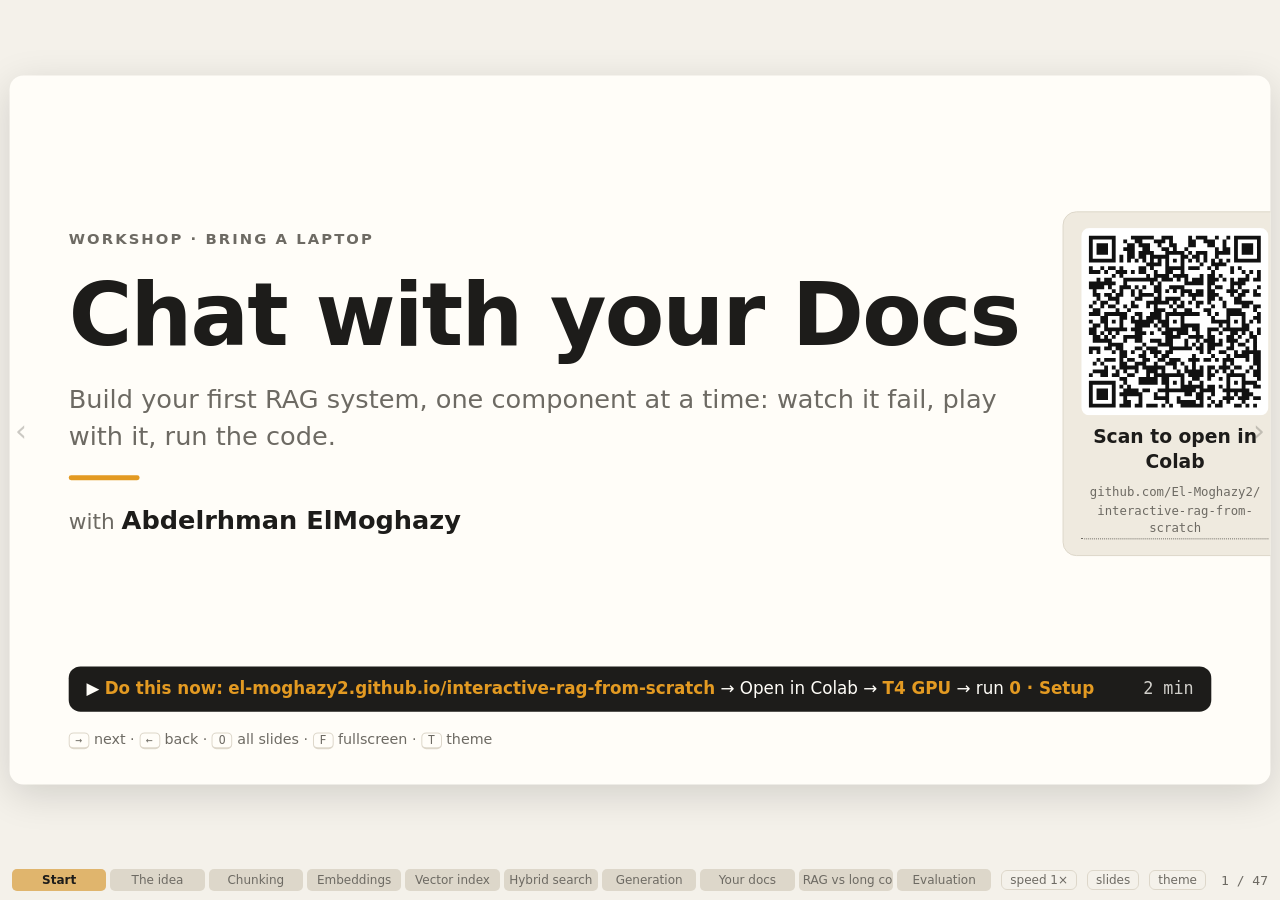
==== commit 5b838baf: "Title slide: GitHub repo link under the QR code" ====
--- a/site/index.html
+++ b/site/index.html
@@ -4,7 +4,7 @@
 <meta charset="utf-8">
 <meta name="viewport" content="width=device-width, initial-scale=1">
 <title>Chat with your Docs: build your first RAG</title>
-<link rel="stylesheet" href="style.css?v=57949">
+<link rel="stylesheet" href="style.css?v=57950">
 </head>
 <body>
 <div id="viewport"><div id="stage">
@@ -22,7 +22,7 @@
   <div class="title-qr">
     <svg viewBox="0 0 49 49" width="190" height="190" role="img" aria-label="QR code that opens the workshop notebook in Google Colab"><rect width="49" height="49" fill="#fff"/><path d="M2 2h1v1h-1zM3 2h1v1h-1zM4 2h1v1h-1zM5 2h1v1h-1zM6 2h1v1h-1zM7 2h1v1h-1zM8 2h1v1h-1zM13 2h1v1h-1zM14 2h1v1h-1zM15 2h1v1h-1zM16 2h1v1h-1zM17 2h1v1h-1zM18 2h1v1h-1zM21 2h1v1h-1zM22 2h1v1h-1zM23 2h1v1h-1zM28 2h1v1h-1zM30 2h1v1h-1zM31 2h1v1h-1zM32 2h1v1h-1zM35 2h1v1h-1zM38 2h1v1h-1zM40 2h1v1h-1zM41 2h1v1h-1zM42 2h1v1h-1zM43 2h1v1h-1zM44 2h1v1h-1zM45 2h1v1h-1zM46 2h1v1h-1zM2 3h1v1h-1zM8 3h1v1h-1zM11 3h1v1h-1zM14 3h1v1h-1zM15 3h1v1h-1zM19 3h1v1h-1zM20 3h1v1h-1zM21 3h1v1h-1zM23 3h1v1h-1zM28 3h1v1h-1zM29 3h1v1h-1zM32 3h1v1h-1zM33 3h1v1h-1zM34 3h1v1h-1zM37 3h1v1h-1zM40 3h1v1h-1zM46 3h1v1h-1zM2 4h1v1h-1zM4 4h1v1h-1zM5 4h1v1h-1zM6 4h1v1h-1zM8 4h1v1h-1zM12 4h1v1h-1zM13 4h1v1h-1zM15 4h1v1h-1zM16 4h1v1h-1zM17 4h1v1h-1zM20 4h1v1h-1zM23 4h1v1h-1zM24 4h1v1h-1zM28 4h1v1h-1zM29 4h1v1h-1zM33 4h1v1h-1zM34 4h1v1h-1zM37 4h1v1h-1zM40 4h1v1h-1zM42 4h1v1h-1zM43 4h1v1h-1zM44 4h1v1h-1zM46 4h1v1h-1zM2 5h1v1h-1zM4 5h1v1h-1zM5 5h1v1h-1zM6 5h1v1h-1zM8 5h1v1h-1zM11 5h1v1h-1zM12 5h1v1h-1zM13 5h1v1h-1zM16 5h1v1h-1zM17 5h1v1h-1zM21 5h1v1h-1zM22 5h1v1h-1zM24 5h1v1h-1zM27 5h1v1h-1zM35 5h1v1h-1zM37 5h1v1h-1zM38 5h1v1h-1zM40 5h1v1h-1zM42 5h1v1h-1zM43 5h1v1h-1zM44 5h1v1h-1zM46 5h1v1h-1zM2 6h1v1h-1zM4 6h1v1h-1zM5 6h1v1h-1zM6 6h1v1h-1zM8 6h1v1h-1zM12 6h1v1h-1zM13 6h1v1h-1zM15 6h1v1h-1zM16 6h1v1h-1zM17 6h1v1h-1zM18 6h1v1h-1zM22 6h1v1h-1zM23 6h1v1h-1zM24 6h1v1h-1zM25 6h1v1h-1zM26 6h1v1h-1zM28 6h1v1h-1zM30 6h1v1h-1zM31 6h1v1h-1zM32 6h1v1h-1zM35 6h1v1h-1zM36 6h1v1h-1zM37 6h1v1h-1zM38 6h1v1h-1zM40 6h1v1h-1zM42 6h1v1h-1zM43 6h1v1h-1zM44 6h1v1h-1zM46 6h1v1h-1zM2 7h1v1h-1zM8 7h1v1h-1zM10 7h1v1h-1zM12 7h1v1h-1zM13 7h1v1h-1zM15 7h1v1h-1zM16 7h1v1h-1zM18 7h1v1h-1zM19 7h1v1h-1zM20 7h1v1h-1zM21 7h1v1h-1zM22 7h1v1h-1zM26 7h1v1h-1zM27 7h1v1h-1zM29 7h1v1h-1zM30 7h1v1h-1zM32 7h1v1h-1zM35 7h1v1h-1zM40 7h1v1h-1zM46 7h1v1h-1zM2 8h1v1h-1zM3 8h1v1h-1zM4 8h1v1h-1zM5 8h1v1h-1zM6 8h1v1h-1zM7 8h1v1h-1zM8 8h1v1h-1zM10 8h1v1h-1zM12 8h1v1h-1zM14 8h1v1h-1zM16 8h1v1h-1zM18 8h1v1h-1zM20 8h1v1h-1zM22 8h1v1h-1zM24 8h1v1h-1zM26 8h1v1h-1zM28 8h1v1h-1zM30 8h1v1h-1zM32 8h1v1h-1zM34 8h1v1h-1zM36 8h1v1h-1zM38 8h1v1h-1zM40 8h1v1h-1zM41 8h1v1h-1zM42 8h1v1h-1zM43 8h1v1h-1zM44 8h1v1h-1zM45 8h1v1h-1zM46 8h1v1h-1zM17 9h1v1h-1zM18 9h1v1h-1zM19 9h1v1h-1zM20 9h1v1h-1zM22 9h1v1h-1zM26 9h1v1h-1zM31 9h1v1h-1zM34 9h1v1h-1zM35 9h1v1h-1zM36 9h1v1h-1zM37 9h1v1h-1zM2 10h1v1h-1zM5 10h1v1h-1zM7 10h1v1h-1zM8 10h1v1h-1zM10 10h1v1h-1zM15 10h1v1h-1zM16 10h1v1h-1zM18 10h1v1h-1zM22 10h1v1h-1zM23 10h1v1h-1zM24 10h1v1h-1zM25 10h1v1h-1zM26 10h1v1h-1zM28 10h1v1h-1zM29 10h1v1h-1zM30 10h1v1h-1zM33 10h1v1h-1zM35 10h1v1h-1zM39 10h1v1h-1zM41 10h1v1h-1zM2 11h1v1h-1zM3 11h1v1h-1zM4 11h1v1h-1zM6 11h1v1h-1zM9 11h1v1h-1zM10 11h1v1h-1zM11 11h1v1h-1zM13 11h1v1h-1zM15 11h1v1h-1zM16 11h1v1h-1zM19 11h1v1h-1zM22 11h1v1h-1zM23 11h1v1h-1zM26 11h1v1h-1zM34 11h1v1h-1zM39 11h1v1h-1zM42 11h1v1h-1zM44 11h1v1h-1zM46 11h1v1h-1zM8 12h1v1h-1zM10 12h1v1h-1zM17 12h1v1h-1zM19 12h1v1h-1zM20 12h1v1h-1zM21 12h1v1h-1zM22 12h1v1h-1zM24 12h1v1h-1zM25 12h1v1h-1zM26 12h1v1h-1zM27 12h1v1h-1zM31 12h1v1h-1zM33 12h1v1h-1zM34 12h1v1h-1zM36 12h1v1h-1zM43 12h1v1h-1zM46 12h1v1h-1zM4 13h1v1h-1zM6 13h1v1h-1zM7 13h1v1h-1zM11 13h1v1h-1zM12 13h1v1h-1zM13 13h1v1h-1zM14 13h1v1h-1zM15 13h1v1h-1zM16 13h1v1h-1zM17 13h1v1h-1zM18 13h1v1h-1zM19 13h1v1h-1zM21 13h1v1h-1zM22 13h1v1h-1zM23 13h1v1h-1zM25 13h1v1h-1zM27 13h1v1h-1zM29 13h1v1h-1zM30 13h1v1h-1zM31 13h1v1h-1zM33 13h1v1h-1zM34 13h1v1h-1zM35 13h1v1h-1zM37 13h1v1h-1zM39 13h1v1h-1zM41 13h1v1h-1zM42 13h1v1h-1zM43 13h1v1h-1zM45 13h1v1h-1zM46 13h1v1h-1zM2 14h1v1h-1zM3 14h1v1h-1zM4 14h1v1h-1zM5 14h1v1h-1zM6 14h1v1h-1zM7 14h1v1h-1zM8 14h1v1h-1zM11 14h1v1h-1zM18 14h1v1h-1zM20 14h1v1h-1zM27 14h1v1h-1zM28 14h1v1h-1zM29 14h1v1h-1zM30 14h1v1h-1zM31 14h1v1h-1zM33 14h1v1h-1zM34 14h1v1h-1zM39 14h1v1h-1zM40 14h1v1h-1zM41 14h1v1h-1zM42 14h1v1h-1zM2 15h1v1h-1zM3 15h1v1h-1zM4 15h1v1h-1zM5 15h1v1h-1zM7 15h1v1h-1zM10 15h1v1h-1zM11 15h1v1h-1zM12 15h1v1h-1zM14 15h1v1h-1zM16 15h1v1h-1zM19 15h1v1h-1zM20 15h1v1h-1zM23 15h1v1h-1zM24 15h1v1h-1zM25 15h1v1h-1zM26 15h1v1h-1zM33 15h1v1h-1zM35 15h1v1h-1zM36 15h1v1h-1zM39 15h1v1h-1zM41 15h1v1h-1zM46 15h1v1h-1zM3 16h1v1h-1zM8 16h1v1h-1zM10 16h1v1h-1zM13 16h1v1h-1zM15 16h1v1h-1zM19 16h1v1h-1zM20 16h1v1h-1zM22 16h1v1h-1zM24 16h1v1h-1zM26 16h1v1h-1zM27 16h1v1h-1zM28 16h1v1h-1zM30 16h1v1h-1zM31 16h1v1h-1zM33 16h1v1h-1zM34 16h1v1h-1zM38 16h1v1h-1zM39 16h1v1h-1zM40 16h1v1h-1zM42 16h1v1h-1zM43 16h1v1h-1zM45 16h1v1h-1zM3 17h1v1h-1zM4 17h1v1h-1zM6 17h1v1h-1zM7 17h1v1h-1zM9 17h1v1h-1zM10 17h1v1h-1zM13 17h1v1h-1zM15 17h1v1h-1zM16 17h1v1h-1zM17 17h1v1h-1zM18 17h1v1h-1zM20 17h1v1h-1zM26 17h1v1h-1zM28 17h1v1h-1zM29 17h1v1h-1zM30 17h1v1h-1zM31 17h1v1h-1zM33 17h1v1h-1zM34 17h1v1h-1zM35 17h1v1h-1zM39 17h1v1h-1zM41 17h1v1h-1zM42 17h1v1h-1zM45 17h1v1h-1zM46 17h1v1h-1zM4 18h1v1h-1zM7 18h1v1h-1zM8 18h1v1h-1zM9 18h1v1h-1zM14 18h1v1h-1zM15 18h1v1h-1zM19 18h1v1h-1zM20 18h1v1h-1zM22 18h1v1h-1zM23 18h1v1h-1zM24 18h1v1h-1zM25 18h1v1h-1zM29 18h1v1h-1zM33 18h1v1h-1zM34 18h1v1h-1zM36 18h1v1h-1zM40 18h1v1h-1zM41 18h1v1h-1zM3 19h1v1h-1zM5 19h1v1h-1zM6 19h1v1h-1zM9 19h1v1h-1zM13 19h1v1h-1zM17 19h1v1h-1zM18 19h1v1h-1zM19 19h1v1h-1zM20 19h1v1h-1zM21 19h1v1h-1zM22 19h1v1h-1zM24 19h1v1h-1zM26 19h1v1h-1zM28 19h1v1h-1zM30 19h1v1h-1zM31 19h1v1h-1zM33 19h1v1h-1zM37 19h1v1h-1zM40 19h1v1h-1zM41 19h1v1h-1zM42 19h1v1h-1zM43 19h1v1h-1zM44 19h1v1h-1zM2 20h1v1h-1zM5 20h1v1h-1zM7 20h1v1h-1zM8 20h1v1h-1zM11 20h1v1h-1zM13 20h1v1h-1zM14 20h1v1h-1zM17 20h1v1h-1zM19 20h1v1h-1zM23 20h1v1h-1zM25 20h1v1h-1zM26 20h1v1h-1zM30 20h1v1h-1zM34 20h1v1h-1zM37 20h1v1h-1zM42 20h1v1h-1zM43 20h1v1h-1zM45 20h1v1h-1zM46 20h1v1h-1zM3 21h1v1h-1zM4 21h1v1h-1zM9 21h1v1h-1zM12 21h1v1h-1zM19 21h1v1h-1zM20 21h1v1h-1zM21 21h1v1h-1zM24 21h1v1h-1zM27 21h1v1h-1zM28 21h1v1h-1zM32 21h1v1h-1zM33 21h1v1h-1zM38 21h1v1h-1zM39 21h1v1h-1zM40 21h1v1h-1zM41 21h1v1h-1zM45 21h1v1h-1zM2 22h1v1h-1zM3 22h1v1h-1zM4 22h1v1h-1zM6 22h1v1h-1zM7 22h1v1h-1zM8 22h1v1h-1zM9 22h1v1h-1zM10 22h1v1h-1zM11 22h1v1h-1zM14 22h1v1h-1zM15 22h1v1h-1zM18 22h1v1h-1zM19 22h1v1h-1zM20 22h1v1h-1zM22 22h1v1h-1zM23 22h1v1h-1zM24 22h1v1h-1zM25 22h1v1h-1zM26 22h1v1h-1zM27 22h1v1h-1zM28 22h1v1h-1zM29 22h1v1h-1zM30 22h1v1h-1zM33 22h1v1h-1zM35 22h1v1h-1zM38 22h1v1h-1zM39 22h1v1h-1zM40 22h1v1h-1zM41 22h1v1h-1zM42 22h1v1h-1zM46 22h1v1h-1zM5 23h1v1h-1zM6 23h1v1h-1zM10 23h1v1h-1zM11 23h1v1h-1zM13 23h1v1h-1zM15 23h1v1h-1zM17 23h1v1h-1zM18 23h1v1h-1zM19 23h1v1h-1zM20 23h1v1h-1zM22 23h1v1h-1zM26 23h1v1h-1zM34 23h1v1h-1zM38 23h1v1h-1zM42 23h1v1h-1zM45 23h1v1h-1zM46 23h1v1h-1zM2 24h1v1h-1zM5 24h1v1h-1zM6 24h1v1h-1zM8 24h1v1h-1zM10 24h1v1h-1zM13 24h1v1h-1zM14 24h1v1h-1zM15 24h1v1h-1zM16 24h1v1h-1zM17 24h1v1h-1zM18 24h1v1h-1zM20 24h1v1h-1zM21 24h1v1h-1zM22 24h1v1h-1zM24 24h1v1h-1zM26 24h1v1h-1zM34 24h1v1h-1zM35 24h1v1h-1zM36 24h1v1h-1zM37 24h1v1h-1zM38 24h1v1h-1zM40 24h1v1h-1zM42 24h1v1h-1zM44 24h1v1h-1zM46 24h1v1h-1zM3 25h1v1h-1zM4 25h1v1h-1zM6 25h1v1h-1zM10 25h1v1h-1zM14 25h1v1h-1zM15 25h1v1h-1zM16 25h1v1h-1zM17 25h1v1h-1zM19 25h1v1h-1zM21 25h1v1h-1zM22 25h1v1h-1zM26 25h1v1h-1zM27 25h1v1h-1zM28 25h1v1h-1zM29 25h1v1h-1zM30 25h1v1h-1zM36 25h1v1h-1zM38 25h1v1h-1zM42 25h1v1h-1zM43 25h1v1h-1zM2 26h1v1h-1zM3 26h1v1h-1zM6 26h1v1h-1zM7 26h1v1h-1zM8 26h1v1h-1zM9 26h1v1h-1zM10 26h1v1h-1zM11 26h1v1h-1zM13 26h1v1h-1zM14 26h1v1h-1zM15 26h1v1h-1zM20 26h1v1h-1zM22 26h1v1h-1zM23 26h1v1h-1zM24 26h1v1h-1zM25 26h1v1h-1zM26 26h1v1h-1zM27 26h1v1h-1zM29 26h1v1h-1zM30 26h1v1h-1zM33 26h1v1h-1zM34 26h1v1h-1zM35 26h1v1h-1zM37 26h1v1h-1zM38 26h1v1h-1zM39 26h1v1h-1zM40 26h1v1h-1zM41 26h1v1h-1zM42 26h1v1h-1zM43 26h1v1h-1zM46 26h1v1h-1zM2 27h1v1h-1zM3 27h1v1h-1zM5 27h1v1h-1zM7 27h1v1h-1zM9 27h1v1h-1zM14 27h1v1h-1zM15 27h1v1h-1zM16 27h1v1h-1zM18 27h1v1h-1zM21 27h1v1h-1zM22 27h1v1h-1zM23 27h1v1h-1zM25 27h1v1h-1zM26 27h1v1h-1zM27 27h1v1h-1zM30 27h1v1h-1zM33 27h1v1h-1zM36 27h1v1h-1zM39 27h1v1h-1zM40 27h1v1h-1zM42 27h1v1h-1zM44 27h1v1h-1zM46 27h1v1h-1zM3 28h1v1h-1zM4 28h1v1h-1zM6 28h1v1h-1zM8 28h1v1h-1zM11 28h1v1h-1zM12 28h1v1h-1zM13 28h1v1h-1zM14 28h1v1h-1zM15 28h1v1h-1zM22 28h1v1h-1zM23 28h1v1h-1zM24 28h1v1h-1zM25 28h1v1h-1zM28 28h1v1h-1zM29 28h1v1h-1zM30 28h1v1h-1zM31 28h1v1h-1zM33 28h1v1h-1zM34 28h1v1h-1zM38 28h1v1h-1zM39 28h1v1h-1zM41 28h1v1h-1zM44 28h1v1h-1zM45 28h1v1h-1zM3 29h1v1h-1zM4 29h1v1h-1zM5 29h1v1h-1zM6 29h1v1h-1zM7 29h1v1h-1zM11 29h1v1h-1zM14 29h1v1h-1zM15 29h1v1h-1zM18 29h1v1h-1zM19 29h1v1h-1zM20 29h1v1h-1zM22 29h1v1h-1zM23 29h1v1h-1zM27 29h1v1h-1zM30 29h1v1h-1zM32 29h1v1h-1zM33 29h1v1h-1zM34 29h1v1h-1zM36 29h1v1h-1zM38 29h1v1h-1zM39 29h1v1h-1zM40 29h1v1h-1zM43 29h1v1h-1zM45 29h1v1h-1zM7 30h1v1h-1zM8 30h1v1h-1zM9 30h1v1h-1zM10 30h1v1h-1zM16 30h1v1h-1zM20 30h1v1h-1zM21 30h1v1h-1zM22 30h1v1h-1zM23 30h1v1h-1zM27 30h1v1h-1zM29 30h1v1h-1zM31 30h1v1h-1zM33 30h1v1h-1zM34 30h1v1h-1zM35 30h1v1h-1zM36 30h1v1h-1zM39 30h1v1h-1zM41 30h1v1h-1zM42 30h1v1h-1zM45 30h1v1h-1zM2 31h1v1h-1zM3 31h1v1h-1zM4 31h1v1h-1zM6 31h1v1h-1zM7 31h1v1h-1zM9 31h1v1h-1zM10 31h1v1h-1zM14 31h1v1h-1zM15 31h1v1h-1zM17 31h1v1h-1zM18 31h1v1h-1zM19 31h1v1h-1zM23 31h1v1h-1zM24 31h1v1h-1zM25 31h1v1h-1zM26 31h1v1h-1zM27 31h1v1h-1zM28 31h1v1h-1zM30 31h1v1h-1zM31 31h1v1h-1zM33 31h1v1h-1zM34 31h1v1h-1zM38 31h1v1h-1zM39 31h1v1h-1zM43 31h1v1h-1zM45 31h1v1h-1zM2 32h1v1h-1zM4 32h1v1h-1zM8 32h1v1h-1zM10 32h1v1h-1zM11 32h1v1h-1zM13 32h1v1h-1zM16 32h1v1h-1zM18 32h1v1h-1zM19 32h1v1h-1zM20 32h1v1h-1zM22 32h1v1h-1zM23 32h1v1h-1zM31 32h1v1h-1zM33 32h1v1h-1zM36 32h1v1h-1zM37 32h1v1h-1zM40 32h1v1h-1zM42 32h1v1h-1zM43 32h1v1h-1zM44 32h1v1h-1zM45 32h1v1h-1zM46 32h1v1h-1zM10 33h1v1h-1zM11 33h1v1h-1zM15 33h1v1h-1zM16 33h1v1h-1zM19 33h1v1h-1zM21 33h1v1h-1zM22 33h1v1h-1zM29 33h1v1h-1zM34 33h1v1h-1zM38 33h1v1h-1zM40 33h1v1h-1zM41 33h1v1h-1zM42 33h1v1h-1zM43 33h1v1h-1zM45 33h1v1h-1zM46 33h1v1h-1zM4 34h1v1h-1zM6 34h1v1h-1zM7 34h1v1h-1zM8 34h1v1h-1zM10 34h1v1h-1zM12 34h1v1h-1zM13 34h1v1h-1zM16 34h1v1h-1zM17 34h1v1h-1zM20 34h1v1h-1zM21 34h1v1h-1zM23 34h1v1h-1zM24 34h1v1h-1zM25 34h1v1h-1zM28 34h1v1h-1zM29 34h1v1h-1zM30 34h1v1h-1zM32 34h1v1h-1zM33 34h1v1h-1zM35 34h1v1h-1zM37 34h1v1h-1zM38 34h1v1h-1zM39 34h1v1h-1zM43 34h1v1h-1zM45 34h1v1h-1zM46 34h1v1h-1zM3 35h1v1h-1zM5 35h1v1h-1zM10 35h1v1h-1zM11 35h1v1h-1zM14 35h1v1h-1zM15 35h1v1h-1zM16 35h1v1h-1zM19 35h1v1h-1zM22 35h1v1h-1zM23 35h1v1h-1zM24 35h1v1h-1zM26 35h1v1h-1zM29 35h1v1h-1zM37 35h1v1h-1zM39 35h1v1h-1zM45 35h1v1h-1zM46 35h1v1h-1zM6 36h1v1h-1zM8 36h1v1h-1zM10 36h1v1h-1zM11 36h1v1h-1zM12 36h1v1h-1zM13 36h1v1h-1zM14 36h1v1h-1zM16 36h1v1h-1zM17 36h1v1h-1zM18 36h1v1h-1zM19 36h1v1h-1zM20 36h1v1h-1zM21 36h1v1h-1zM24 36h1v1h-1zM27 36h1v1h-1zM29 36h1v1h-1zM31 36h1v1h-1zM33 36h1v1h-1zM34 36h1v1h-1zM36 36h1v1h-1zM37 36h1v1h-1zM38 36h1v1h-1zM40 36h1v1h-1zM41 36h1v1h-1zM44 36h1v1h-1zM46 36h1v1h-1zM3 37h1v1h-1zM4 37h1v1h-1zM5 37h1v1h-1zM6 37h1v1h-1zM9 37h1v1h-1zM11 37h1v1h-1zM14 37h1v1h-1zM17 37h1v1h-1zM18 37h1v1h-1zM19 37h1v1h-1zM21 37h1v1h-1zM25 37h1v1h-1zM27 37h1v1h-1zM28 37h1v1h-1zM29 37h1v1h-1zM30 37h1v1h-1zM31 37h1v1h-1zM33 37h1v1h-1zM35 37h1v1h-1zM37 37h1v1h-1zM39 37h1v1h-1zM43 37h1v1h-1zM45 37h1v1h-1zM46 37h1v1h-1zM2 38h1v1h-1zM5 38h1v1h-1zM6 38h1v1h-1zM8 38h1v1h-1zM9 38h1v1h-1zM12 38h1v1h-1zM13 38h1v1h-1zM17 38h1v1h-1zM19 38h1v1h-1zM20 38h1v1h-1zM21 38h1v1h-1zM22 38h1v1h-1zM23 38h1v1h-1zM24 38h1v1h-1zM25 38h1v1h-1zM26 38h1v1h-1zM28 38h1v1h-1zM29 38h1v1h-1zM30 38h1v1h-1zM31 38h1v1h-1zM33 38h1v1h-1zM34 38h1v1h-1zM38 38h1v1h-1zM39 38h1v1h-1zM40 38h1v1h-1zM41 38h1v1h-1zM42 38h1v1h-1zM45 38h1v1h-1zM46 38h1v1h-1zM10 39h1v1h-1zM11 39h1v1h-1zM15 39h1v1h-1zM16 39h1v1h-1zM17 39h1v1h-1zM18 39h1v1h-1zM19 39h1v1h-1zM21 39h1v1h-1zM22 39h1v1h-1zM26 39h1v1h-1zM29 39h1v1h-1zM30 39h1v1h-1zM33 39h1v1h-1zM36 39h1v1h-1zM38 39h1v1h-1zM42 39h1v1h-1zM46 39h1v1h-1zM2 40h1v1h-1zM3 40h1v1h-1zM4 40h1v1h-1zM5 40h1v1h-1zM6 40h1v1h-1zM7 40h1v1h-1zM8 40h1v1h-1zM11 40h1v1h-1zM15 40h1v1h-1zM16 40h1v1h-1zM17 40h1v1h-1zM18 40h1v1h-1zM19 40h1v1h-1zM21 40h1v1h-1zM22 40h1v1h-1zM24 40h1v1h-1zM26 40h1v1h-1zM28 40h1v1h-1zM31 40h1v1h-1zM38 40h1v1h-1zM40 40h1v1h-1zM42 40h1v1h-1zM43 40h1v1h-1zM44 40h1v1h-1zM45 40h1v1h-1zM2 41h1v1h-1zM8 41h1v1h-1zM10 41h1v1h-1zM12 41h1v1h-1zM22 41h1v1h-1zM26 41h1v1h-1zM27 41h1v1h-1zM28 41h1v1h-1zM29 41h1v1h-1zM30 41h1v1h-1zM31 41h1v1h-1zM33 41h1v1h-1zM34 41h1v1h-1zM36 41h1v1h-1zM38 41h1v1h-1zM42 41h1v1h-1zM45 41h1v1h-1zM46 41h1v1h-1zM2 42h1v1h-1zM4 42h1v1h-1zM5 42h1v1h-1zM6 42h1v1h-1zM8 42h1v1h-1zM11 42h1v1h-1zM12 42h1v1h-1zM13 42h1v1h-1zM14 42h1v1h-1zM16 42h1v1h-1zM17 42h1v1h-1zM20 42h1v1h-1zM21 42h1v1h-1zM22 42h1v1h-1zM23 42h1v1h-1zM24 42h1v1h-1zM25 42h1v1h-1zM26 42h1v1h-1zM27 42h1v1h-1zM28 42h1v1h-1zM29 42h1v1h-1zM31 42h1v1h-1zM32 42h1v1h-1zM33 42h1v1h-1zM34 42h1v1h-1zM37 42h1v1h-1zM38 42h1v1h-1zM39 42h1v1h-1zM40 42h1v1h-1zM41 42h1v1h-1zM42 42h1v1h-1zM43 42h1v1h-1zM2 43h1v1h-1zM4 43h1v1h-1zM5 43h1v1h-1zM6 43h1v1h-1zM8 43h1v1h-1zM10 43h1v1h-1zM11 43h1v1h-1zM12 43h1v1h-1zM13 43h1v1h-1zM14 43h1v1h-1zM15 43h1v1h-1zM19 43h1v1h-1zM22 43h1v1h-1zM27 43h1v1h-1zM28 43h1v1h-1zM30 43h1v1h-1zM31 43h1v1h-1zM34 43h1v1h-1zM38 43h1v1h-1zM40 43h1v1h-1zM42 43h1v1h-1zM43 43h1v1h-1zM44 43h1v1h-1zM2 44h1v1h-1zM4 44h1v1h-1zM5 44h1v1h-1zM6 44h1v1h-1zM8 44h1v1h-1zM11 44h1v1h-1zM15 44h1v1h-1zM19 44h1v1h-1zM20 44h1v1h-1zM21 44h1v1h-1zM22 44h1v1h-1zM25 44h1v1h-1zM30 44h1v1h-1zM31 44h1v1h-1zM33 44h1v1h-1zM37 44h1v1h-1zM38 44h1v1h-1zM39 44h1v1h-1zM41 44h1v1h-1zM42 44h1v1h-1zM43 44h1v1h-1zM45 44h1v1h-1zM46 44h1v1h-1zM2 45h1v1h-1zM8 45h1v1h-1zM11 45h1v1h-1zM12 45h1v1h-1zM15 45h1v1h-1zM22 45h1v1h-1zM25 45h1v1h-1zM26 45h1v1h-1zM27 45h1v1h-1zM28 45h1v1h-1zM29 45h1v1h-1zM31 45h1v1h-1zM34 45h1v1h-1zM36 45h1v1h-1zM38 45h1v1h-1zM42 45h1v1h-1zM2 46h1v1h-1zM3 46h1v1h-1zM4 46h1v1h-1zM5 46h1v1h-1zM6 46h1v1h-1zM7 46h1v1h-1zM8 46h1v1h-1zM10 46h1v1h-1zM11 46h1v1h-1zM12 46h1v1h-1zM14 46h1v1h-1zM15 46h1v1h-1zM17 46h1v1h-1zM18 46h1v1h-1zM19 46h1v1h-1zM21 46h1v1h-1zM23 46h1v1h-1zM26 46h1v1h-1zM27 46h1v1h-1zM28 46h1v1h-1zM29 46h1v1h-1zM30 46h1v1h-1zM31 46h1v1h-1zM33 46h1v1h-1zM35 46h1v1h-1zM36 46h1v1h-1zM40 46h1v1h-1zM41 46h1v1h-1zM43 46h1v1h-1zM45 46h1v1h-1z" fill="#111"/></svg>
     <b>Scan to open in Colab</b>
-    <span>the workshop notebook,<br>straight from GitHub</span>
+    <a href="https://github.com/El-Moghazy2/interactive-rag-from-scratch" target="_blank" rel="noopener">github.com/El-Moghazy2/<br>interactive-rag-from-scratch</a>
   </div>
   </div>
   <div class="banner"><span>▶ <b>Do this now:</b> <b>el-moghazy2.github.io/interactive-rag-from-scratch</b> → Open in Colab → <b>T4 GPU</b> → run <b>0 · Setup</b></span><span class="time">2 min</span></div>
@@ -786,8 +786,8 @@
 </div>
 <div id="overview"></div>
 
-<script src="data.js?v=57949"></script>
-<script src="demos.js?v=57949"></script>
-<script src="deck.js?v=57949"></script>
+<script src="data.js?v=57950"></script>
+<script src="demos.js?v=57950"></script>
+<script src="deck.js?v=57950"></script>
 </body>
 </html>
--- a/site/style.css
+++ b/site/style.css
@@ -400,7 +400,7 @@
 .title-qr { display: flex; flex-direction: column; align-items: center; gap: 8px; text-align: center; padding: 16px 18px; background: var(--soft); border: 1px solid var(--line); border-radius: 14px; }
 .title-qr svg { border-radius: 8px; display: block; }
 .title-qr b { font-size: 19px; }
-.title-qr span { font-family: var(--mono); font-size: 12.5px; color: var(--muted); }
+.title-qr a { font-family: var(--mono); font-size: 12.5px; color: var(--muted); text-decoration: none; border-bottom: 1px dotted var(--muted); line-height: 1.5; }
 .title-main .rule { width: 72px; height: 5px; border-radius: 3px; background: var(--work); }
 .speaker { font-size: 22px; color: var(--muted); }
 .speaker b { color: var(--ink); font-size: 26px; }
